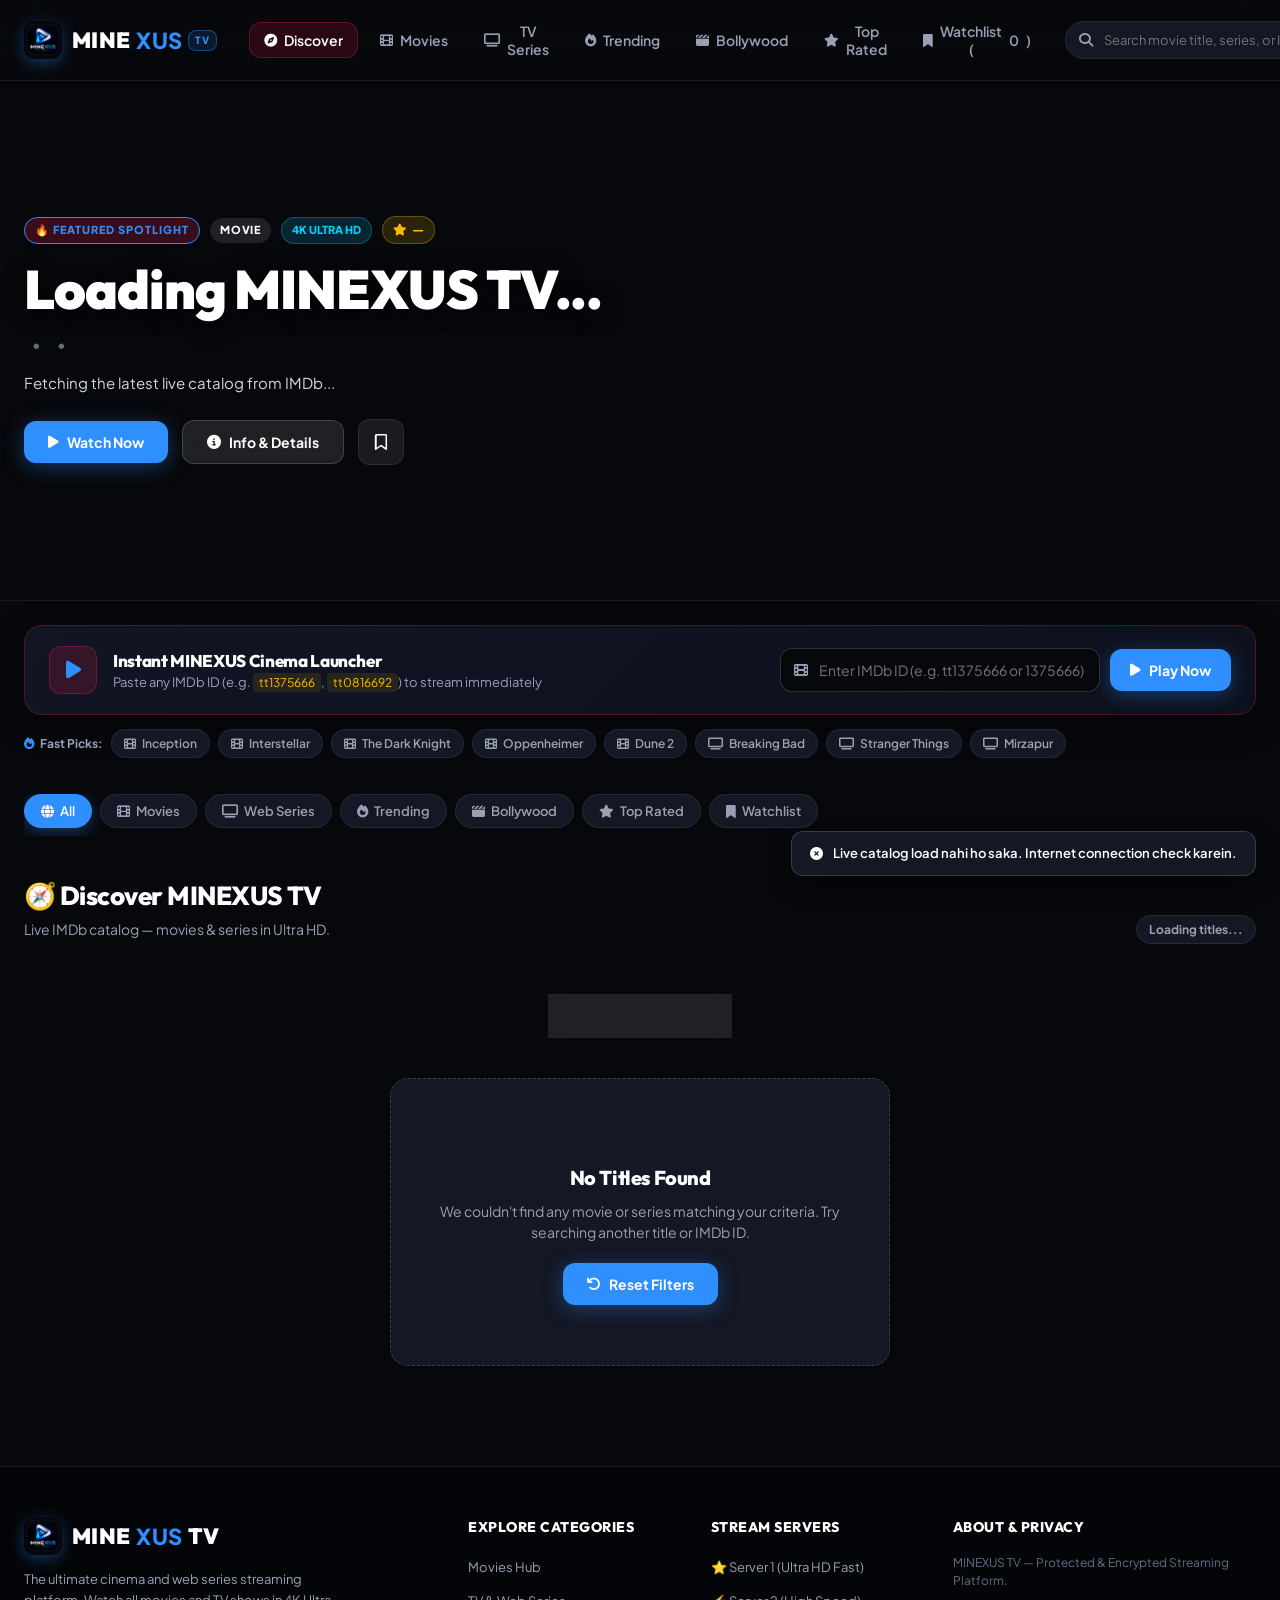
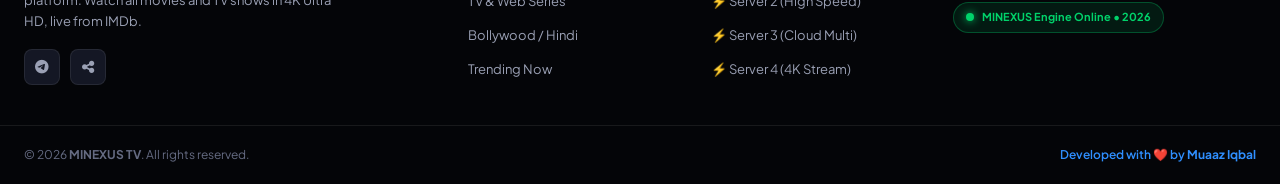
==== index.html @ 30e6aa85 "Auto unzip" ====
<!DOCTYPE html>
<html lang="en">
<head>
  <meta charset="UTF-8">
  <meta name="viewport" content="width=device-width, initial-scale=1.0">
  <title>MINEXUS TV — Watch Movies & TV Series Online in 4K Ultra HD</title>
  <meta name="description" content="MINEXUS TV — Stream thousands of movies and TV series live in 4K Ultra HD. Free account, watchlist, history, and instant IMDb-powered search.">
  <meta name="keywords" content="MINEXUS TV, MINEXUS, watch movies online, watch series online, free streaming, IMDb streaming, 4K movies">
  <meta name="author" content="Muaaz Iqbal">
  <meta name="robots" content="index, follow">
  <link rel="canonical" href="https://minexustv.vercel.app/">

  <!-- Open Graph / Social Preview -->
  <meta property="og:type" content="website">
  <meta property="og:site_name" content="MINEXUS TV">
  <meta property="og:title" content="MINEXUS TV — Watch Movies & TV Series Online in 4K">
  <meta property="og:description" content="Stream thousands of movies and TV series live in 4K Ultra HD on MINEXUS TV.">
  <meta property="og:image" content="/icons/banner.png">
  <meta property="og:url" content="https://minexustv.vercel.app/">
  <meta name="twitter:card" content="summary_large_image">

  <!-- PWA -->
  <link rel="manifest" href="/manifest.json">
  <meta name="theme-color" content="#05070d">
  <link rel="apple-touch-icon" href="/icons/icon-512.png">
  <link rel="icon" type="image/png" href="/icons/icon-512.png">

  <!-- Google Fonts -->
  <link rel="preconnect" href="https://fonts.googleapis.com">
  <link rel="preconnect" href="https://fonts.gstatic.com" crossorigin>
  <link href="https://fonts.googleapis.com/css2?family=Outfit:wght@400;500;600;700;800;900&family=Plus+Jakarta+Sans:wght@400;500;600;700;800&display=swap" rel="stylesheet">

  <!-- FontAwesome 6 Icons -->
  <link rel="stylesheet" href="https://cdnjs.cloudflare.com/ajax/libs/font-awesome/6.5.1/css/all.min.css">

  <!-- Main Stylesheet -->
  <link rel="stylesheet" href="/css/style.css">

  <!-- Firebase SDKs (compat, no bundler needed) -->
  <script src="https://www.gstatic.com/firebasejs/10.12.2/firebase-app-compat.js"></script>
  <script src="https://www.gstatic.com/firebasejs/10.12.2/firebase-auth-compat.js"></script>
  <script src="https://www.gstatic.com/firebasejs/10.12.2/firebase-database-compat.js"></script>
  <script src="https://www.gstatic.com/firebasejs/10.12.2/firebase-analytics-compat.js"></script>
</head>
<body oncontextmenu="return false;">

  <!-- ================= NAVBAR ================= -->
  <header class="navbar" id="navbar">
    <div class="nav-container">
      <div class="nav-left">
        <a href="/" class="logo" id="logoBtn">
          <div class="logo-badge">
            <img src="/icons/icon-512.png" alt="MINEXUS TV" class="logo-icon-img">
          </div>
          <div class="logo-text">
            MINE<span>XUS</span>
            <span class="logo-tag">TV</span>
          </div>
        </a>

        <nav class="nav-links">
          <button class="nav-link active" data-category="all" id="navAll">
            <i class="fas fa-compass"></i> Discover
          </button>
          <button class="nav-link" data-category="movies" id="navMovies">
            <i class="fas fa-film"></i> Movies
          </button>
          <button class="nav-link" data-category="series" id="navSeries">
            <i class="fas fa-tv"></i> TV Series
          </button>
          <button class="nav-link" data-category="trending" id="navTrending">
            <i class="fas fa-fire"></i> Trending
          </button>
          <button class="nav-link" data-category="bollywood" id="navBollywood">
            <i class="fas fa-clapperboard"></i> Bollywood
          </button>
          <button class="nav-link" data-category="top" id="navTop">
            <i class="fas fa-star"></i> Top Rated
          </button>
          <button class="nav-link" data-category="watchlist" id="navWatchlist">
            <i class="fas fa-bookmark"></i> Watchlist (<span id="watchlistCount">0</span>)
          </button>
        </nav>
      </div>

      <div class="nav-right">
        <div class="search-box-wrap">
          <i class="fas fa-search search-icon"></i>
          <input
            type="text"
            id="searchInput"
            placeholder="Search movie title, series, or IMDb ID..."
            autocomplete="off"
            spellcheck="false"
          >
          <button id="searchClearBtn" class="search-clear-btn" style="display:none;">
            <i class="fas fa-times"></i>
          </button>
          <div class="search-dropdown" id="searchDropdown"></div>
        </div>

        <button class="direct-id-btn" id="directPlayNavBtn" title="Direct IMDb Stream">
          <i class="fas fa-bolt"></i>
          <span>Direct Play</span>
        </button>

        <!-- Install App Button (shown only when installable) -->
        <button class="install-btn" id="installBannerBtn" title="Install MINEXUS TV App" style="display:none;">
          <i class="fas fa-download"></i>
          <span>Install</span>
        </button>

        <!-- Logged-out: Login button -->
        <button class="btn btn-primary btn-nav-login" id="navLoginBtn">
          <i class="fas fa-user"></i> Login
        </button>

        <!-- Logged-in: Avatar + Menu -->
        <div class="nav-user-area" id="navUserArea" style="display:none;">
          <button class="user-avatar-btn" id="userAvatarBtn"></button>
          <div class="user-menu" id="userMenu">
            <div class="user-menu-header">
              <strong id="userMenuName">User</strong>
              <span id="userMenuEmail">email@example.com</span>
            </div>
            <div class="user-menu-stat">
              <i class="fas fa-clapperboard"></i> Titles Watched: <strong id="userMenuWatchCount">0</strong>
            </div>
            <button class="user-menu-item" id="navHistoryBtn"><i class="fas fa-history"></i> Watch History</button>
            <button class="user-menu-item logout" id="logoutBtn"><i class="fas fa-sign-out-alt"></i> Logout</button>
          </div>
        </div>

        <button class="mobile-menu-btn" id="mobileMenuBtn" aria-label="Toggle Navigation">
          <i class="fas fa-bars"></i>
        </button>
      </div>
    </div>

    <div class="mobile-nav" id="mobileNav">
      <button class="mobile-nav-link active" data-category="all"><i class="fas fa-compass"></i> Discover All</button>
      <button class="mobile-nav-link" data-category="movies"><i class="fas fa-film"></i> Movies</button>
      <button class="mobile-nav-link" data-category="series"><i class="fas fa-tv"></i> TV Series & Shows</button>
      <button class="mobile-nav-link" data-category="trending"><i class="fas fa-fire"></i> Trending Now</button>
      <button class="mobile-nav-link" data-category="bollywood"><i class="fas fa-clapperboard"></i> Bollywood / Hindi</button>
      <button class="mobile-nav-link" data-category="top"><i class="fas fa-star"></i> Top Rated IMDb</button>
      <button class="mobile-nav-link" data-category="watchlist"><i class="fas fa-bookmark"></i> My Watchlist</button>
    </div>
  </header>

  <!-- ================= HERO SPOTLIGHT BANNER ================= -->
  <section class="hero-section" id="heroSection">
    <div class="hero-backdrop-container">
      <div class="hero-backdrop" id="heroBackdrop"></div>
      <div class="hero-gradient-overlay"></div>
    </div>

    <div class="hero-content">
      <div class="hero-badge-row">
        <span class="hero-pill-badge" id="heroPill">🔥 FEATURED SPOTLIGHT</span>
        <span class="hero-type-badge" id="heroTypeBadge">MOVIE</span>
        <span class="hero-quality-badge">4K ULTRA HD</span>
        <span class="hero-imdb-badge" id="heroImdbRating">
          <i class="fas fa-star"></i> <span id="heroRatingVal">—</span>
        </span>
      </div>

      <h1 class="hero-title" id="heroTitle">Loading MINEXUS TV...</h1>

      <div class="hero-meta-row" id="heroMeta">
        <span id="heroYear"></span>
        <span class="meta-dot">•</span>
        <span id="heroRuntime"></span>
        <span class="meta-dot">•</span>
        <span id="heroGenres"></span>
      </div>

      <p class="hero-synopsis" id="heroSynopsis">
        Fetching the latest live catalog from IMDb...
      </p>

      <div class="hero-actions">
        <button class="btn btn-primary" id="heroPlayBtn">
          <i class="fas fa-play"></i> Watch Now
        </button>
        <button class="btn btn-secondary" id="heroInfoBtn">
          <i class="fas fa-info-circle"></i> Info & Details
        </button>
        <button class="btn btn-icon" id="heroWatchlistBtn" title="Add to Watchlist">
          <i class="far fa-bookmark"></i>
        </button>
      </div>
    </div>

    <div class="hero-indicators" id="heroIndicators"></div>
  </section>

  <!-- ================= DIRECT PLAY & QUICK LAUNCH BAR ================= -->
  <section class="direct-launcher-section">
    <div class="section-container">
      <div class="direct-launcher-card">
        <div class="launcher-left">
          <div class="launcher-icon">
            <i class="fas fa-play"></i>
          </div>
          <div class="launcher-text">
            <h3>Instant MINEXUS Cinema Launcher</h3>
            <p>Paste any IMDb ID (e.g. <code>tt1375666</code>, <code>tt0816692</code>) to stream immediately</p>
          </div>
        </div>

        <form class="launcher-form" id="directPlayForm">
          <div class="launcher-input-box">
            <i class="fas fa-film"></i>
            <input
              type="text"
              id="directImdbInput"
              placeholder="Enter IMDb ID (e.g. tt1375666 or 1375666)..."
              required
            >
          </div>
          <button type="submit" class="btn btn-primary btn-launcher">
            <i class="fas fa-play"></i> Play Now
          </button>
        </form>
      </div>

      <div class="preset-chips-row">
        <span class="preset-label"><i class="fas fa-fire"></i> Fast Picks:</span>
        <button class="chip-btn" data-imdb="tt1375666"><i class="fas fa-film"></i> Inception</button>
        <button class="chip-btn" data-imdb="tt0816692"><i class="fas fa-film"></i> Interstellar</button>
        <button class="chip-btn" data-imdb="tt0468569"><i class="fas fa-film"></i> The Dark Knight</button>
        <button class="chip-btn" data-imdb="tt15398776"><i class="fas fa-film"></i> Oppenheimer</button>
        <button class="chip-btn" data-imdb="tt15239678"><i class="fas fa-film"></i> Dune 2</button>
        <button class="chip-btn" data-imdb="tt0903747"><i class="fas fa-tv"></i> Breaking Bad</button>
        <button class="chip-btn" data-imdb="tt4574334"><i class="fas fa-tv"></i> Stranger Things</button>
        <button class="chip-btn" data-imdb="tt6473300"><i class="fas fa-tv"></i> Mirzapur</button>
      </div>
    </div>
  </section>

  <!-- ================= CATEGORY FILTER TABS ================= -->
  <section class="filters-section">
    <div class="section-container">
      <div class="filter-pills-wrap" id="filterPillsWrap">
        <button class="filter-pill active" data-filter="all"><i class="fas fa-globe"></i> All</button>
        <button class="filter-pill" data-filter="movies"><i class="fas fa-film"></i> Movies</button>
        <button class="filter-pill" data-filter="series"><i class="fas fa-tv"></i> Web Series</button>
        <button class="filter-pill" data-filter="trending"><i class="fas fa-fire"></i> Trending</button>
        <button class="filter-pill" data-filter="bollywood"><i class="fas fa-clapperboard"></i> Bollywood</button>
        <button class="filter-pill" data-filter="top"><i class="fas fa-star"></i> Top Rated</button>
        <button class="filter-pill" data-filter="watchlist"><i class="fas fa-bookmark"></i> Watchlist</button>
      </div>
    </div>
  </section>

  <!-- ================= PERSONALIZED "RECOMMENDED FOR YOU" ================= -->
  <section class="personalized-section" id="personalizedSection" style="display:none;">
    <div class="section-container">
      <div class="section-header">
        <div>
          <h2 class="section-heading"><i class="fas fa-wand-magic-sparkles"></i> Recommended For You</h2>
          <p class="section-subheading" id="personalizedSubtext">Based on what you've been watching</p>
        </div>
      </div>
      <div class="movie-grid personalized-grid" id="personalizedRow"></div>
    </div>
  </section>

  <!-- ================= MAIN CONTENT & CATALOG ================= -->
  <main class="main-content">
    <div class="section-container">

      <div class="section-header">
        <div>
          <h2 class="section-heading" id="sectionHeading">🧭 Discover MINEXUS TV</h2>
          <p class="section-subheading" id="sectionSubtext">Live IMDb catalog — movies & series in Ultra HD.</p>
        </div>
        <div class="catalog-controls">
          <span class="movie-count-badge" id="movieCountBadge">Loading titles...</span>
        </div>
      </div>

      <div class="movie-grid" id="movieGrid"></div>

      <div class="catalog-loader" id="catalogLoader" style="display:none;">
        <div class="spinner"></div><span>Loading live titles from IMDb...</span>
      </div>

      <div class="load-more-wrap">
        <button class="btn btn-secondary" id="loadMoreBtn"><i class="fas fa-plus"></i> Load More Titles</button>
      </div>

      <div class="empty-state" id="emptyState" style="display:none;">
        <i class="fas fa-film-slash empty-icon"></i>
        <h3>No Titles Found</h3>
        <p>We couldn't find any movie or series matching your criteria. Try searching another title or IMDb ID.</p>
        <button class="btn btn-primary" id="resetFiltersBtn"><i class="fas fa-undo"></i> Reset Filters</button>
      </div>

    </div>
  </main>

  <!-- ================= CINEMA VIDEO PLAYER MODAL ================= -->
  <div class="player-modal" id="playerModal" role="dialog" aria-modal="true">
    <div class="player-modal-backdrop" id="playerModalBackdrop"></div>

    <div class="player-modal-container">
      <div class="player-modal-header">
        <div class="player-title-info">
          <span class="player-live-badge"><i class="fas fa-circle"></i> MINEXUS PRO STREAM</span>
          <h2 class="player-movie-title" id="playerMovieTitle">Movie Title</h2>
        </div>

        <div class="player-modal-actions">
          <button class="player-action-btn" id="theaterModeBtn" title="Toggle Theater Mode">
            <i class="fas fa-expand-arrows-alt"></i>
          </button>
          <button class="player-action-btn" id="shareMovieBtn" title="Share Stream Link">
            <i class="fas fa-share-alt"></i>
          </button>
          <button class="player-action-btn" id="playerWatchlistToggle" title="Save to Watchlist">
            <i class="far fa-bookmark"></i>
          </button>
          <button class="player-close-btn" id="closePlayerBtn" title="Close Player (Esc)">
            <i class="fas fa-times"></i>
          </button>
        </div>
      </div>

      <div class="player-server-selector">
        <div class="server-label"><i class="fas fa-server"></i> MINEXUS Cinema Server:</div>
        <div class="server-buttons-wrap" id="serverButtonsWrap">
          <button class="server-btn active" data-server="server1"><i class="fas fa-star"></i> Server 1 (Ultra HD Fast)</button>
          <button class="server-btn" data-server="server2"><i class="fas fa-bolt"></i> Server 2 (High Speed)</button>
          <button class="server-btn" data-server="server3"><i class="fas fa-play"></i> Server 3 (Cloud Multi)</button>
          <button class="server-btn" data-server="server4"><i class="fas fa-shield-halved"></i> Server 4 (4K Stream)</button>
          <button class="server-btn" data-server="server5"><i class="fas fa-globe"></i> Server 5 (Backup Engine)</button>
        </div>
      </div>

      <div class="video-frame-container" id="videoFrameContainer">
        <div class="video-loader" id="videoLoader">
          <div class="spinner"></div>
          <span>Connecting to MINEXUS Ultra Stream...</span>
        </div>
        <iframe
          id="cinemaIframe"
          src=""
          title="MINEXUS TV Cinema Player"
          allowfullscreen
          allow="autoplay; fullscreen; picture-in-picture; encrypted-media; clipboard-write; display-capture"
          sandbox="allow-same-origin allow-scripts allow-forms allow-presentation allow-orientation-lock allow-popups allow-popups-to-escape-sandbox"
        ></iframe>
      </div>

      <div class="series-controls-section" id="seriesControlsSection" style="display:none;">
        <div class="series-controls-header">
          <div class="season-select-wrap">
            <label for="seasonSelect"><i class="fas fa-list-ol"></i> Season:</label>
            <select id="seasonSelect" class="season-dropdown"></select>
          </div>
          <div class="episode-nav-btns">
            <button class="btn btn-sm btn-secondary" id="prevEpisodeBtn"><i class="fas fa-backward-step"></i> Prev Ep</button>
            <span class="current-ep-pill" id="currentEpPill">S1: E1</span>
            <button class="btn btn-sm btn-primary" id="nextEpisodeBtn">Next Ep <i class="fas fa-forward-step"></i></button>
          </div>
        </div>

        <div class="episodes-grid-wrap">
          <div class="episodes-title"><i class="fas fa-tv"></i> Select Episode:</div>
          <div class="episodes-grid" id="episodesGrid"></div>
        </div>
      </div>

      <div class="player-server-bar">
        <div class="server-status">
          <i class="fas fa-check-circle"></i>
          <span id="activeServerStatus">Active: MINEXUS Server 1</span>
        </div>
        <div class="player-tips">
          <i class="fas fa-circle-play"></i> Click play inside the video player to start streaming.
        </div>
      </div>

      <div class="player-meta-section" id="playerMetaSection">
        <div class="player-details-grid">
          <div class="player-poster-wrap">
            <img src="" alt="" id="playerPosterImg" class="player-poster-img">
          </div>
          <div class="player-info-details">
            <div class="player-tags-row" id="playerTagsRow"></div>
            <p class="player-description" id="playerDescription"></p>
            <div class="player-specs-grid" id="playerSpecsGrid"></div>
          </div>
        </div>

        <div class="player-recommendations">
          <h3><i class="fas fa-sparkles"></i> More Like This</h3>
          <div class="recommendations-row" id="recommendationsRow"></div>
        </div>
      </div>

    </div>
  </div>

  <!-- ================= PREVIEW / INFO MODAL ================= -->
  <div class="info-modal" id="infoModal">
    <div class="info-modal-backdrop" id="infoModalBackdrop"></div>
    <div class="info-modal-card">
      <button class="info-modal-close" id="infoModalClose"><i class="fas fa-times"></i></button>

      <div class="info-modal-banner">
        <img src="" id="infoBannerImg" alt="Backdrop">
        <div class="info-banner-overlay"></div>
        <div class="info-banner-content">
          <span class="info-imdb-pill" id="infoRatingPill"><i class="fas fa-star"></i> —</span>
          <span class="hero-type-badge" id="infoTypeBadge">MOVIE</span>
          <h2 id="infoTitle">Title</h2>
          <div class="info-meta" id="infoMetaRow"></div>
        </div>
      </div>

      <div class="info-modal-body">
        <p class="info-plot" id="infoPlot">Plot summary...</p>
        <div class="info-details-table" id="infoDetailsTable"></div>

        <div class="info-actions">
          <button class="btn btn-primary btn-lg" id="infoPlayNowBtn"><i class="fas fa-play"></i> Watch Now</button>
          <button class="btn btn-secondary" id="infoWatchlistBtn"><i class="far fa-bookmark"></i> Watchlist</button>
        </div>
      </div>
    </div>
  </div>

  <!-- ================= AUTH MODAL (Netflix-style Login/Signup) ================= -->
  <div class="auth-modal" id="authModal">
    <div class="auth-modal-backdrop" id="authModalBackdrop"></div>
    <div class="auth-modal-card">
      <button class="auth-modal-close" id="authModalClose"><i class="fas fa-times"></i></button>

      <div class="auth-modal-brand">
        <img src="/icons/icon-512.png" alt="MINEXUS TV">
        <h2>MINEXUS <span>TV</span></h2>
      </div>

      <p class="auth-gate-note" id="authGateNote" style="display:none;"></p>

      <div class="auth-tabs">
        <button class="auth-tab active" id="authTabLogin">Login</button>
        <button class="auth-tab" id="authTabSignup">Sign Up</button>
      </div>

      <div class="auth-error" id="authError" style="display:none;"></div>

      <!-- Login Form -->
      <form class="auth-form" id="loginForm" style="display:flex;">
        <label>Email
          <input type="email" id="loginEmail" placeholder="you@example.com" required autocomplete="email">
        </label>
        <label>Password
          <input type="password" id="loginPassword" placeholder="••••••••" required autocomplete="current-password">
        </label>
        <a href="#" class="forgot-link" id="forgotPasswordLink">Forgot Password?</a>
        <button type="submit" class="btn btn-primary btn-auth-submit" id="loginSubmitBtn">
          <i class="fas fa-right-to-bracket"></i> Login
        </button>
        <div class="auth-divider"><span>or</span></div>
        <button type="button" class="btn btn-google" id="googleSignInBtn">
          <i class="fab fa-google"></i> Continue with Google
        </button>
      </form>

      <!-- Signup Form -->
      <form class="auth-form" id="signupForm" style="display:none;">
        <label>Full Name
          <input type="text" id="signupName" placeholder="Your Name" required autocomplete="name">
        </label>
        <label>Email
          <input type="email" id="signupEmail" placeholder="you@example.com" required autocomplete="email">
        </label>
        <label>Password
          <input type="password" id="signupPassword" placeholder="At least 6 characters" required autocomplete="new-password">
        </label>
        <button type="submit" class="btn btn-primary btn-auth-submit" id="signupSubmitBtn">
          <i class="fas fa-user-plus"></i> Create Account
        </button>
        <div class="auth-divider"><span>or</span></div>
        <button type="button" class="btn btn-google" id="googleSignUpBtn">
          <i class="fab fa-google"></i> Sign Up with Google
        </button>
      </form>
    </div>
  </div>

  <!-- ================= TOAST NOTIFICATION CONTAINER ================= -->
  <div class="toast-container" id="toastContainer"></div>

  <!-- ================= FOOTER ================= -->
  <footer class="site-footer">
    <div class="section-container footer-grid">
      <div class="footer-col brand-col">
        <div class="logo">
          <div class="logo-badge"><img src="/icons/icon-512.png" alt="MINEXUS TV" class="logo-icon-img"></div>
          <div class="logo-text">MINE<span>XUS</span> TV</div>
        </div>
        <p class="footer-desc">
          The ultimate cinema and web series streaming platform. Watch all movies and TV shows in 4K Ultra HD, live from IMDb.
        </p>
        <div class="footer-socials">
          <a href="https://t.me/minexustv" target="_blank" rel="noopener" class="social-link" title="Telegram">
            <i class="fab fa-telegram"></i>
          </a>
          <a href="#" class="social-link" title="Share MINEXUS TV" id="footerShareBtn">
            <i class="fas fa-share-nodes"></i>
          </a>
        </div>
      </div>

      <div class="footer-col">
        <h4>Explore Categories</h4>
        <ul>
          <li><a href="#" data-filter="movies">Movies Hub</a></li>
          <li><a href="#" data-filter="series">TV & Web Series</a></li>
          <li><a href="#" data-filter="bollywood">Bollywood / Hindi</a></li>
          <li><a href="#" data-filter="trending">Trending Now</a></li>
        </ul>
      </div>

      <div class="footer-col">
        <h4>Stream Servers</h4>
        <ul>
          <li><span>⭐ Server 1 (Ultra HD Fast)</span></li>
          <li><span>⚡ Server 2 (High Speed)</span></li>
          <li><span>⚡ Server 3 (Cloud Multi)</span></li>
          <li><span>⚡ Server 4 (4K Stream)</span></li>
        </ul>
      </div>

      <div class="footer-col">
        <h4>About & Privacy</h4>
        <p class="footer-disclaimer">MINEXUS TV — Protected & Encrypted Streaming Platform.</p>
        <div class="footer-status-pill"><span class="status-dot"></span> MINEXUS Engine Online • 2026</div>
      </div>
    </div>

    <div class="footer-bottom">
      <div class="section-container footer-bottom-flex">
        <span>© 2026 <strong>MINEXUS TV</strong>. All rights reserved.</span>
        <span class="developer-credit">Developed with ❤️ by <strong>Muaaz Iqbal</strong></span>
      </div>
    </div>
  </footer>

  <!-- Firebase + App Modules -->
  <script src="/js/firebase-init.js"></script>
  <script src="/js/db.js"></script>
  <script src="/js/cinemeta-api.js"></script>
  <script src="/js/app.js"></script>
  <script>
    // Login button opens the auth modal directly
    document.getElementById('navLoginBtn').addEventListener('click', function () {
      document.getElementById('authModal').classList.add('active');
      document.body.style.overflow = 'hidden';
      document.getElementById('authGateNote').style.display = 'none';
    });
    // Toggle login/signup button visibility based on auth state
    firebase.auth().onAuthStateChanged(function (user) {
      document.getElementById('navLoginBtn').style.display = user ? 'none' : 'flex';
    });
  </script>
</body>
</html>
---- css/style.css ----
/* ==========================================================================
   MINEXUS TV — CINEMATIC DARK DESIGN SYSTEM (OFFICIAL)
   ========================================================================== */

:root {
  /* Core Colors */
  --bg-primary: #07080c;
  --bg-secondary: #0e111a;
  --bg-card: #141724;
  --bg-card-hover: #1b2032;
  --bg-glass: rgba(14, 17, 26, 0.78);
  --bg-glass-heavy: rgba(7, 8, 12, 0.88);

  /* Brand Accents */
  --accent-primary: #2f8fff;
  --accent-primary-glow: rgba(47, 143, 255, 0.35);
  --accent-gold: #ffb800;
  --accent-cyan: #00d2ff;
  --accent-blue: #3a86ff;

  /* Typography */
  --text-main: #ffffff;
  --text-muted: #9aa0b4;
  --text-dim: #656b82;

  /* Borders & Shadows */
  --border-subtle: rgba(255, 255, 255, 0.08);
  --border-bright: rgba(255, 255, 255, 0.16);
  --border-accent: rgba(255, 32, 78, 0.5);

  --shadow-card: 0 10px 25px -5px rgba(0, 0, 0, 0.6);
  --shadow-hover: 0 20px 35px -5px rgba(255, 32, 78, 0.25);
  --shadow-modal: 0 25px 50px -12px rgba(0, 0, 0, 0.85);

  /* Radii */
  --radius-sm: 8px;
  --radius-md: 12px;
  --radius-lg: 18px;
  --radius-full: 9999px;

  /* Transitions */
  --transition-fast: 0.2s cubic-bezier(0.4, 0, 0.2, 1);
  --transition-smooth: 0.35s cubic-bezier(0.16, 1, 0.3, 1);
}

/* Reset & Base Settings */
* {
  margin: 0;
  padding: 0;
  box-sizing: border-box;
  font-family: 'Plus Jakarta Sans', -apple-system, BlinkMacSystemFont, 'Segoe UI', Roboto, sans-serif;
  -webkit-font-smoothing: antialiased;
}

body {
  background-color: var(--bg-primary);
  color: var(--text-main);
  min-height: 100vh;
  overflow-x: hidden;
  line-height: 1.5;
  user-select: none;
  -webkit-user-select: none;
}

h1, h2, h3, h4, .logo-text, .section-heading {
  font-family: 'Outfit', sans-serif;
  letter-spacing: -0.02em;
}

a {
  color: inherit;
  text-decoration: none;
}

button, input, select {
  font-family: inherit;
  border: none;
  outline: none;
  background: none;
}

button {
  cursor: pointer;
  user-select: none;
}

.section-container {
  max-width: 1400px;
  margin: 0 auto;
  padding: 0 24px;
}

/* Custom Scrollbar */
::-webkit-scrollbar {
  width: 8px;
  height: 8px;
}
::-webkit-scrollbar-track {
  background: var(--bg-primary);
}
::-webkit-scrollbar-thumb {
  background: #23283b;
  border-radius: var(--radius-full);
}
::-webkit-scrollbar-thumb:hover {
  background: var(--accent-primary);
}

/* ==========================================================================
   NAVBAR
   ========================================================================== */
.navbar {
  position: sticky;
  top: 0;
  z-index: 1000;
  background: var(--bg-glass-heavy);
  backdrop-filter: blur(20px);
  -webkit-backdrop-filter: blur(20px);
  border-bottom: 1px solid var(--border-subtle);
  transition: var(--transition-fast);
}

.nav-container {
  max-width: 1440px;
  margin: 0 auto;
  padding: 14px 24px;
  display: flex;
  align-items: center;
  justify-content: space-between;
  gap: 20px;
}

.nav-left {
  display: flex;
  align-items: center;
  gap: 32px;
}

.logo {
  display: flex;
  align-items: center;
  gap: 10px;
  text-decoration: none;
}

.logo-badge {
  width: 38px;
  height: 38px;
  border-radius: 10px;
  background: #05070d;
  display: flex;
  align-items: center;
  justify-content: center;
  overflow: hidden;
  box-shadow: 0 4px 15px var(--accent-primary-glow);
}

.logo-icon-img {
  width: 100%;
  height: 100%;
  object-fit: cover;
}

.logo-text {
  font-size: 22px;
  font-weight: 900;
  color: #fff;
  letter-spacing: 0.3px;
  display: flex;
  align-items: center;
  gap: 6px;
}

.logo-text span {
  color: var(--accent-primary);
}

.logo-tag {
  font-size: 10px;
  font-weight: 800;
  letter-spacing: 1px;
  padding: 2px 6px;
  background: rgba(47, 143, 255, 0.15);
  border: 1px solid rgba(47, 143, 255, 0.4);
  color: var(--accent-primary);
  border-radius: var(--radius-sm);
}

.nav-links {
  display: flex;
  align-items: center;
  gap: 8px;
}

.nav-link {
  display: flex;
  align-items: center;
  gap: 7px;
  padding: 8px 14px;
  color: var(--text-muted);
  font-size: 14px;
  font-weight: 600;
  border-radius: var(--radius-md);
  transition: var(--transition-fast);
}

.nav-link i {
  font-size: 13px;
}

.nav-link:hover {
  color: #fff;
  background: rgba(255, 255, 255, 0.05);
}

.nav-link.active {
  color: #fff;
  background: rgba(255, 32, 78, 0.15);
  border: 1px solid rgba(255, 32, 78, 0.3);
}

.nav-right {
  display: flex;
  align-items: center;
  gap: 12px;
}

/* Search Box */
.search-box-wrap {
  position: relative;
  width: 280px;
}

.search-box-wrap input {
  width: 100%;
  padding: 10px 38px 10px 38px;
  background: var(--bg-card);
  border: 1px solid var(--border-subtle);
  border-radius: var(--radius-full);
  color: #fff;
  font-size: 13px;
  transition: var(--transition-fast);
}

.search-box-wrap input:focus {
  border-color: var(--accent-primary);
  background: #181c2c;
  box-shadow: 0 0 0 3px rgba(255, 32, 78, 0.2);
}

.search-icon {
  position: absolute;
  left: 14px;
  top: 50%;
  transform: translateY(-50%);
  color: var(--text-muted);
  font-size: 14px;
  pointer-events: none;
}

.search-clear-btn {
  position: absolute;
  right: 12px;
  top: 50%;
  transform: translateY(-50%);
  color: var(--text-muted);
  font-size: 12px;
  padding: 4px;
  border-radius: 50%;
  display: flex;
  align-items: center;
  justify-content: center;
}

.search-clear-btn:hover {
  color: #fff;
}

/* Search Dropdown */
.search-dropdown {
  position: absolute;
  top: calc(100% + 8px);
  left: 0;
  width: 360px;
  background: var(--bg-card);
  border: 1px solid var(--border-bright);
  border-radius: var(--radius-md);
  box-shadow: var(--shadow-modal);
  overflow: hidden;
  display: none;
  z-index: 1100;
}

.search-dropdown-item {
  display: flex;
  align-items: center;
  gap: 12px;
  padding: 10px 14px;
  cursor: pointer;
  border-bottom: 1px solid var(--border-subtle);
  transition: var(--transition-fast);
}

.search-dropdown-item:hover {
  background: rgba(255, 32, 78, 0.12);
}

.search-dropdown-item img {
  width: 36px;
  height: 50px;
  object-fit: cover;
  border-radius: 4px;
}

.search-item-info {
  display: flex;
  flex-direction: column;
}

.search-item-title {
  font-size: 13px;
  font-weight: 700;
  color: #fff;
}

.search-item-meta {
  font-size: 11px;
  color: var(--text-muted);
}

.search-item-meta i {
  color: var(--accent-gold);
}

.direct-imdb-hint {
  color: var(--accent-cyan);
  font-size: 12px;
}

.direct-imdb-hint i {
  font-size: 20px;
}

/* Quick Direct Button */
.direct-id-btn {
  display: flex;
  align-items: center;
  gap: 7px;
  padding: 9px 15px;
  background: linear-gradient(135deg, rgba(255, 32, 78, 0.2), rgba(255, 32, 78, 0.05));
  border: 1px solid rgba(255, 32, 78, 0.4);
  color: #fff;
  font-size: 13px;
  font-weight: 700;
  border-radius: var(--radius-full);
  transition: var(--transition-fast);
}

.direct-id-btn i {
  color: var(--accent-primary);
}

.direct-id-btn:hover {
  background: var(--accent-primary);
  box-shadow: 0 4px 15px var(--accent-primary-glow);
}

.direct-id-btn:hover i {
  color: #fff;
}

.mobile-menu-btn {
  display: none;
  font-size: 20px;
  color: #fff;
  padding: 8px;
}

.mobile-nav {
  display: none;
  flex-direction: column;
  padding: 12px 24px;
  background: var(--bg-card);
  border-top: 1px solid var(--border-subtle);
  gap: 6px;
}

.mobile-nav.active {
  display: flex;
}

.mobile-nav-link {
  display: flex;
  align-items: center;
  gap: 10px;
  padding: 10px 14px;
  color: var(--text-muted);
  font-size: 14px;
  font-weight: 600;
  border-radius: var(--radius-sm);
}

.mobile-nav-link.active, .mobile-nav-link:hover {
  color: #fff;
  background: rgba(255, 32, 78, 0.15);
}

/* ==========================================================================
   HERO SPOTLIGHT SECTION
   ========================================================================== */
.hero-section {
  position: relative;
  min-height: 520px;
  display: flex;
  align-items: center;
  padding: 60px 0;
  overflow: hidden;
  border-bottom: 1px solid var(--border-subtle);
}

.hero-section.fade-transition .hero-content,
.hero-section.fade-transition .hero-backdrop {
  animation: heroFade 0.4s ease;
}

@keyframes heroFade {
  from { opacity: 0.35; }
  to { opacity: 1; }
}

.hero-backdrop-container {
  position: absolute;
  top: 0;
  left: 0;
  width: 100%;
  height: 100%;
  z-index: 1;
}

.hero-backdrop {
  width: 100%;
  height: 100%;
  background-size: cover;
  background-position: center top;
  filter: brightness(0.4) saturate(1.2);
  transform: scale(1.03);
  transition: background-image 0.5s ease-in-out;
}

.hero-gradient-overlay {
  position: absolute;
  inset: 0;
  background: linear-gradient(
    90deg,
    var(--bg-primary) 0%,
    rgba(7, 8, 12, 0.88) 45%,
    rgba(7, 8, 12, 0.3) 100%
  ),
  linear-gradient(
    0deg,
    var(--bg-primary) 0%,
    transparent 60%
  );
}

.hero-content {
  position: relative;
  z-index: 2;
  max-width: 780px;
  margin-left: max(24px, calc((100vw - 1400px) / 2 + 24px));
  padding-right: 24px;
}

.hero-badge-row {
  display: flex;
  align-items: center;
  flex-wrap: wrap;
  gap: 10px;
  margin-bottom: 16px;
}

.hero-pill-badge {
  font-size: 11px;
  font-weight: 800;
  letter-spacing: 1px;
  padding: 4px 10px;
  background: rgba(255, 32, 78, 0.2);
  border: 1px solid var(--accent-primary);
  color: var(--accent-primary);
  border-radius: var(--radius-full);
}

.hero-type-badge {
  font-size: 11px;
  font-weight: 800;
  letter-spacing: 0.8px;
  padding: 4px 10px;
  background: rgba(255, 255, 255, 0.1);
  color: #fff;
  border-radius: var(--radius-full);
}

.hero-quality-badge {
  font-size: 11px;
  font-weight: 800;
  padding: 4px 10px;
  background: rgba(0, 210, 255, 0.15);
  color: var(--accent-cyan);
  border: 1px solid rgba(0, 210, 255, 0.3);
  border-radius: var(--radius-full);
}

.hero-imdb-badge {
  display: flex;
  align-items: center;
  gap: 5px;
  font-size: 12px;
  font-weight: 800;
  padding: 4px 10px;
  background: rgba(255, 184, 0, 0.15);
  color: var(--accent-gold);
  border: 1px solid rgba(255, 184, 0, 0.3);
  border-radius: var(--radius-full);
}

.hero-title {
  font-size: clamp(32px, 5vw, 54px);
  font-weight: 900;
  line-height: 1.1;
  margin-bottom: 14px;
  text-shadow: 0 4px 20px rgba(0, 0, 0, 0.8);
}

.hero-meta-row {
  display: flex;
  align-items: center;
  gap: 8px;
  font-size: 14px;
  color: var(--text-muted);
  font-weight: 600;
  margin-bottom: 16px;
}

.meta-dot {
  color: var(--text-dim);
}

.hero-synopsis {
  font-size: 15px;
  line-height: 1.6;
  color: #d1d5e5;
  margin-bottom: 24px;
  display: -webkit-box;
  -webkit-line-clamp: 3;
  -webkit-box-orient: vertical;
  overflow: hidden;
  max-width: 650px;
}

.hero-actions {
  display: flex;
  align-items: center;
  gap: 14px;
}

.btn {
  display: inline-flex;
  align-items: center;
  justify-content: center;
  gap: 8px;
  padding: 12px 24px;
  font-size: 14px;
  font-weight: 700;
  border-radius: var(--radius-md);
  transition: var(--transition-fast);
  cursor: pointer;
}

.btn-primary {
  background: var(--accent-primary);
  color: #fff;
  box-shadow: 0 4px 20px var(--accent-primary-glow);
}

.btn-primary:hover {
  background: #ff3b63;
  transform: translateY(-2px);
  box-shadow: 0 8px 25px var(--accent-primary-glow);
}

.btn-secondary {
  background: rgba(255, 255, 255, 0.1);
  color: #fff;
  border: 1px solid var(--border-bright);
  backdrop-filter: blur(10px);
}

.btn-secondary:hover {
  background: rgba(255, 255, 255, 0.18);
  transform: translateY(-2px);
}

.btn-icon {
  width: 46px;
  height: 46px;
  padding: 0;
  border-radius: var(--radius-md);
  background: rgba(255, 255, 255, 0.08);
  border: 1px solid var(--border-subtle);
  color: #fff;
  font-size: 16px;
}

.btn-icon:hover {
  background: rgba(255, 32, 78, 0.2);
  color: var(--accent-primary);
  border-color: var(--accent-primary);
}

.hero-indicators {
  position: absolute;
  right: 32px;
  bottom: 24px;
  z-index: 2;
  display: flex;
  gap: 8px;
}

.indicator-dot {
  width: 10px;
  height: 10px;
  border-radius: 50%;
  background: rgba(255, 255, 255, 0.3);
  transition: var(--transition-fast);
}

.indicator-dot.active {
  width: 28px;
  border-radius: var(--radius-full);
  background: var(--accent-primary);
}

/* ==========================================================================
   DIRECT PLAY & QUICK LAUNCHER SECTION
   ========================================================================== */
.direct-launcher-section {
  padding: 24px 0;
}

.direct-launcher-card {
  background: linear-gradient(135deg, #111524 0%, #0d101c 100%);
  border: 1px solid rgba(255, 32, 78, 0.25);
  border-radius: var(--radius-lg);
  padding: 20px 24px;
  display: flex;
  align-items: center;
  justify-content: space-between;
  gap: 20px;
  box-shadow: 0 10px 30px rgba(0, 0, 0, 0.4);
}

.launcher-left {
  display: flex;
  align-items: center;
  gap: 16px;
}

.launcher-icon {
  width: 48px;
  height: 48px;
  border-radius: var(--radius-md);
  background: rgba(255, 32, 78, 0.15);
  border: 1px solid rgba(255, 32, 78, 0.3);
  display: flex;
  align-items: center;
  justify-content: center;
  color: var(--accent-primary);
  font-size: 20px;
  flex-shrink: 0;
}

.launcher-text h3 {
  font-size: 17px;
  font-weight: 800;
  color: #fff;
}

.launcher-text p {
  font-size: 13px;
  color: var(--text-muted);
}

.launcher-text code {
  color: var(--accent-gold);
  background: rgba(255, 184, 0, 0.1);
  padding: 2px 6px;
  border-radius: 4px;
  font-size: 12px;
}

.launcher-form {
  display: flex;
  align-items: center;
  gap: 10px;
  flex-shrink: 0;
}

.launcher-input-box {
  position: relative;
  width: 320px;
}

.launcher-input-box i {
  position: absolute;
  left: 14px;
  top: 50%;
  transform: translateY(-50%);
  color: var(--text-muted);
  font-size: 14px;
}

.launcher-input-box input {
  width: 100%;
  padding: 12px 14px 12px 38px;
  background: var(--bg-primary);
  border: 1px solid var(--border-bright);
  border-radius: var(--radius-md);
  color: #fff;
  font-size: 14px;
  transition: var(--transition-fast);
}

.launcher-input-box input:focus {
  border-color: var(--accent-primary);
  box-shadow: 0 0 0 3px rgba(255, 32, 78, 0.25);
}

.btn-launcher {
  padding: 12px 20px;
  border-radius: var(--radius-md);
  white-space: nowrap;
}

/* Preset Chips Row */
.preset-chips-row {
  display: flex;
  align-items: center;
  flex-wrap: wrap;
  gap: 8px;
  margin-top: 14px;
}

.preset-label {
  font-size: 12px;
  font-weight: 700;
  color: var(--text-muted);
  display: flex;
  align-items: center;
  gap: 5px;
}

.preset-label i {
  color: var(--accent-primary);
}

.chip-btn {
  display: inline-flex;
  align-items: center;
  gap: 6px;
  padding: 6px 12px;
  background: var(--bg-card);
  border: 1px solid var(--border-subtle);
  border-radius: var(--radius-full);
  color: var(--text-muted);
  font-size: 12px;
  font-weight: 600;
  transition: var(--transition-fast);
}

.chip-btn:hover {
  color: #fff;
  border-color: var(--accent-primary);
  background: rgba(255, 32, 78, 0.12);
  transform: translateY(-1px);
}

/* ==========================================================================
   FILTER TABS
   ========================================================================== */
.filters-section {
  padding: 12px 0 20px 0;
}

.filter-pills-wrap {
  display: flex;
  align-items: center;
  gap: 8px;
  overflow-x: auto;
  padding-bottom: 8px;
  scrollbar-width: thin;
}

.filter-pill {
  display: flex;
  align-items: center;
  gap: 6px;
  padding: 8px 16px;
  background: var(--bg-card);
  border: 1px solid var(--border-subtle);
  border-radius: var(--radius-full);
  color: var(--text-muted);
  font-size: 13px;
  font-weight: 600;
  white-space: nowrap;
  transition: var(--transition-fast);
}

.filter-pill:hover {
  color: #fff;
  background: rgba(255, 255, 255, 0.06);
}

.filter-pill.active {
  background: var(--accent-primary);
  color: #fff;
  border-color: var(--accent-primary);
  box-shadow: 0 4px 15px var(--accent-primary-glow);
}

/* ==========================================================================
   MAIN CONTENT & MOVIE GRID
   ========================================================================== */
.main-content {
  padding: 20px 0 60px 0;
}

.section-header {
  display: flex;
  align-items: flex-end;
  justify-content: space-between;
  margin-bottom: 24px;
  gap: 20px;
}

.section-heading {
  font-size: 26px;
  font-weight: 800;
  color: #fff;
}

.heading-accent {
  color: var(--accent-primary);
}

.section-subheading {
  font-size: 14px;
  color: var(--text-muted);
  margin-top: 4px;
}

.movie-count-badge {
  font-size: 12px;
  font-weight: 700;
  padding: 6px 12px;
  background: var(--bg-card);
  border: 1px solid var(--border-subtle);
  border-radius: var(--radius-full);
  color: var(--text-muted);
}

/* Movie Grid */
.movie-grid {
  display: grid;
  grid-template-columns: repeat(auto-fill, minmax(180px, 1fr));
  gap: 20px;
}

.movie-card {
  position: relative;
  background: var(--bg-card);
  border: 1px solid var(--border-subtle);
  border-radius: var(--radius-md);
  overflow: hidden;
  cursor: pointer;
  transition: var(--transition-smooth);
  display: flex;
  flex-direction: column;
}

.movie-card:hover {
  transform: translateY(-6px);
  border-color: rgba(255, 32, 78, 0.4);
  box-shadow: var(--shadow-hover);
}

.card-poster-wrap {
  position: relative;
  width: 100%;
  padding-top: 145%;
  background: #111420;
  overflow: hidden;
}

.card-poster-img {
  position: absolute;
  top: 0;
  left: 0;
  width: 100%;
  height: 100%;
  object-fit: cover;
  transition: transform 0.4s ease;
}

.movie-card:hover .card-poster-img {
  transform: scale(1.06);
}

.card-rating-badge {
  position: absolute;
  top: 10px;
  left: 10px;
  display: flex;
  align-items: center;
  gap: 4px;
  padding: 3px 8px;
  background: rgba(7, 8, 12, 0.85);
  border: 1px solid rgba(255, 184, 0, 0.3);
  border-radius: var(--radius-sm);
  color: var(--accent-gold);
  font-size: 11px;
  font-weight: 800;
  backdrop-filter: blur(8px);
  z-index: 2;
}

.card-type-tag {
  position: absolute;
  top: 10px;
  right: 10px;
  font-size: 9px;
  font-weight: 800;
  letter-spacing: 0.5px;
  padding: 2px 6px;
  background: rgba(0, 0, 0, 0.75);
  border-radius: 4px;
  color: #fff;
  z-index: 2;
}

.card-type-tag.series {
  background: rgba(0, 210, 255, 0.8);
  color: #000;
}

.bookmark-card-btn {
  position: absolute;
  bottom: 10px;
  right: 10px;
  width: 32px;
  height: 32px;
  border-radius: 50%;
  background: rgba(7, 8, 12, 0.85);
  color: var(--text-muted);
  font-size: 12px;
  display: flex;
  align-items: center;
  justify-content: center;
  z-index: 3;
  transition: var(--transition-fast);
}

.bookmark-card-btn:hover, .bookmark-card-btn.active {
  background: var(--accent-primary);
  color: #fff;
}

/* Hover Overlay */
.card-hover-overlay {
  position: absolute;
  inset: 0;
  background: rgba(7, 8, 12, 0.6);
  backdrop-filter: blur(2px);
  opacity: 0;
  display: flex;
  align-items: center;
  justify-content: center;
  gap: 12px;
  transition: var(--transition-fast);
  z-index: 2;
}

.movie-card:hover .card-hover-overlay {
  opacity: 1;
}

.play-card-btn {
  width: 46px;
  height: 46px;
  border-radius: 50%;
  background: var(--accent-primary);
  color: #fff;
  font-size: 16px;
  display: flex;
  align-items: center;
  justify-content: center;
  box-shadow: 0 4px 15px var(--accent-primary-glow);
  transform: scale(0.8);
  transition: var(--transition-fast);
}

.play-card-btn:hover {
  transform: scale(1.05);
}

.info-card-btn {
  width: 36px;
  height: 36px;
  border-radius: 50%;
  background: rgba(255, 255, 255, 0.2);
  color: #fff;
  font-size: 13px;
  display: flex;
  align-items: center;
  justify-content: center;
  transition: var(--transition-fast);
}

.info-card-btn:hover {
  background: rgba(255, 255, 255, 0.4);
}

.card-info {
  padding: 12px;
  flex: 1;
  display: flex;
  flex-direction: column;
  justify-content: space-between;
}

.card-title {
  font-size: 14px;
  font-weight: 700;
  color: #fff;
  white-space: nowrap;
  overflow: hidden;
  text-overflow: ellipsis;
}

.card-meta {
  display: flex;
  align-items: center;
  gap: 6px;
  font-size: 12px;
  color: var(--text-muted);
  margin-top: 4px;
}

/* Empty State */
.empty-state {
  text-align: center;
  padding: 60px 20px;
  background: var(--bg-card);
  border: 1px dashed var(--border-bright);
  border-radius: var(--radius-lg);
  max-width: 500px;
  margin: 40px auto;
}

.empty-icon {
  font-size: 48px;
  color: var(--text-dim);
  margin-bottom: 16px;
}

.empty-state h3 {
  font-size: 20px;
  font-weight: 800;
  margin-bottom: 8px;
}

.empty-state p {
  color: var(--text-muted);
  font-size: 14px;
  margin-bottom: 20px;
}

/* ==========================================================================
   CINEMA PLAYER MODAL
   ========================================================================== */
.player-modal {
  position: fixed;
  inset: 0;
  z-index: 2000;
  display: none;
  align-items: center;
  justify-content: center;
  padding: 20px;
}

.player-modal.active {
  display: flex;
}

.player-modal-backdrop {
  position: absolute;
  inset: 0;
  background: rgba(3, 4, 7, 0.94);
  backdrop-filter: blur(16px);
}

.player-modal-container {
  position: relative;
  z-index: 2;
  width: 100%;
  max-width: 1100px;
  max-height: 94vh;
  background: var(--bg-secondary);
  border: 1px solid var(--border-bright);
  border-radius: var(--radius-lg);
  box-shadow: var(--shadow-modal);
  overflow-y: auto;
  display: flex;
  flex-direction: column;
}

.player-modal-header {
  display: flex;
  align-items: center;
  justify-content: space-between;
  padding: 16px 20px;
  background: var(--bg-primary);
  border-bottom: 1px solid var(--border-subtle);
}

.player-title-info {
  display: flex;
  align-items: center;
  flex-wrap: wrap;
  gap: 10px;
}

.player-live-badge {
  font-size: 10px;
  font-weight: 800;
  padding: 3px 8px;
  background: rgba(255, 32, 78, 0.2);
  border: 1px solid var(--accent-primary);
  color: var(--accent-primary);
  border-radius: var(--radius-sm);
  display: flex;
  align-items: center;
  gap: 4px;
}

.player-live-badge i {
  font-size: 6px;
  animation: pulse 1.5s infinite;
}

@keyframes pulse {
  0% { opacity: 1; }
  50% { opacity: 0.3; }
  100% { opacity: 1; }
}

.player-media-type {
  font-size: 10px;
  font-weight: 800;
  padding: 3px 8px;
  background: rgba(255, 255, 255, 0.1);
  color: #fff;
  border-radius: var(--radius-sm);
}

.player-movie-title {
  font-size: 18px;
  font-weight: 800;
  color: #fff;
}

.player-imdb-tag {
  font-size: 11px;
  color: var(--text-dim);
  font-family: monospace;
}

.player-modal-actions {
  display: flex;
  align-items: center;
  gap: 8px;
}

.player-action-btn, .player-close-btn {
  width: 36px;
  height: 36px;
  border-radius: var(--radius-sm);
  background: rgba(255, 255, 255, 0.06);
  border: 1px solid var(--border-subtle);
  color: var(--text-muted);
  font-size: 14px;
  display: flex;
  align-items: center;
  justify-content: center;
  transition: var(--transition-fast);
}

.player-action-btn:hover, .player-close-btn:hover {
  color: #fff;
  background: rgba(255, 255, 255, 0.15);
}

.player-close-btn:hover {
  background: var(--accent-primary);
  border-color: var(--accent-primary);
}

/* Server Selector */
.player-server-selector {
  display: flex;
  align-items: center;
  padding: 10px 20px;
  background: #0b0e17;
  border-bottom: 1px solid var(--border-subtle);
  gap: 12px;
  overflow-x: auto;
}

.server-label {
  font-size: 12px;
  font-weight: 700;
  color: var(--text-muted);
  white-space: nowrap;
  display: flex;
  align-items: center;
  gap: 6px;
}

.server-buttons-wrap {
  display: flex;
  align-items: center;
  gap: 6px;
  overflow-x: auto;
}

.server-btn {
  padding: 6px 12px;
  background: var(--bg-card);
  border: 1px solid var(--border-subtle);
  border-radius: var(--radius-sm);
  color: var(--text-muted);
  font-size: 12px;
  font-weight: 700;
  white-space: nowrap;
  transition: var(--transition-fast);
  display: flex;
  align-items: center;
  gap: 6px;
}

.server-btn:hover {
  color: #fff;
  background: rgba(255, 255, 255, 0.08);
}

.server-btn.active {
  background: var(--accent-primary);
  color: #fff;
  border-color: var(--accent-primary);
  box-shadow: 0 2px 10px var(--accent-primary-glow);
}

/* Video Frame Container (16:9 Aspect Ratio) */
.video-frame-container {
  position: relative;
  width: 100%;
  padding-top: 56.25%; /* 16:9 */
  background: #000;
}

.video-frame-container.theater-mode {
  padding-top: 65%;
}

.video-frame-container iframe {
  position: absolute;
  top: 0;
  left: 0;
  width: 100%;
  height: 100%;
  border: none;
}

.video-loader {
  position: absolute;
  inset: 0;
  background: #000;
  display: flex;
  flex-direction: column;
  align-items: center;
  justify-content: center;
  gap: 12px;
  color: var(--text-muted);
  font-size: 13px;
  z-index: 5;
}

.spinner {
  width: 40px;
  height: 40px;
  border: 3px solid rgba(255, 32, 78, 0.2);
  border-top-color: var(--accent-primary);
  border-radius: 50%;
  animation: spin 0.8s linear infinite;
}

@keyframes spin {
  to { transform: rotate(360deg); }
}

/* Series Controls */
.series-controls-section {
  padding: 16px 20px;
  background: #0d101a;
  border-bottom: 1px solid var(--border-subtle);
}

.series-controls-header {
  display: flex;
  align-items: center;
  justify-content: space-between;
  margin-bottom: 12px;
}

.season-select-wrap {
  display: flex;
  align-items: center;
  gap: 8px;
  font-size: 13px;
  font-weight: 700;
  color: var(--text-muted);
}

.season-dropdown {
  padding: 6px 12px;
  background: var(--bg-card);
  border: 1px solid var(--border-bright);
  border-radius: var(--radius-sm);
  color: #fff;
  font-size: 13px;
  font-weight: 700;
}

.episode-nav-btns {
  display: flex;
  align-items: center;
  gap: 8px;
}

.current-ep-pill {
  font-size: 12px;
  font-weight: 800;
  padding: 4px 10px;
  background: rgba(255, 32, 78, 0.15);
  border: 1px solid var(--accent-primary);
  color: var(--accent-primary);
  border-radius: var(--radius-sm);
}

.episodes-grid-wrap {
  margin-top: 8px;
}

.episodes-title {
  font-size: 12px;
  font-weight: 700;
  color: var(--text-muted);
  margin-bottom: 8px;
}

.episodes-grid {
  display: flex;
  flex-wrap: wrap;
  gap: 6px;
  max-height: 120px;
  overflow-y: auto;
}

.ep-btn {
  padding: 6px 12px;
  background: var(--bg-card);
  border: 1px solid var(--border-subtle);
  border-radius: var(--radius-sm);
  color: var(--text-muted);
  font-size: 12px;
  font-weight: 600;
  transition: var(--transition-fast);
}

.ep-btn:hover {
  color: #fff;
  border-color: var(--border-bright);
}

.ep-btn.active {
  background: var(--accent-primary);
  color: #fff;
  border-color: var(--accent-primary);
}

.episode-chip {
  display: flex;
  flex-direction: column;
  align-items: flex-start;
  gap: 2px;
  min-width: 110px;
  max-width: 160px;
  padding: 8px 12px;
  background: var(--bg-card);
  border: 1px solid var(--border-subtle);
  border-radius: var(--radius-sm);
  cursor: pointer;
  transition: var(--transition-fast);
  text-align: left;
}

.episode-chip:hover {
  border-color: var(--border-bright);
}

.episode-chip.active {
  background: var(--accent-primary);
  border-color: var(--accent-primary);
}

.episode-chip .ep-num {
  font-size: 11px;
  font-weight: 800;
  color: var(--accent-primary);
}

.episode-chip.active .ep-num {
  color: #fff;
}

.episode-chip .ep-title {
  font-size: 12px;
  color: var(--text-muted);
  white-space: nowrap;
  overflow: hidden;
  text-overflow: ellipsis;
  max-width: 140px;
}

.episode-chip.active .ep-title {
  color: rgba(255, 255, 255, 0.9);
}

/* Status Bar */
.player-server-bar {
  display: flex;
  align-items: center;
  justify-content: space-between;
  padding: 10px 20px;
  background: var(--bg-primary);
  border-bottom: 1px solid var(--border-subtle);
  font-size: 12px;
  color: var(--text-muted);
}

.server-status {
  display: flex;
  align-items: center;
  gap: 6px;
  color: #00d2ff;
  font-weight: 700;
}

.player-tips {
  color: var(--text-dim);
}

/* Player Meta Details */
.player-meta-section {
  padding: 20px;
}

.player-details-grid {
  display: flex;
  gap: 20px;
  margin-bottom: 24px;
}

.player-poster-wrap {
  width: 120px;
  flex-shrink: 0;
  border-radius: var(--radius-sm);
  overflow: hidden;
  border: 1px solid var(--border-subtle);
}

.player-poster-img {
  width: 100%;
  height: 100%;
  object-fit: cover;
}

.player-info-details {
  flex: 1;
}

.player-tags-row {
  display: flex;
  flex-wrap: wrap;
  gap: 6px;
  margin-bottom: 10px;
}

.spec-tag,
.player-tag {
  font-size: 11px;
  font-weight: 700;
  padding: 3px 8px;
  background: var(--bg-card);
  border: 1px solid var(--border-subtle);
  border-radius: 4px;
  color: var(--text-muted);
}

.player-description {
  font-size: 13px;
  color: #c7cbdc;
  line-height: 1.6;
  margin-bottom: 14px;
}

.player-specs-grid {
  display: grid;
  grid-template-columns: repeat(auto-fit, minmax(200px, 1fr));
  gap: 8px;
  font-size: 12px;
  border-top: 1px solid var(--border-subtle);
  padding-top: 12px;
}

.spec-k {
  color: var(--text-dim);
  font-weight: 600;
}

.spec-v {
  color: var(--text-main);
  font-weight: 600;
}

.spec-item {
  display: flex;
  flex-direction: column;
  gap: 2px;
}

.spec-item strong {
  color: var(--text-dim);
  font-weight: 600;
  font-size: 11px;
  text-transform: uppercase;
  letter-spacing: 0.4px;
}

.spec-item span {
  color: var(--text-main, #fff);
  font-weight: 600;
  font-size: 13px;
}

/* Recommendations */
.player-recommendations h3 {
  font-size: 15px;
  font-weight: 800;
  margin-bottom: 12px;
  display: flex;
  align-items: center;
  gap: 6px;
}

.recommendations-row {
  display: flex;
  gap: 12px;
  overflow-x: auto;
  padding-bottom: 6px;
}

.rec-card {
  width: 100px;
  flex-shrink: 0;
  cursor: pointer;
  display: flex;
  flex-direction: column;
  gap: 6px;
}

.rec-card img {
  width: 100%;
  height: 140px;
  object-fit: cover;
  border-radius: var(--radius-sm);
  border: 1px solid var(--border-subtle);
  transition: var(--transition-fast);
}

.rec-card:hover img {
  border-color: var(--accent-primary);
  transform: scale(1.04);
}

.rec-card span {
  font-size: 11px;
  font-weight: 700;
  color: var(--text-muted);
  white-space: nowrap;
  overflow: hidden;
  text-overflow: ellipsis;
}

/* ==========================================================================
   INFO MODAL
   ========================================================================== */
.info-modal {
  position: fixed;
  inset: 0;
  z-index: 2100;
  display: none;
  align-items: center;
  justify-content: center;
  padding: 20px;
}

.info-modal.active {
  display: flex;
}

.info-modal-backdrop {
  position: absolute;
  inset: 0;
  background: rgba(3, 4, 7, 0.9);
  backdrop-filter: blur(12px);
}

.info-modal-card {
  position: relative;
  z-index: 2;
  width: 100%;
  max-width: 650px;
  background: var(--bg-secondary);
  border: 1px solid var(--border-bright);
  border-radius: var(--radius-lg);
  overflow: hidden;
  box-shadow: var(--shadow-modal);
}

.info-modal-close {
  position: absolute;
  top: 14px;
  right: 14px;
  z-index: 10;
  width: 34px;
  height: 34px;
  border-radius: 50%;
  background: rgba(0, 0, 0, 0.6);
  border: 1px solid var(--border-subtle);
  color: #fff;
  display: flex;
  align-items: center;
  justify-content: center;
  transition: var(--transition-fast);
}

.info-modal-close:hover {
  background: var(--accent-primary);
}

.info-modal-banner {
  position: relative;
  height: 220px;
}

.info-modal-banner img {
  width: 100%;
  height: 100%;
  object-fit: cover;
}

.info-banner-overlay {
  position: absolute;
  inset: 0;
  background: linear-gradient(0deg, var(--bg-secondary) 0%, rgba(14, 17, 26, 0.4) 100%);
}

.info-banner-content {
  position: absolute;
  bottom: 16px;
  left: 20px;
  right: 20px;
}

.info-imdb-pill {
  font-size: 12px;
  font-weight: 800;
  padding: 3px 8px;
  background: rgba(255, 184, 0, 0.2);
  border: 1px solid var(--accent-gold);
  color: var(--accent-gold);
  border-radius: 4px;
}

.info-modal-body {
  padding: 20px;
}

.info-plot {
  font-size: 14px;
  color: #d1d5e5;
  line-height: 1.6;
  margin-bottom: 16px;
}

.info-details-table {
  border-top: 1px solid var(--border-subtle);
  border-bottom: 1px solid var(--border-subtle);
  padding: 12px 0;
  margin-bottom: 20px;
  display: flex;
  flex-direction: column;
  gap: 8px;
  font-size: 13px;
}

.info-row {
  display: flex;
  gap: 12px;
}

.info-label {
  width: 110px;
  color: var(--text-dim);
  font-weight: 600;
}

.info-actions {
  display: flex;
  gap: 12px;
}

/* ==========================================================================
   TOAST NOTIFICATIONS
   ========================================================================== */
.toast-container {
  position: fixed;
  bottom: 24px;
  right: 24px;
  z-index: 3000;
  display: flex;
  flex-direction: column;
  gap: 10px;
  pointer-events: none;
}

.toast {
  display: flex;
  align-items: center;
  gap: 10px;
  padding: 12px 18px;
  background: var(--bg-card);
  border: 1px solid var(--border-bright);
  border-radius: var(--radius-md);
  color: #fff;
  font-size: 13px;
  font-weight: 600;
  box-shadow: var(--shadow-card);
  opacity: 0;
  transform: translateY(15px);
  transition: all 0.3s cubic-bezier(0.16, 1, 0.3, 1);
  pointer-events: auto;
}

.toast.show {
  opacity: 1;
  transform: translateY(0);
}

.toast-success i { color: #00d26a; }
.toast-warning i { color: #ffb800; }
.toast-info i { color: var(--accent-cyan); }

/* ==========================================================================
   FOOTER
   ========================================================================== */
.site-footer {
  background: #040508;
  border-top: 1px solid var(--border-subtle);
  padding: 50px 0 20px 0;
}

.footer-grid {
  display: grid;
  grid-template-columns: 2fr 1fr 1fr 1.5fr;
  gap: 40px;
  margin-bottom: 40px;
}

.brand-col .footer-desc {
  font-size: 13px;
  color: var(--text-muted);
  margin: 14px 0 18px 0;
  max-width: 320px;
  line-height: 1.6;
}

.footer-socials {
  display: flex;
  gap: 10px;
}

.social-link {
  width: 36px;
  height: 36px;
  border-radius: var(--radius-sm);
  background: var(--bg-card);
  border: 1px solid var(--border-subtle);
  color: var(--text-muted);
  display: flex;
  align-items: center;
  justify-content: center;
  font-size: 14px;
  transition: var(--transition-fast);
}

.social-link:hover {
  background: var(--accent-primary);
  color: #fff;
}

.footer-col h4 {
  font-size: 14px;
  font-weight: 800;
  color: #fff;
  margin-bottom: 16px;
  text-transform: uppercase;
  letter-spacing: 0.5px;
}

.footer-col ul {
  list-style: none;
  display: flex;
  flex-direction: column;
  gap: 10px;
}

.footer-col ul li a, .footer-col ul li span {
  font-size: 13px;
  color: var(--text-muted);
  transition: var(--transition-fast);
}

.footer-col ul li a:hover {
  color: var(--accent-primary);
}

.footer-disclaimer {
  font-size: 12px;
  color: var(--text-dim);
  line-height: 1.5;
  margin-bottom: 12px;
}

.footer-status-pill {
  display: inline-flex;
  align-items: center;
  gap: 8px;
  padding: 6px 12px;
  background: rgba(0, 210, 106, 0.1);
  border: 1px solid rgba(0, 210, 106, 0.3);
  color: #00d26a;
  border-radius: var(--radius-full);
  font-size: 11px;
  font-weight: 700;
}

.status-dot {
  width: 8px;
  height: 8px;
  border-radius: 50%;
  background: #00d26a;
  box-shadow: 0 0 8px #00d26a;
}

.footer-bottom {
  border-top: 1px solid var(--border-subtle);
  padding-top: 20px;
  font-size: 12px;
  color: var(--text-dim);
}

.footer-bottom-flex {
  display: flex;
  align-items: center;
  justify-content: space-between;
}

/* ==========================================================================
   RESPONSIVE DESIGN (BREAKPOINTS)
   ========================================================================== */
@media (max-width: 1024px) {
  .nav-links { display: none; }
  .mobile-menu-btn { display: block; }
  .footer-grid { grid-template-columns: 1fr 1fr; }
}

@media (max-width: 768px) {
  .direct-launcher-card {
    flex-direction: column;
    align-items: stretch;
  }
  .launcher-form {
    flex-direction: column;
  }
  .launcher-input-box {
    width: 100%;
  }
  .btn-launcher {
    width: 100%;
  }
  .search-box-wrap {
    width: 200px;
  }
  .hero-section {
    min-height: 440px;
    padding: 40px 0;
  }
  .movie-grid {
    grid-template-columns: repeat(auto-fill, minmax(140px, 1fr));
    gap: 12px;
  }
  .player-details-grid {
    flex-direction: column;
  }
  .player-poster-wrap {
    width: 100%;
    height: 180px;
  }
  .footer-grid {
    grid-template-columns: 1fr;
  }
}

/* ==========================================================================
   MINEXUS TV — AUTH MODAL, USER MENU, INSTALL BUTTON, LOADER (Added)
   ========================================================================== */

/* ---- Nav Login / Install buttons ---- */
.btn-nav-login {
  padding: 9px 18px;
  font-size: 13px;
  white-space: nowrap;
}

.install-btn {
  display: flex;
  align-items: center;
  gap: 6px;
  padding: 9px 14px;
  background: var(--bg-card);
  border: 1px solid rgba(47, 143, 255, 0.4);
  color: var(--accent-primary);
  border-radius: var(--radius-sm);
  font-size: 13px;
  font-weight: 700;
  cursor: pointer;
  transition: all 0.2s ease;
  white-space: nowrap;
}

.install-btn:hover {
  background: rgba(47, 143, 255, 0.15);
}

/* ---- User Avatar & Dropdown Menu ---- */
.nav-user-area {
  position: relative;
}

.user-avatar-btn {
  width: 40px;
  height: 40px;
  border-radius: 50%;
  overflow: hidden;
  border: 2px solid var(--accent-primary);
  background: var(--bg-card);
  cursor: pointer;
  display: flex;
  align-items: center;
  justify-content: center;
  padding: 0;
}

.user-avatar-btn img {
  width: 100%;
  height: 100%;
  object-fit: cover;
}

.avatar-initial {
  color: #fff;
  font-weight: 800;
  font-size: 16px;
}

.user-menu {
  position: absolute;
  top: calc(100% + 12px);
  right: 0;
  width: 260px;
  background: var(--bg-card);
  border: 1px solid rgba(255, 255, 255, 0.08);
  border-radius: var(--radius-md);
  box-shadow: 0 20px 50px rgba(0, 0, 0, 0.5);
  padding: 16px;
  opacity: 0;
  visibility: hidden;
  transform: translateY(-8px);
  transition: all 0.2s ease;
  z-index: 500;
}

.user-menu.open {
  opacity: 1;
  visibility: visible;
  transform: translateY(0);
}

.user-menu-header {
  display: flex;
  flex-direction: column;
  gap: 2px;
  padding-bottom: 12px;
  border-bottom: 1px solid rgba(255, 255, 255, 0.08);
  margin-bottom: 12px;
}

.user-menu-header strong {
  color: #fff;
  font-size: 15px;
}

.user-menu-header span {
  color: var(--text-muted, #8a8fa3);
  font-size: 12px;
}

.user-menu-stat {
  font-size: 13px;
  color: var(--text-muted, #8a8fa3);
  margin-bottom: 12px;
  display: flex;
  align-items: center;
  gap: 8px;
}

.user-menu-stat strong {
  color: var(--accent-primary);
}

.user-menu-item {
  width: 100%;
  display: flex;
  align-items: center;
  gap: 10px;
  padding: 10px 12px;
  background: transparent;
  border: none;
  border-radius: var(--radius-sm);
  color: #fff;
  font-size: 14px;
  font-weight: 600;
  cursor: pointer;
  text-align: left;
  transition: background 0.2s ease;
}

.user-menu-item:hover {
  background: rgba(255, 255, 255, 0.06);
}

.user-menu-item.logout {
  color: #ff5c5c;
}

/* ---- Auth Modal (Netflix-style) ---- */
.auth-modal {
  position: fixed;
  inset: 0;
  z-index: 2000;
  display: none;
  align-items: center;
  justify-content: center;
}

.auth-modal.active {
  display: flex;
}

.auth-modal-backdrop {
  position: absolute;
  inset: 0;
  background: rgba(2, 3, 6, 0.88);
  backdrop-filter: blur(6px);
}

.auth-modal-card {
  position: relative;
  width: 100%;
  max-width: 420px;
  max-height: 92vh;
  overflow-y: auto;
  background: var(--bg-card);
  border-radius: var(--radius-lg, 16px);
  border: 1px solid rgba(255, 255, 255, 0.08);
  padding: 32px 28px;
  box-shadow: 0 30px 80px rgba(0, 0, 0, 0.6);
  animation: authPop 0.25s ease;
}

@keyframes authPop {
  from { opacity: 0; transform: scale(0.94) translateY(10px); }
  to { opacity: 1; transform: scale(1) translateY(0); }
}

.auth-modal-close {
  position: absolute;
  top: 16px;
  right: 16px;
  width: 32px;
  height: 32px;
  border-radius: 50%;
  background: rgba(255, 255, 255, 0.06);
  border: none;
  color: #fff;
  cursor: pointer;
  display: flex;
  align-items: center;
  justify-content: center;
}

.auth-modal-brand {
  display: flex;
  flex-direction: column;
  align-items: center;
  gap: 10px;
  margin-bottom: 8px;
}

.auth-modal-brand img {
  width: 56px;
  height: 56px;
  border-radius: 14px;
}

.auth-modal-brand h2 {
  font-size: 22px;
  font-weight: 900;
  color: #fff;
}

.auth-modal-brand h2 span {
  color: var(--accent-primary);
}

.auth-gate-note {
  text-align: center;
  font-size: 13px;
  color: var(--text-muted, #8a8fa3);
  background: rgba(47, 143, 255, 0.08);
  border: 1px solid rgba(47, 143, 255, 0.25);
  padding: 10px 14px;
  border-radius: var(--radius-sm);
  margin: 12px 0;
}

.auth-tabs {
  display: flex;
  gap: 8px;
  margin: 18px 0 10px;
  background: var(--bg-secondary);
  border-radius: var(--radius-sm);
  padding: 4px;
}

.auth-tab {
  flex: 1;
  padding: 10px;
  background: transparent;
  border: none;
  border-radius: 8px;
  color: var(--text-muted, #8a8fa3);
  font-weight: 700;
  font-size: 14px;
  cursor: pointer;
  transition: all 0.2s ease;
}

.auth-tab.active {
  background: var(--accent-primary);
  color: #fff;
}

.auth-error {
  display: flex;
  align-items: center;
  gap: 8px;
  background: rgba(255, 60, 60, 0.1);
  border: 1px solid rgba(255, 60, 60, 0.3);
  color: #ff8080;
  font-size: 13px;
  padding: 10px 12px;
  border-radius: var(--radius-sm);
  margin-bottom: 12px;
}

.auth-form {
  flex-direction: column;
  gap: 14px;
}

.auth-form label {
  display: flex;
  flex-direction: column;
  gap: 6px;
  font-size: 13px;
  color: var(--text-muted, #8a8fa3);
  font-weight: 600;
}

.auth-form input {
  background: var(--bg-secondary);
  border: 1px solid rgba(255, 255, 255, 0.1);
  border-radius: var(--radius-sm);
  padding: 12px 14px;
  color: #fff;
  font-size: 14px;
  outline: none;
  transition: border-color 0.2s ease;
}

.auth-form input:focus {
  border-color: var(--accent-primary);
}

.forgot-link {
  align-self: flex-end;
  font-size: 12px;
  color: var(--accent-primary);
  text-decoration: none;
  margin-top: -6px;
}

.forgot-link:hover {
  text-decoration: underline;
}

.btn-auth-submit {
  width: 100%;
  justify-content: center;
  padding: 13px;
}

.auth-divider {
  display: flex;
  align-items: center;
  gap: 12px;
  color: var(--text-muted, #8a8fa3);
  font-size: 12px;
}

.auth-divider::before,
.auth-divider::after {
  content: '';
  flex: 1;
  height: 1px;
  background: rgba(255, 255, 255, 0.1);
}

.btn-google {
  width: 100%;
  justify-content: center;
  padding: 12px;
  background: #fff;
  color: #1a1a1a;
  border: none;
  border-radius: var(--radius-sm);
  font-weight: 700;
  font-size: 14px;
  cursor: pointer;
  display: flex;
  align-items: center;
  gap: 10px;
  transition: opacity 0.2s ease;
}

.btn-google:hover {
  opacity: 0.9;
}

/* ---- Catalog Loader & Load More ---- */
.catalog-loader {
  display: flex;
  align-items: center;
  justify-content: center;
  gap: 12px;
  padding: 30px;
  color: var(--text-muted, #8a8fa3);
  font-size: 14px;
}

.load-more-wrap {
  display: flex;
  justify-content: center;
  margin: 30px 0 10px;
}

/* ---- Search dropdown loading / hint states ---- */
.search-loading {
  padding: 14px;
  text-align: center;
  color: var(--text-muted, #8a8fa3);
  font-size: 13px;
}

.no-episodes-msg {
  padding: 16px;
  text-align: center;
  color: var(--text-muted, #8a8fa3);
  font-size: 13px;
}

.info-detail-loading {
  padding: 10px 0;
  color: var(--text-muted, #8a8fa3);
  font-size: 13px;
}

.info-detail-row {
  display: flex;
  gap: 8px;
  font-size: 13px;
  padding: 6px 0;
  border-bottom: 1px solid rgba(255, 255, 255, 0.06);
}

.info-detail-row strong {
  min-width: 80px;
  color: var(--text-muted, #8a8fa3);
}

.info-detail-row span {
  color: #fff;
}

.developer-credit {
  color: var(--accent-primary);
  font-weight: 600;
}

/* ---- Mobile responsive additions ---- */
@media (max-width: 768px) {
  .btn-nav-login span,
  .install-btn span {
    display: none;
  }
  .user-menu {
    width: 220px;
    right: -10px;
  }
  .auth-modal-card {
    margin: 16px;
    padding: 24px 20px;
  }
}

/* ---- Personalized "Recommended For You" section ---- */
.personalized-section {
  padding: 30px 0 10px;
}

.personalized-grid {
  grid-template-columns: repeat(auto-fill, minmax(150px, 1fr));
}
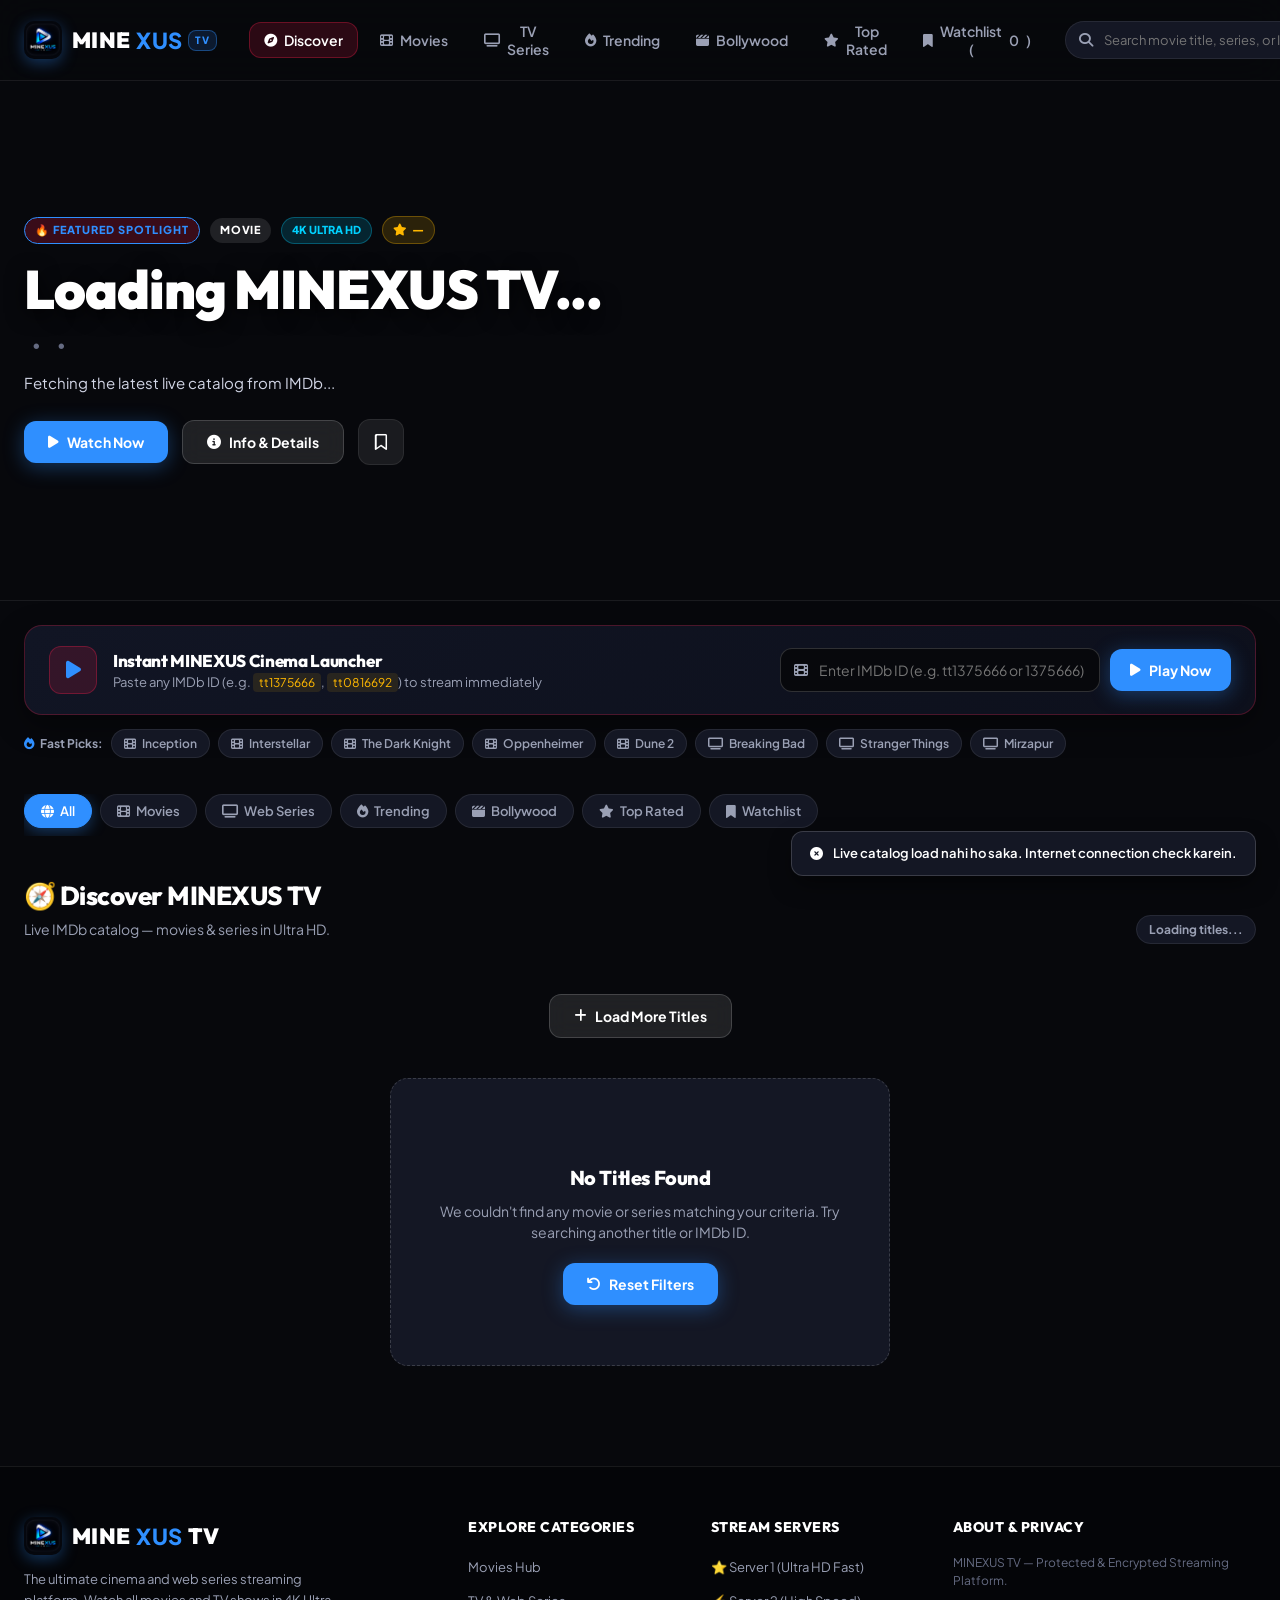
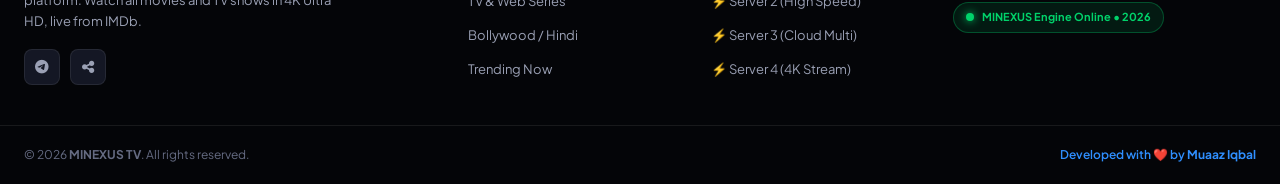
==== commit 8c72df5d: "Auto unzip" ====
--- a/index.html
+++ b/index.html
@@ -349,8 +349,8 @@
           src=""
           title="MINEXUS TV Cinema Player"
           allowfullscreen
-          allow="autoplay; fullscreen; picture-in-picture; encrypted-media; clipboard-write; display-capture"
-          sandbox="allow-same-origin allow-scripts allow-forms allow-presentation allow-orientation-lock allow-popups allow-popups-to-escape-sandbox"
+          allow="autoplay; fullscreen; picture-in-picture; encrypted-media; clipboard-write; display-capture; screen-wake-lock"
+          referrerpolicy="no-referrer"
         ></iframe>
       </div>
 
@@ -492,6 +492,30 @@
       </form>
     </div>
   </div>
+
+  <!-- ================= MOBILE BOTTOM TAB BAR ================= -->
+  <nav class="bottom-tab-bar" id="bottomTabBar">
+    <button class="tab-btn active" data-tab="home" id="tabHome">
+      <i class="fas fa-house"></i>
+      <span>Home</span>
+    </button>
+    <button class="tab-btn" data-tab="movies" id="tabMovies">
+      <i class="fas fa-film"></i>
+      <span>Movies</span>
+    </button>
+    <button class="tab-btn" data-tab="series" id="tabSeries">
+      <i class="fas fa-tv"></i>
+      <span>Series</span>
+    </button>
+    <button class="tab-btn" data-tab="search" id="tabSearch">
+      <i class="fas fa-search"></i>
+      <span>Search</span>
+    </button>
+    <button class="tab-btn" data-tab="account" id="tabAccount">
+      <i class="fas fa-circle-user"></i>
+      <span>Account</span>
+    </button>
+  </nav>
 
   <!-- ================= TOAST NOTIFICATION CONTAINER ================= -->
   <div class="toast-container" id="toastContainer"></div>
--- a/css/style.css
+++ b/css/style.css
@@ -1279,6 +1279,26 @@
 
 .video-frame-container.theater-mode {
   padding-top: 65%;
+}
+
+/* When the browser's native Fullscreen API is active on this element,
+   fill the entire screen instead of keeping the 16:9 padding-box hack. */
+.video-frame-container:fullscreen,
+.video-frame-container:-webkit-full-screen {
+  width: 100vw;
+  height: 100vh;
+  padding-top: 0;
+  display: flex;
+  align-items: center;
+  justify-content: center;
+  background: #000;
+}
+
+.video-frame-container:fullscreen iframe,
+.video-frame-container:-webkit-full-screen iframe {
+  position: static;
+  width: 100%;
+  height: 100%;
 }
 
 .video-frame-container iframe {
@@ -2393,3 +2413,75 @@
 .personalized-grid {
   grid-template-columns: repeat(auto-fill, minmax(150px, 1fr));
 }
+
+/* ==========================================================================
+   MOBILE BOTTOM TAB BAR (native app style)
+   ========================================================================== */
+.bottom-tab-bar {
+  display: none;
+  position: fixed;
+  bottom: 0;
+  left: 0;
+  right: 0;
+  z-index: 900;
+  background: rgba(10, 12, 20, 0.97);
+  backdrop-filter: blur(14px);
+  border-top: 1px solid rgba(255, 255, 255, 0.08);
+  padding: 6px 4px calc(6px + env(safe-area-inset-bottom, 0px));
+  justify-content: space-around;
+  align-items: center;
+}
+
+.tab-btn {
+  flex: 1;
+  display: flex;
+  flex-direction: column;
+  align-items: center;
+  gap: 3px;
+  background: transparent;
+  border: none;
+  color: var(--text-muted, #8a8fa3);
+  font-size: 10px;
+  font-weight: 700;
+  padding: 6px 2px;
+  cursor: pointer;
+  transition: color 0.2s ease;
+}
+
+.tab-btn i {
+  font-size: 19px;
+}
+
+.tab-btn.active {
+  color: var(--accent-primary);
+}
+
+.tab-btn .tab-badge {
+  position: absolute;
+  top: 2px;
+  right: 22%;
+  background: var(--accent-primary);
+  color: #fff;
+  font-size: 9px;
+  font-weight: 800;
+  border-radius: 8px;
+  padding: 1px 5px;
+  min-width: 15px;
+}
+
+@media (max-width: 768px) {
+  .bottom-tab-bar {
+    display: flex;
+  }
+  .site-footer,
+  .direct-launcher-section,
+  .filters-section {
+    margin-bottom: 0;
+  }
+  body {
+    padding-bottom: 62px; /* keep content clear of the fixed bottom bar */
+  }
+  .nav-links {
+    display: none; /* replaced by bottom tab bar on mobile */
+  }
+}
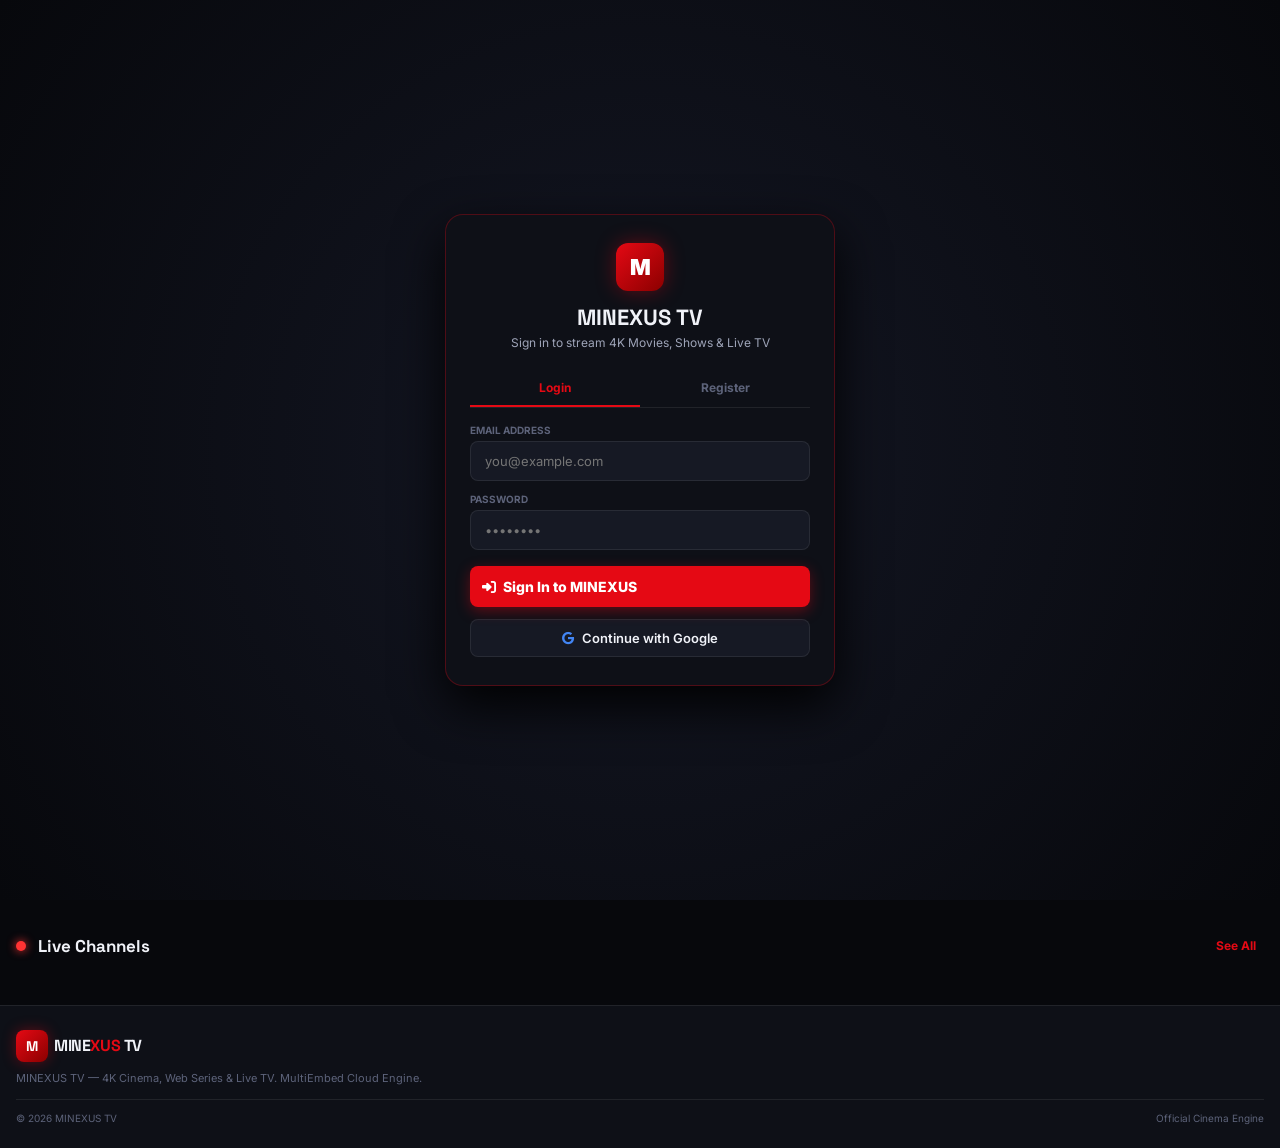
==== commit ecee5621: "Add files via upload" ====
--- a/index.html
+++ b/index.html
@@ -1,597 +1,2014 @@
 <!DOCTYPE html>
 <html lang="en">
 <head>
-  <meta charset="UTF-8">
-  <meta name="viewport" content="width=device-width, initial-scale=1.0">
-  <title>MINEXUS TV — Watch Movies & TV Series Online in 4K Ultra HD</title>
-  <meta name="description" content="MINEXUS TV — Stream thousands of movies and TV series live in 4K Ultra HD. Free account, watchlist, history, and instant IMDb-powered search.">
-  <meta name="keywords" content="MINEXUS TV, MINEXUS, watch movies online, watch series online, free streaming, IMDb streaming, 4K movies">
-  <meta name="author" content="Muaaz Iqbal">
-  <meta name="robots" content="index, follow">
-  <link rel="canonical" href="https://minexustv.vercel.app/">
-
-  <!-- Open Graph / Social Preview -->
-  <meta property="og:type" content="website">
-  <meta property="og:site_name" content="MINEXUS TV">
-  <meta property="og:title" content="MINEXUS TV — Watch Movies & TV Series Online in 4K">
-  <meta property="og:description" content="Stream thousands of movies and TV series live in 4K Ultra HD on MINEXUS TV.">
-  <meta property="og:image" content="/icons/banner.png">
-  <meta property="og:url" content="https://minexustv.vercel.app/">
-  <meta name="twitter:card" content="summary_large_image">
-
-  <!-- PWA -->
-  <link rel="manifest" href="/manifest.json">
-  <meta name="theme-color" content="#05070d">
-  <link rel="apple-touch-icon" href="/icons/icon-512.png">
-  <link rel="icon" type="image/png" href="/icons/icon-512.png">
-
-  <!-- Google Fonts -->
-  <link rel="preconnect" href="https://fonts.googleapis.com">
-  <link rel="preconnect" href="https://fonts.gstatic.com" crossorigin>
-  <link href="https://fonts.googleapis.com/css2?family=Outfit:wght@400;500;600;700;800;900&family=Plus+Jakarta+Sans:wght@400;500;600;700;800&display=swap" rel="stylesheet">
-
-  <!-- FontAwesome 6 Icons -->
-  <link rel="stylesheet" href="https://cdnjs.cloudflare.com/ajax/libs/font-awesome/6.5.1/css/all.min.css">
-
-  <!-- Main Stylesheet -->
-  <link rel="stylesheet" href="/css/style.css">
-
-  <!-- Firebase SDKs (compat, no bundler needed) -->
-  <script src="https://www.gstatic.com/firebasejs/10.12.2/firebase-app-compat.js"></script>
-  <script src="https://www.gstatic.com/firebasejs/10.12.2/firebase-auth-compat.js"></script>
-  <script src="https://www.gstatic.com/firebasejs/10.12.2/firebase-database-compat.js"></script>
-  <script src="https://www.gstatic.com/firebasejs/10.12.2/firebase-analytics-compat.js"></script>
+<meta charset="UTF-8">
+<meta name="viewport" content="width=device-width, initial-scale=1.0, maximum-scale=1.0, user-scalable=no, viewport-fit=cover">
+<title>MINEXUS TV — 4K Cinema, Series & Live TV</title>
+<meta name="description" content="MINEXUS TV — Stream all Pakistani, Indian, Hollywood movies, series, and Live TV in 4K Ultra HD.">
+<meta name="author" content="Muaaz Iqbal">
+<meta name="theme-color" content="#08090d">
+
+<!-- Fonts & Icons -->
+<link rel="preconnect" href="https://fonts.googleapis.com">
+<link rel="preconnect" href="https://fonts.gstatic.com" crossorigin>
+<link href="https://fonts.googleapis.com/css2?family=Inter:wght@300;400;500;600;700;800;900&family=Space+Grotesk:wght@500;600;700;800&display=swap" rel="stylesheet">
+<link rel="stylesheet" href="https://cdnjs.cloudflare.com/ajax/libs/font-awesome/6.5.1/css/all.min.css">
+
+<!-- Hls.js for Live TV Streams -->
+<script src="https://cdn.jsdelivr.net/npm/hls.js@latest"></script>
+
+<!-- Firebase SDK -->
+<script src="https://www.gstatic.com/firebasejs/10.12.2/firebase-app-compat.js"></script>
+<script src="https://www.gstatic.com/firebasejs/10.12.2/firebase-auth-compat.js"></script>
+<script src="https://www.gstatic.com/firebasejs/10.12.2/firebase-database-compat.js"></script>
+
+<style>
+/* ===== DESIGN SYSTEM ===== */
+*,*::before,*::after{box-sizing:border-box;margin:0;padding:0}
+:root{
+  --bg:#07080c;
+  --bg2:#0e1017;
+  --bg3:#141724;
+  --bg4:#1b2030;
+  --border:rgba(255,255,255,0.08);
+  --border-active:rgba(229,9,20,0.4);
+  --accent:#e50914;
+  --accent-hover:#ff2633;
+  --accent-glow:rgba(229,9,20,0.38);
+  --gold:#f5c518;
+  --gold-glow:rgba(245,197,24,0.3);
+  --cyan:#00d2ff;
+  --green:#00e676;
+  --purple:#9d4edd;
+  --text:#f0f2f8;
+  --text2:#9ea4b8;
+  --text3:#5d637a;
+  --card-radius:12px;
+  --nav-h:56px;
+  --bottom-h:64px;
+  --font:'Inter',sans-serif;
+  --font2:'Space Grotesk',sans-serif;
+}
+html{scroll-behavior:smooth;-webkit-text-size-adjust:100%}
+body{
+  font-family:var(--font);
+  background:var(--bg);
+  color:var(--text);
+  min-height:100vh;
+  overflow-x:hidden;
+  padding-bottom:var(--bottom-h);
+  user-select:none;-webkit-user-select:none;
+}
+body.no-scroll{overflow:hidden!important}
+body.in-player .bottom-bar{display:none!important}
+body.in-player{padding-bottom:0!important}
+
+img{display:block;max-width:100%}
+button{cursor:pointer;border:none;background:none;font-family:inherit;color:inherit;touch-action:manipulation}
+a{color:inherit;text-decoration:none}
+input,select{font-family:inherit}
+
+::-webkit-scrollbar{width:4px;height:4px}
+::-webkit-scrollbar-track{background:var(--bg2)}
+::-webkit-scrollbar-thumb{background:var(--bg4);border-radius:4px}
+
+/* ===== NAVBAR ===== */
+.navbar{
+  position:fixed;top:0;left:0;right:0;z-index:200;
+  height:var(--nav-h);
+  background:rgba(7,8,12,0.96);
+  backdrop-filter:blur(20px);
+  -webkit-backdrop-filter:blur(20px);
+  border-bottom:1px solid var(--border);
+  display:flex;align-items:center;
+}
+.nav-inner{
+  width:100%;max-width:1400px;margin:0 auto;
+  padding:0 16px;
+  display:flex;align-items:center;justify-content:space-between;
+}
+.nav-left{display:flex;align-items:center;gap:16px}
+.logo{
+  display:flex;align-items:center;gap:8px;
+  cursor:pointer;font-family:var(--font2);text-decoration:none;
+}
+.logo-icon{
+  width:32px;height:32px;border-radius:8px;
+  background:linear-gradient(135deg,var(--accent),#8b0000);
+  display:flex;align-items:center;justify-content:center;
+  font-size:14px;font-weight:900;color:#fff;
+  box-shadow:0 0 14px var(--accent-glow);
+}
+.logo-name{font-size:16px;font-weight:900;letter-spacing:-.4px;line-height:1}
+.logo-name span{color:var(--accent)}
+
+.nav-tabs{display:flex;align-items:center;gap:4px}
+.nav-tab{
+  padding:6px 12px;border-radius:8px;
+  font-size:13px;font-weight:600;color:var(--text2);
+  transition:.2s;display:flex;align-items:center;gap:6px;
+}
+.nav-tab:hover,.nav-tab.active{color:#fff;background:var(--bg3)}
+.nav-tab.active{color:var(--accent);background:rgba(229,9,20,0.12)}
+.nav-tab i{font-size:12px}
+
+.nav-right{display:flex;align-items:center;gap:10px}
+.nav-badge-btn{
+  display:flex;align-items:center;gap:6px;
+  padding:5px 10px;border-radius:20px;
+  background:rgba(245,197,24,0.12);border:1px solid rgba(245,197,24,0.3);
+  color:var(--gold);font-size:11px;font-weight:800;
+}
+.nav-badge-btn i{font-size:12px}
+
+/* ===== SEARCH BAR ===== */
+.mobile-search-row{
+  padding:12px 16px 0;
+  max-width:1400px;margin:0 auto;
+}
+.search-box-container{position:relative;width:100%}
+.search-box-input{
+  width:100%;background:var(--bg3);
+  border:1px solid var(--border);border-radius:10px;
+  padding:11px 36px 11px 38px;
+  color:var(--text);font-size:13px;outline:none;
+  transition:.2s;
+}
+.search-box-input:focus{
+  border-color:rgba(229,9,20,.5);
+  background:var(--bg4);box-shadow:0 0 0 3px rgba(229,9,20,.15);
+}
+.search-box-icon{
+  position:absolute;left:14px;top:50%;transform:translateY(-50%);
+  color:var(--text3);font-size:13px;pointer-events:none;
+}
+.search-box-clear{
+  position:absolute;right:12px;top:50%;transform:translateY(-50%);
+  color:var(--text3);font-size:12px;display:none;padding:4px;
+}
+.search-dropdown{
+  position:absolute;top:calc(100% + 6px);left:0;right:0;
+  background:var(--bg3);border:1px solid var(--border);
+  border-radius:10px;overflow:hidden;
+  box-shadow:0 16px 36px rgba(0,0,0,.85);
+  z-index:400;display:none;max-height:360px;overflow-y:auto;
+}
+.search-dropdown.show{display:block}
+.sdrop-item{
+  display:flex;align-items:center;gap:10px;
+  padding:9px 12px;cursor:pointer;border-bottom:1px solid var(--border);
+}
+.sdrop-item:hover{background:var(--bg4)}
+.sdrop-poster{width:32px;height:46px;border-radius:4px;object-fit:cover;background:var(--bg4);flex-shrink:0}
+.sdrop-info{flex:1;min-width:0}
+.sdrop-title{font-size:12px;font-weight:700;white-space:nowrap;overflow:hidden;text-overflow:ellipsis}
+.sdrop-meta{font-size:10px;color:var(--text3);margin-top:2px}
+
+/* ===== BOTTOM NAVIGATION BAR (WITH ACCOUNT TAB) ===== */
+.bottom-bar{
+  position:fixed;bottom:0;left:0;right:0;z-index:250;
+  height:var(--bottom-h);
+  background:rgba(7,8,12,0.98);
+  backdrop-filter:blur(20px);
+  -webkit-backdrop-filter:blur(20px);
+  border-top:1px solid var(--border);
+  display:flex;align-items:stretch;
+  padding-bottom:env(safe-area-inset-bottom);
+}
+.tab-btn{
+  flex:1;display:flex;flex-direction:column;
+  align-items:center;justify-content:center;gap:3px;
+  color:var(--text3);font-size:10px;font-weight:600;
+  transition:.2s;padding:6px 0;position:relative;
+}
+.tab-btn i{font-size:16px;transition:.2s}
+.tab-btn.active{color:var(--accent)}
+.tab-btn.active i{transform:scale(1.1)}
+.tab-btn.active::after{
+  content:'';position:absolute;top:0;left:26%;right:26%;
+  height:2.5px;border-radius:0 0 4px 4px;background:var(--accent);
+}
+
+/* ===== MAIN VIEWS ===== */
+.view{display:none;min-height:calc(100vh - var(--nav-h) - var(--bottom-h));padding-top:var(--nav-h)}
+.view.active{display:block}
+
+/* ===== HERO SPOTLIGHT BANNER ===== */
+.hero{
+  position:relative;min-height:460px;
+  overflow:hidden;display:flex;align-items:flex-end;
+}
+.hero-bg{
+  position:absolute;inset:0;
+  background-size:cover;background-position:center top;
+  transition:background-image .5s ease-in-out;
+}
+.hero-overlay{
+  position:absolute;inset:0;
+  background:linear-gradient(0deg,var(--bg) 0%,rgba(7,8,12,.7) 50%,rgba(7,8,12,.2) 100%);
+}
+.hero-side-fade{
+  position:absolute;inset:0;
+  background:linear-gradient(90deg,var(--bg) 0%,transparent 65%);
+}
+.hero-content{
+  position:relative;z-index:2;
+  padding:0 20px 32px;max-width:620px;
+}
+.hero-badges{display:flex;gap:6px;flex-wrap:wrap;margin-bottom:10px}
+.badge{
+  font-size:9px;font-weight:800;letter-spacing:.6px;
+  padding:3px 7px;border-radius:4px;text-transform:uppercase;
+}
+.badge-accent{background:var(--accent);color:#fff}
+.badge-gold{background:rgba(245,197,24,.15);color:var(--gold);border:1px solid rgba(245,197,24,.3)}
+.badge-outline{background:rgba(255,255,255,.1);color:#fff;border:1px solid rgba(255,255,255,.15)}
+.hero-title{
+  font-family:var(--font2);
+  font-size:clamp(24px,4.5vw,44px);
+  font-weight:900;line-height:1.15;margin-bottom:8px;
+  text-shadow:0 2px 16px rgba(0,0,0,.7);
+}
+.hero-meta{
+  display:flex;align-items:center;gap:8px;
+  font-size:12px;color:var(--text2);margin-bottom:10px;
+  flex-wrap:wrap;font-weight:600;
+}
+.hero-meta .dot{color:var(--text3)}
+.hero-synopsis{
+  font-size:13px;color:var(--text2);
+  line-height:1.5;margin-bottom:16px;
+  display:-webkit-box;-webkit-line-clamp:2;-webkit-box-orient:vertical;overflow:hidden;
+}
+.hero-btns{display:flex;gap:8px;flex-wrap:wrap}
+.btn{
+  display:inline-flex;align-items:center;gap:7px;
+  padding:10px 18px;border-radius:8px;
+  font-size:13px;font-weight:700;transition:.2s;cursor:pointer;border:none;
+}
+.btn-primary{background:var(--accent);color:#fff;box-shadow:0 4px 14px var(--accent-glow)}
+.btn-primary:hover{background:var(--accent-hover);transform:translateY(-1px)}
+.btn-secondary{
+  background:rgba(255,255,255,.12);color:#fff;
+  border:1px solid rgba(255,255,255,.15);backdrop-filter:blur(8px);
+}
+.btn-icon{
+  width:38px;height:38px;border-radius:8px;
+  background:rgba(255,255,255,.1);color:#fff;
+  border:1px solid rgba(255,255,255,.15);
+  display:flex;align-items:center;justify-content:center;font-size:14px;
+}
+
+.hero-dots{
+  position:absolute;bottom:14px;right:20px;z-index:3;display:flex;gap:5px;
+}
+.hero-dot{
+  width:6px;height:6px;border-radius:50%;
+  background:rgba(255,255,255,.3);cursor:pointer;transition:.2s;
+}
+.hero-dot.active{background:var(--accent);width:16px;border-radius:3px}
+
+/* ===== SECTIONS & CARDS ===== */
+.section{padding:20px 0 6px}
+.section-inner{padding:0 16px;max-width:1400px;margin:0 auto}
+.section-header{
+  display:flex;align-items:center;justify-content:space-between;margin-bottom:12px;
+}
+.section-title{
+  font-family:var(--font2);font-size:17px;font-weight:800;
+  display:flex;align-items:center;gap:6px;
+}
+.section-title span.accent{color:var(--accent)}
+.see-all{font-size:12px;color:var(--accent);font-weight:700;padding:4px 8px;border-radius:6px}
+
+.h-scroll{
+  display:flex;gap:12px;overflow-x:auto;padding-bottom:6px;
+  scroll-snap-type:x mandatory;-webkit-overflow-scrolling:touch;
+  scrollbar-width:none;
+}
+.h-scroll::-webkit-scrollbar{display:none}
+
+.card{
+  flex-shrink:0;cursor:pointer;scroll-snap-align:start;
+  position:relative;border-radius:var(--card-radius);overflow:hidden;
+  transition:.25s;background:var(--bg3);border:1px solid var(--border);
+}
+.card:hover{transform:scale(1.03);z-index:2;border-color:var(--border-active)}
+.card-poster{width:100%;aspect-ratio:2/3;object-fit:cover;background:var(--bg4)}
+.card.wide .card-poster{aspect-ratio:16/9}
+.card.featured{width:200px}
+.card.standard{width:140px}
+.card.wide{width:230px}
+.card.big{width:165px}
+.card-overlay{
+  position:absolute;inset:0;
+  background:linear-gradient(0deg,rgba(0,0,0,.85) 0%,rgba(0,0,0,.2) 50%,transparent 100%);
+  opacity:0;transition:.25s;display:flex;flex-direction:column;justify-content:flex-end;padding:10px;
+}
+.card:hover .card-overlay{opacity:1}
+.card-play-icon{
+  width:38px;height:38px;border-radius:50%;
+  background:rgba(229,9,20,.95);display:flex;align-items:center;justify-content:center;
+  color:#fff;font-size:14px;margin:0 auto 6px;
+  box-shadow:0 2px 10px rgba(229,9,20,0.5);
+}
+.card-info{padding:8px 10px 10px;background:transparent}
+.card-title{font-size:12px;font-weight:700;white-space:nowrap;overflow:hidden;text-overflow:ellipsis}
+.card-sub{font-size:10px;color:var(--text3);margin-top:2px}
+.card-rating{
+  position:absolute;top:6px;right:6px;
+  background:rgba(0,0,0,.8);backdrop-filter:blur(4px);
+  border-radius:4px;padding:2px 5px;font-size:10px;font-weight:800;color:var(--gold);
+  display:flex;align-items:center;gap:3px;
+}
+.card-type{
+  position:absolute;top:6px;left:6px;
+  background:rgba(229,9,20,.9);border-radius:3px;padding:2px 5px;
+  font-size:8px;font-weight:800;color:#fff;letter-spacing:.4px;
+}
+
+.grid{
+  display:grid;grid-template-columns:repeat(auto-fill,minmax(140px,1fr));gap:12px;
+}
+
+.filter-row{
+  display:flex;gap:6px;overflow-x:auto;padding:12px 16px 0;scrollbar-width:none;
+}
+.filter-row::-webkit-scrollbar{display:none}
+.filter-pill{
+  padding:6px 14px;border-radius:18px;font-size:11px;font-weight:700;
+  white-space:nowrap;background:var(--bg3);color:var(--text2);
+  border:1px solid var(--border);transition:.2s;flex-shrink:0;
+}
+.filter-pill.active{
+  background:var(--accent);color:#fff;border-color:transparent;box-shadow:0 3px 10px var(--accent-glow);
+}
+
+/* ===== DIRECT PLAY BAR ===== */
+.direct-bar{
+  background:var(--bg3);border:1px solid var(--border);
+  border-radius:12px;padding:14px;margin:12px 16px 4px;
+}
+.direct-bar-title{
+  font-size:11px;font-weight:800;letter-spacing:.6px;
+  color:var(--text3);text-transform:uppercase;margin-bottom:8px;
+  display:flex;align-items:center;gap:5px;
+}
+.direct-bar-title i{color:var(--accent)}
+.direct-form{display:flex;gap:6px}
+.direct-input{
+  flex:1;background:var(--bg4);border:1px solid var(--border);
+  border-radius:8px;padding:9px 12px;color:var(--text);font-size:12px;outline:none;
+}
+.btn-direct{
+  padding:9px 14px;border-radius:8px;
+  background:var(--accent);color:#fff;font-size:12px;font-weight:800;white-space:nowrap;
+}
+.chips-row{display:flex;gap:5px;margin-top:8px;overflow-x:auto;scrollbar-width:none}
+.chips-row::-webkit-scrollbar{display:none}
+.chip{
+  padding:5px 10px;border-radius:5px;background:var(--bg4);
+  border:1px solid var(--border);font-size:10px;font-weight:700;color:var(--text2);
+  white-space:nowrap;flex-shrink:0;cursor:pointer;
+}
+
+/* ===== COMMUNITY LEADERBOARD DASHBOARD ===== */
+.leaderboard-wrap{padding:16px}
+.leaderboard-hero{
+  background:linear-gradient(135deg, #1c152b 0%, #10121d 100%);
+  border:1px solid rgba(157,78,221,0.3);
+  border-radius:16px;padding:20px;margin-bottom:16px;text-align:center;
+}
+.leaderboard-title{
+  font-family:var(--font2);font-size:20px;font-weight:900;color:#fff;
+  display:flex;align-items:center;justify-content:center;gap:8px;margin-bottom:4px;
+}
+.leader-podium{
+  display:flex;align-items:flex-end;justify-content:center;gap:12px;margin:20px 0 10px;
+}
+.podium-item{
+  display:flex;flex-direction:column;align-items:center;gap:6px;
+}
+.podium-avatar{
+  width:44px;height:44px;border-radius:50%;
+  display:flex;align-items:center;justify-content:center;
+  font-size:16px;font-weight:900;color:#fff;position:relative;
+}
+.podium-item.first .podium-avatar{
+  width:56px;height:56px;font-size:20px;
+  background:linear-gradient(135deg,#ffd700,#ff9100);
+  box-shadow:0 0 18px var(--gold-glow);border:2px solid #fff;
+}
+.podium-item.second .podium-avatar{
+  background:linear-gradient(135deg,#e0e0e0,#9e9e9e);
+}
+.podium-item.third .podium-avatar{
+  background:linear-gradient(135deg,#cd7f32,#8d5524);
+}
+.crown-icon{position:absolute;top:-14px;color:#ffd700;font-size:14px}
+.podium-name{font-size:11px;font-weight:800;max-width:80px;white-space:nowrap;overflow:hidden;text-overflow:ellipsis}
+.podium-hours{font-size:10px;color:var(--text2);font-weight:700}
+
+.leader-list{display:flex;flex-direction:column;gap:6px}
+.leader-row{
+  display:flex;align-items:center;gap:12px;
+  background:var(--bg3);border:1px solid var(--border);
+  border-radius:10px;padding:10px 14px;
+}
+.leader-rank{
+  font-size:14px;font-weight:900;width:24px;color:var(--text3);text-align:center;
+}
+.leader-row:nth-child(1) .leader-rank{color:var(--gold)}
+.leader-row:nth-child(2) .leader-rank{color:#e0e0e0}
+.leader-row:nth-child(3) .leader-rank{color:#cd7f32}
+.leader-user-info{flex:1;min-width:0}
+.leader-uname{font-size:13px;font-weight:700;white-space:nowrap;overflow:hidden;text-overflow:ellipsis}
+.leader-umeta{font-size:10px;color:var(--text3)}
+.leader-score{
+  padding:4px 8px;border-radius:6px;
+  background:rgba(255,255,255,0.06);font-size:11px;font-weight:800;color:var(--cyan);
+}
+
+/* ===== USER ACCOUNT VIEW ===== */
+.account-view{padding:16px}
+.account-card{
+  background:var(--bg3);border:1px solid var(--border);
+  border-radius:14px;padding:20px;margin-bottom:14px;
+}
+.acc-header-flex{display:flex;align-items:center;gap:14px;margin-bottom:16px}
+.acc-avatar{
+  width:54px;height:54px;border-radius:50%;
+  background:linear-gradient(135deg,var(--accent),#8b0000);
+  display:flex;align-items:center;justify-content:center;
+  font-size:20px;font-weight:900;color:#fff;
+}
+.acc-name{font-size:16px;font-weight:800;margin-bottom:2px}
+.acc-badge{
+  display:inline-block;padding:2px 8px;border-radius:4px;
+  background:rgba(245,197,24,0.15);color:var(--gold);
+  border:1px solid rgba(245,197,24,0.3);font-size:9px;font-weight:800;
+}
+.acc-stats-row{
+  display:grid;grid-template-columns:repeat(3,1fr);gap:6px;
+  background:var(--bg4);border-radius:10px;padding:12px 6px;text-align:center;
+}
+.acc-stat-box strong{display:block;font-size:16px;font-weight:900;color:#fff}
+.acc-stat-box span{font-size:9px;color:var(--text3);font-weight:700;text-transform:uppercase}
+
+.acc-sub-tabs{
+  display:flex;gap:6px;margin-bottom:12px;overflow-x:auto;scrollbar-width:none;
+}
+.acc-sub-tabs::-webkit-scrollbar{display:none}
+.acc-stab{
+  padding:7px 14px;border-radius:8px;font-size:11px;font-weight:700;
+  background:var(--bg3);color:var(--text2);border:1px solid var(--border);white-space:nowrap;
+}
+.acc-stab.active{background:var(--accent);color:#fff;border-color:transparent}
+
+.acc-list-grid{display:grid;grid-template-columns:repeat(auto-fill,minmax(130px,1fr));gap:10px}
+
+/* ===== LIVE TV VIEW STYLING ===== */
+.live-header{
+  padding:16px 16px 10px;max-width:1400px;margin:0 auto;
+}
+.live-title{
+  font-family:var(--font2);font-size:20px;font-weight:900;
+  display:flex;align-items:center;gap:8px;margin-bottom:2px;
+}
+.live-dot{
+  width:10px;height:10px;border-radius:50%;background:#ff3333;
+  box-shadow:0 0 10px #ff3333;display:inline-block;animation:pulseLive 1.5s infinite;
+}
+@keyframes pulseLive{0%,100%{opacity:1;transform:scale(1)}50%{opacity:.4;transform:scale(.85)}}
+.live-sub{font-size:11px;color:var(--text3);font-weight:600}
+
+.country-tabs{
+  display:flex;gap:8px;overflow-x:auto;padding:8px 16px 14px;
+  max-width:1400px;margin:0 auto;scrollbar-width:none;
+}
+.country-tabs::-webkit-scrollbar{display:none}
+.country-tab{
+  padding:8px 16px;border-radius:20px;font-size:12px;font-weight:700;
+  white-space:nowrap;background:var(--bg3);color:var(--text2);
+  border:1px solid var(--border);transition:.2s;flex-shrink:0;cursor:pointer;
+}
+.country-tab:hover{background:var(--bg4);color:#fff}
+.country-tab.active{
+  background:var(--accent);color:#fff;border-color:transparent;
+  box-shadow:0 3px 12px var(--accent-glow);
+}
+
+.channels-grid{
+  display:grid;grid-template-columns:repeat(auto-fill,minmax(170px,1fr));gap:12px;
+  padding:0 16px 24px;max-width:1400px;margin:0 auto;
+}
+.channel-card{
+  background:var(--bg3);border:1px solid var(--border);
+  border-radius:12px;overflow:hidden;cursor:pointer;
+  transition:.25s;display:flex;flex-direction:column;
+}
+.channel-card:hover{
+  transform:translateY(-3px);border-color:var(--border-active);
+  background:var(--bg4);box-shadow:0 8px 20px rgba(0,0,0,0.5);
+}
+.channel-logo-wrap{
+  width:100%;height:100px;background:#090b12;
+  position:relative;display:flex;align-items:center;justify-content:center;
+  border-bottom:1px solid var(--border);padding:12px;
+}
+.channel-logo{
+  max-width:100%;max-height:100%;object-fit:contain;
+}
+.channel-logo-fallback{
+  font-family:var(--font2);font-size:22px;font-weight:900;
+  color:rgba(255,255,255,0.18);letter-spacing:1px;
+}
+.channel-live-badge{
+  position:absolute;top:8px;right:8px;
+  background:rgba(229,9,20,0.92);color:#fff;
+  font-size:8px;font-weight:900;letter-spacing:.6px;
+  padding:2px 6px;border-radius:4px;
+}
+.channel-info{padding:10px 12px}
+.channel-name{font-size:13px;font-weight:800;white-space:nowrap;overflow:hidden;text-overflow:ellipsis;margin-bottom:2px}
+.channel-country{font-size:10px;color:var(--text3);font-weight:600}
+
+/* ===== CINEMA VIDEO PLAYER VIEW ===== */
+#viewPlayer, #viewLivePlayer{
+  position:fixed;inset:0;z-index:350;
+  background:var(--bg);padding:0;overflow-y:auto;-webkit-overflow-scrolling:touch;
+}
+#viewPlayer.active, #viewLivePlayer.active{display:flex;flex-direction:column}
+.player-topbar{
+  display:flex;align-items:center;gap:10px;padding:10px 14px;
+  background:rgba(7,8,12,.96);backdrop-filter:blur(14px);
+  border-bottom:1px solid var(--border);position:sticky;top:0;z-index:20;flex-shrink:0;
+}
+.player-back{
+  width:36px;height:36px;border-radius:8px;
+  background:var(--bg3);display:flex;align-items:center;justify-content:center;
+  color:var(--text);font-size:15px;border:1px solid var(--border);flex-shrink:0;
+}
+.player-topbar-info{flex:1;min-width:0}
+.player-topbar-title{font-size:14px;font-weight:800;white-space:nowrap;overflow:hidden;text-overflow:ellipsis}
+.player-topbar-meta{font-size:10px;color:var(--text3);margin-top:1px}
+
+.player-frame-wrap{width:100%;background:#000;position:relative;flex-shrink:0}
+.player-frame-wrap::before{content:'';display:block;padding-top:56.25%}
+.player-frame-wrap iframe, .player-frame-wrap video{position:absolute;inset:0;width:100%;height:100%;border:none}
+.player-loader{
+  position:absolute;inset:0;display:flex;flex-direction:column;align-items:center;justify-content:center;
+  background:#000;color:var(--text2);gap:10px;z-index:2;
+}
+.spinner{
+  width:34px;height:34px;border:3px solid rgba(255,255,255,.1);
+  border-top-color:var(--accent);border-radius:50%;animation:spin 1s linear infinite;
+}
+@keyframes spin{to{transform:rotate(360deg)}}
+
+/* All Servers Bar */
+.server-section{padding:12px 14px 6px;flex-shrink:0}
+.server-label{
+  font-size:10px;font-weight:800;letter-spacing:1px;
+  color:var(--text3);text-transform:uppercase;margin-bottom:8px;
+  display:flex;align-items:center;gap:5px;
+}
+.server-label i{color:var(--accent)}
+.servers-row{display:flex;gap:6px;overflow-x:auto;scrollbar-width:none;padding-bottom:2px}
+.servers-row::-webkit-scrollbar{display:none}
+.srv-btn{
+  padding:7px 12px;border-radius:8px;font-size:11px;font-weight:700;
+  white-space:nowrap;background:var(--bg3);color:var(--text2);border:1px solid var(--border);
+  flex-shrink:0;transition:.2s;display:flex;align-items:center;gap:5px;
+}
+.srv-btn.active{
+  background:rgba(229,9,20,.15);color:var(--accent);border-color:rgba(229,9,20,.5);
+}
+
+.episodes-section{padding:0 14px 10px;flex-shrink:0}
+.season-row{display:flex;align-items:center;gap:8px;margin-bottom:10px}
+.season-select{
+  background:var(--bg3);border:1px solid var(--border);
+  border-radius:6px;padding:6px 10px;color:var(--text);font-size:12px;font-weight:700;outline:none;
+}
+.ep-nav{display:flex;gap:6px;margin-left:auto}
+.ep-nav-btn{padding:6px 12px;border-radius:6px;background:var(--bg3);border:1px solid var(--border);color:var(--text2);font-size:11px;font-weight:700}
+.cur-ep-badge{padding:5px 10px;border-radius:6px;background:rgba(229,9,20,.15);color:var(--accent);font-size:11px;font-weight:800;border:1px solid rgba(229,9,20,.3)}
+.episodes-scroll{display:flex;gap:6px;overflow-x:auto;scrollbar-width:none;padding-bottom:4px}
+.episodes-scroll::-webkit-scrollbar{display:none}
+.ep-chip{padding:6px 12px;border-radius:6px;background:var(--bg3);border:1px solid var(--border);font-size:11px;font-weight:700;white-space:nowrap;color:var(--text2);flex-shrink:0;cursor:pointer}
+.ep-chip.active{background:var(--accent);color:#fff;border-color:transparent}
+
+/* Player Meta */
+.player-meta{padding:14px;flex:1;min-height:0}
+.player-meta-grid{display:flex;gap:14px;margin-bottom:16px}
+.player-poster{width:85px;height:125px;border-radius:8px;object-fit:cover;background:var(--bg4);flex-shrink:0}
+.player-details{flex:1;min-width:0}
+.player-title-big{font-family:var(--font2);font-size:16px;font-weight:800;margin-bottom:4px}
+.player-actions-row{display:flex;gap:8px;margin:10px 0}
+.player-act-btn{
+  padding:6px 12px;border-radius:6px;background:var(--bg3);border:1px solid var(--border);
+  font-size:11px;font-weight:700;display:flex;align-items:center;gap:6px;color:var(--text2);
+}
+.player-act-btn.active{color:var(--accent);border-color:var(--accent)}
+
+/* ===== AUTH LOCK SCREEN OVERLAY ===== */
+.auth-lock-overlay{
+  position:fixed;inset:0;z-index:9999;
+  background:radial-gradient(circle at center, #141724 0%, #07080c 100%);
+  display:flex;align-items:center;justify-content:center;padding:20px;
+}
+.auth-lock-card{
+  width:100%;max-width:390px;background:#0e1017;
+  border:1px solid rgba(229,9,20,0.3);border-radius:18px;
+  padding:28px 24px;box-shadow:0 20px 50px rgba(0,0,0,.95);text-align:center;
+}
+.auth-lock-logo{
+  width:48px;height:48px;border-radius:12px;
+  background:linear-gradient(135deg,var(--accent),#8b0000);
+  display:flex;align-items:center;justify-content:center;
+  font-size:22px;font-weight:900;color:#fff;margin:0 auto 12px;
+  box-shadow:0 0 20px var(--accent-glow);
+}
+.auth-lock-title{font-family:var(--font2);font-size:22px;font-weight:900;margin-bottom:4px}
+.auth-lock-sub{font-size:12px;color:var(--text2);margin-bottom:20px}
+.auth-toggle-row{display:flex;border-bottom:1px solid var(--border);margin-bottom:16px}
+.auth-tbtn{flex:1;padding:10px;font-size:12px;font-weight:700;color:var(--text3);border-bottom:2px solid transparent}
+.auth-tbtn.active{color:var(--accent);border-bottom-color:var(--accent)}
+.auth-field-row{display:flex;flex-direction:column;gap:5px;text-align:left;margin-bottom:12px}
+.auth-field-row label{font-size:10px;font-weight:700;color:var(--text3);text-transform:uppercase}
+.auth-input{
+  background:#161924;border:1px solid var(--border);
+  border-radius:8px;padding:11px 14px;color:var(--text);font-size:13px;outline:none;
+}
+.btn-lock-submit{
+  width:100%;padding:12px;border-radius:8px;background:var(--accent);
+  color:#fff;font-size:14px;font-weight:800;box-shadow:0 4px 14px var(--accent-glow);
+  margin-top:4px;margin-bottom:12px;
+}
+.btn-google-lock{
+  width:100%;padding:10px;border-radius:8px;background:#161924;
+  border:1px solid var(--border);color:var(--text);font-size:13px;font-weight:600;
+  display:flex;align-items:center;justify-content:center;gap:8px;
+}
+
+/* NOTIFICATIONS & UPDATE OVERLAYS */
+.notif-banner-popup{
+  position:fixed;top:16px;left:50%;transform:translateX(-50%);z-index:9000;
+  width:90%;max-width:420px;background:#121522;border:1px solid var(--accent);
+  border-radius:12px;padding:14px 16px;box-shadow:0 12px 30px rgba(0,0,0,.85);
+  display:none;align-items:flex-start;gap:12px;animation:slideDown .3s ease;
+}
+@keyframes slideDown{from{opacity:0;transform:translate(-50%,-20px)}to{opacity:1;transform:translate(-50%,0)}}
+
+.force-update-overlay{
+  position:fixed;inset:0;z-index:99999;background:rgba(0,0,0,.95);
+  display:none;align-items:center;justify-content:center;padding:20px;
+}
+.force-update-card{
+  width:100%;max-width:380px;background:#121522;
+  border:1px solid var(--gold);border-radius:16px;padding:28px 24px;text-align:center;
+}
+
+/* TOASTS */
+.toast-wrap{
+  position:fixed;bottom:calc(var(--bottom-h) + 12px);left:50%;transform:translateX(-50%);
+  z-index:900;display:flex;flex-direction:column;gap:6px;align-items:center;pointer-events:none;
+}
+.toast{
+  background:var(--bg3);border:1px solid var(--border);border-radius:8px;
+  padding:9px 15px;font-size:12px;font-weight:600;display:flex;align-items:center;gap:6px;
+  box-shadow:0 6px 20px rgba(0,0,0,.5);animation:toastIn .2s ease;pointer-events:auto;
+}
+@keyframes toastIn{from{opacity:0;transform:translateY(8px)}to{opacity:1;transform:translateY(0)}}
+.toast.removing{opacity:0;transform:translateY(6px);transition:.2s}
+.toast.success i{color:#4ade80}
+.toast.error i{color:var(--accent)}
+
+/* FOOTER */
+.footer{background:var(--bg2);border-top:1px solid var(--border);padding:24px 16px;margin-top:24px}
+.footer-logo{display:flex;align-items:center;gap:6px;margin-bottom:8px}
+.footer-desc{font-size:11px;color:var(--text3);line-height:1.5;margin-bottom:12px}
+.footer-bottom{border-top:1px solid var(--border);padding-top:12px;font-size:10px;color:var(--text3);display:flex;justify-content:space-between;gap:6px}
+
+@media(max-width:768px){
+  .nav-tabs{display:none!important}
+  .card.featured{width:150px}
+  .card.standard{width:125px}
+  .card.wide{width:200px}
+  .section-inner{padding:0 12px}
+  .player-meta-grid{flex-direction:column}
+  .player-poster{width:100%;height:auto;aspect-ratio:16/9}
+}
+@media(min-width:769px){
+  .bottom-bar{display:none!important}
+  body{padding-bottom:0}
+  .toast-wrap{bottom:20px}
+}
+</style>
 </head>
 <body oncontextmenu="return false;">
 
-  <!-- ================= NAVBAR ================= -->
-  <header class="navbar" id="navbar">
-    <div class="nav-container">
-      <div class="nav-left">
-        <a href="/" class="logo" id="logoBtn">
-          <div class="logo-badge">
-            <img src="/icons/icon-512.png" alt="MINEXUS TV" class="logo-icon-img">
-          </div>
-          <div class="logo-text">
-            MINE<span>XUS</span>
-            <span class="logo-tag">TV</span>
-          </div>
-        </a>
-
-        <nav class="nav-links">
-          <button class="nav-link active" data-category="all" id="navAll">
-            <i class="fas fa-compass"></i> Discover
-          </button>
-          <button class="nav-link" data-category="movies" id="navMovies">
-            <i class="fas fa-film"></i> Movies
-          </button>
-          <button class="nav-link" data-category="series" id="navSeries">
-            <i class="fas fa-tv"></i> TV Series
-          </button>
-          <button class="nav-link" data-category="trending" id="navTrending">
-            <i class="fas fa-fire"></i> Trending
-          </button>
-          <button class="nav-link" data-category="bollywood" id="navBollywood">
-            <i class="fas fa-clapperboard"></i> Bollywood
-          </button>
-          <button class="nav-link" data-category="top" id="navTop">
-            <i class="fas fa-star"></i> Top Rated
-          </button>
-          <button class="nav-link" data-category="watchlist" id="navWatchlist">
-            <i class="fas fa-bookmark"></i> Watchlist (<span id="watchlistCount">0</span>)
-          </button>
-        </nav>
-      </div>
-
-      <div class="nav-right">
-        <div class="search-box-wrap">
-          <i class="fas fa-search search-icon"></i>
-          <input
-            type="text"
-            id="searchInput"
-            placeholder="Search movie title, series, or IMDb ID..."
-            autocomplete="off"
-            spellcheck="false"
-          >
-          <button id="searchClearBtn" class="search-clear-btn" style="display:none;">
-            <i class="fas fa-times"></i>
-          </button>
-          <div class="search-dropdown" id="searchDropdown"></div>
+<!-- ===== MANDATORY AUTH LOCK SCREEN ===== -->
+<div class="auth-lock-overlay" id="authLockOverlay" style="display:flex;">
+  <div class="auth-lock-card">
+    <div class="auth-lock-logo">M</div>
+    <h2 class="auth-lock-title">MINE<span>XUS</span> TV</h2>
+    <p class="auth-lock-sub">Sign in to stream 4K Movies, Shows & Live TV</p>
+
+    <div class="auth-toggle-row">
+      <button class="auth-tbtn active" id="lockTabLogin">Login</button>
+      <button class="auth-tbtn" id="lockTabSignup">Register</button>
+    </div>
+
+    <div id="lockLoginForm">
+      <div class="auth-field-row">
+        <label>Email Address</label>
+        <input type="email" id="lockEmail" class="auth-input" placeholder="you@example.com" required>
+      </div>
+      <div class="auth-field-row">
+        <label>Password</label>
+        <input type="password" id="lockPassword" class="auth-input" placeholder="••••••••" required>
+      </div>
+      <button class="btn btn-lock-submit" id="lockLoginBtn"><i class="fas fa-right-to-bracket"></i> Sign In to MINEXUS</button>
+      <button class="btn-google-lock" id="lockGoogleBtn"><i class="fab fa-google" style="color:#4285f4"></i> Continue with Google</button>
+    </div>
+
+    <div id="lockSignupForm" style="display:none;">
+      <div class="auth-field-row">
+        <label>Full Name</label>
+        <input type="text" id="lockSignName" class="auth-input" placeholder="Your Name">
+      </div>
+      <div class="auth-field-row">
+        <label>Email Address</label>
+        <input type="email" id="lockSignEmail" class="auth-input" placeholder="you@example.com" required>
+      </div>
+      <div class="auth-field-row">
+        <label>Password</label>
+        <input type="password" id="lockSignPass" class="auth-input" placeholder="Min 6 characters" required>
+      </div>
+      <button class="btn btn-lock-submit" id="lockSignupBtn"><i class="fas fa-user-plus"></i> Create Account</button>
+      <button class="btn-google-lock" id="lockGoogleSignBtn"><i class="fab fa-google" style="color:#4285f4"></i> Sign Up with Google</button>
+    </div>
+  </div>
+</div>
+
+<!-- ===== BROADCAST NOTIFICATION POPUP ===== -->
+<div class="notif-banner-popup" id="notifBannerPopup">
+  <div style="font-size:20px;color:var(--accent)"><i class="fas fa-bell"></i></div>
+  <div style="flex:1">
+    <strong id="notifBannerTitle" style="font-size:13px;display:block;margin-bottom:2px">Alert</strong>
+    <p id="notifBannerMsg" style="font-size:11px;color:var(--text2);margin-bottom:6px">Message text</p>
+    <button class="btn btn-primary" id="notifBannerActionBtn" style="padding:4px 10px;font-size:11px">Open Stream</button>
+  </div>
+  <button onclick="document.getElementById('notifBannerPopup').style.display='none'" style="color:var(--text3);font-size:12px"><i class="fas fa-times"></i></button>
+</div>
+
+<!-- ===== FORCE UPDATE MODAL ===== -->
+<div class="force-update-overlay" id="forceUpdateOverlay">
+  <div class="force-update-card">
+    <div style="font-size:36px;color:var(--gold);margin-bottom:12px"><i class="fas fa-arrows-rotate fa-spin"></i></div>
+    <h2 style="font-size:18px;font-weight:900;margin-bottom:6px">App Update Available</h2>
+    <p id="forceUpdateMsg" style="font-size:12px;color:var(--text2);margin-bottom:18px">Please update MINEXUS TV to the latest version.</p>
+    <a href="#" id="forceUpdateDownloadBtn" class="btn btn-primary" style="display:inline-flex;width:100%;justify-content:center"><i class="fas fa-download"></i> Download Update</a>
+  </div>
+</div>
+
+<!-- ===== NAVBAR ===== -->
+<header class="navbar">
+  <div class="nav-inner">
+    <div class="nav-left">
+      <div class="logo" id="logoBtn">
+        <div class="logo-icon">M</div>
+        <div><div class="logo-name">MINE<span>XUS</span></div></div>
+      </div>
+
+      <nav class="nav-tabs">
+        <button class="nav-tab active" data-view="home"><i class="fas fa-house"></i>Home</button>
+        <button class="nav-tab" data-view="movies"><i class="fas fa-film"></i>Movies</button>
+        <button class="nav-tab" data-view="series"><i class="fas fa-tv"></i>Series</button>
+        <button class="nav-tab" data-view="live"><i class="fas fa-circle" style="color:#ff3d3d;font-size:8px"></i>Live TV</button>
+        <button class="nav-tab" data-view="leaderboard"><i class="fas fa-trophy" style="color:var(--gold)"></i>Leaderboard</button>
+      </nav>
+    </div>
+
+    <div class="nav-right">
+      <button class="nav-badge-btn" onclick="switchView('leaderboard')">
+        <i class="fas fa-crown"></i> <span id="navRankPill">#1 Rank</span>
+      </button>
+    </div>
+  </div>
+</header>
+
+<!-- ===== HOME VIEW ===== -->
+<div class="view active" id="viewHome">
+  <!-- SEARCH BAR (BELOW HEADER) -->
+  <div class="mobile-search-row">
+    <div class="search-box-container">
+      <i class="fas fa-search search-box-icon"></i>
+      <input type="text" class="search-box-input" id="homeSearchInput" placeholder="Search Pakistani, Indian, 4K Movies & Shows..." autocomplete="off">
+      <button class="search-box-clear" id="homeSearchClear"><i class="fas fa-times"></i></button>
+      <div class="search-dropdown" id="homeSearchDropdown"></div>
+    </div>
+  </div>
+
+  <!-- HERO SPOTLIGHT -->
+  <section class="hero" id="heroSection" style="margin-top:10px">
+    <div class="hero-bg" id="heroBg"></div>
+    <div class="hero-overlay"></div>
+    <div class="hero-side-fade"></div>
+    <div class="hero-content">
+      <div class="hero-badges" id="heroBadges">
+        <span class="badge badge-accent">🔥 SPOTLIGHT</span>
+        <span class="badge badge-gold"><i class="fas fa-star"></i> <span id="heroRating">—</span></span>
+        <span class="badge badge-outline" id="heroTypeBadge">MOVIE</span>
+      </div>
+      <h1 class="hero-title" id="heroTitle">MINEXUS Cinema 4K</h1>
+      <div class="hero-meta" id="heroMeta">
+        <span id="heroYear">2024</span>
+        <span class="dot">•</span>
+        <span id="heroRuntime">Multi-Server</span>
+        <span class="dot">•</span>
+        <span id="heroGenre">Cinema</span>
+      </div>
+      <p class="hero-synopsis" id="heroSynopsis">Instant 4K Streaming on MINEXUS TV.</p>
+      <div class="hero-btns">
+        <button class="btn btn-primary" id="heroPlayBtn"><i class="fas fa-play"></i> Watch Now</button>
+        <button class="btn btn-secondary" id="heroWlBtn"><i class="far fa-bookmark"></i> Save</button>
+        <button class="btn-icon" id="heroLikeBtn" title="Like"><i class="far fa-heart"></i></button>
+      </div>
+    </div>
+    <div class="hero-dots" id="heroDots"></div>
+  </section>
+
+  <!-- DIRECT PLAY BAR -->
+  <section>
+    <div class="direct-bar">
+      <div class="direct-bar-title"><i class="fas fa-bolt"></i> Instant IMDb Streamer (MultiEmbed Default)</div>
+      <div class="direct-form">
+        <input type="text" class="direct-input" id="directInput" placeholder="Enter IMDb ID (e.g. tt1375666)...">
+        <button class="btn-direct" id="directPlayBtn"><i class="fas fa-play"></i> Stream</button>
+      </div>
+      <div class="chips-row">
+        <button class="chip" data-imdb="tt1375666">Inception</button>
+        <button class="chip" data-imdb="tt0816692">Interstellar</button>
+        <button class="chip" data-imdb="tt0468569">Dark Knight</button>
+        <button class="chip" data-imdb="tt15398776">Oppenheimer</button>
+        <button class="chip" data-imdb="tt15354916">Jawan</button>
+        <button class="chip" data-imdb="tt0903747">Breaking Bad</button>
+        <button class="chip" data-imdb="tt6473300">Mirzapur</button>
+        <button class="chip" data-imdb="tt10333202">Maula Jatt</button>
+      </div>
+    </div>
+  </section>
+
+  <!-- TRENDING ROW -->
+  <section class="section">
+    <div class="section-inner">
+      <div class="section-header">
+        <h2 class="section-title"><span class="accent">🔥</span> Trending Blockbusters</h2>
+        <button class="see-all" data-view="movies">See All</button>
+      </div>
+      <div class="h-scroll" id="trendingRow"></div>
+    </div>
+  </section>
+
+  <!-- BOLLYWOOD & DESI CINEMA -->
+  <section class="section">
+    <div class="section-inner">
+      <div class="section-header">
+        <h2 class="section-title"><span class="accent">🎬</span> Pakistani & Indian Cinema</h2>
+        <button class="see-all" data-filter="bollywood" data-view="movies">See All</button>
+      </div>
+      <div class="h-scroll" id="bollywoodRow"></div>
+    </div>
+  </section>
+
+  <!-- TOP WEB SERIES -->
+  <section class="section">
+    <div class="section-inner">
+      <div class="section-header">
+        <h2 class="section-title"><span class="accent">📺</span> Top Web Series</h2>
+        <button class="see-all" data-view="series">See All</button>
+      </div>
+      <div class="h-scroll" id="seriesRow"></div>
+    </div>
+  </section>
+
+  <!-- LIVE TV PREVIEW -->
+  <section class="section">
+    <div class="section-inner">
+      <div class="section-header">
+        <h2 class="section-title"><span class="live-dot" style="margin-right:6px"></span> Live Channels</h2>
+        <button class="see-all" data-view="live">See All</button>
+      </div>
+      <div class="h-scroll" id="livePrevRow"></div>
+    </div>
+  </section>
+
+  <footer class="footer">
+    <div class="footer-logo logo">
+      <div class="logo-icon">M</div>
+      <div class="logo-name">MINE<span>XUS</span> TV</div>
+    </div>
+    <p class="footer-desc">MINEXUS TV — 4K Cinema, Web Series & Live TV. MultiEmbed Cloud Engine.</p>
+    <div class="footer-bottom">
+      <span>© 2026 MINEXUS TV</span>
+      <span>Official Cinema Engine</span>
+    </div>
+  </footer>
+</div>
+
+<!-- ===== MOVIES VIEW ===== -->
+<div class="view" id="viewMovies">
+  <div style="padding:14px 0 0">
+    <div class="section-inner">
+      <h2 class="section-title" style="margin-bottom:2px"><span class="accent">🎬</span> Movies Catalog</h2>
+      <p style="font-size:11px;color:var(--text3);margin-bottom:10px">Stream in 4K Multi-Server</p>
+    </div>
+    <div class="filter-row" id="moviesFilterRow">
+      <button class="filter-pill active" data-filter="all">All</button>
+      <button class="filter-pill" data-filter="trending">Trending</button>
+      <button class="filter-pill" data-filter="top">Top Rated</button>
+      <button class="filter-pill" data-filter="bollywood">Pakistani / Indian</button>
+      <button class="filter-pill" data-filter="action">Action</button>
+      <button class="filter-pill" data-filter="drama">Drama</button>
+      <button class="filter-pill" data-filter="comedy">Comedy</button>
+      <button class="filter-pill" data-filter="sci-fi">Sci-Fi</button>
+    </div>
+    <div class="section-inner" style="margin-top:16px">
+      <div class="grid" id="moviesGrid"></div>
+      <div class="load-more-wrap" id="moviesLoadMoreWrap" style="text-align:center;padding:16px">
+        <button class="btn btn-secondary" id="moviesLoadMoreBtn"><i class="fas fa-plus"></i> Load More</button>
+      </div>
+    </div>
+  </div>
+</div>
+
+<!-- ===== SERIES VIEW ===== -->
+<div class="view" id="viewSeries">
+  <div style="padding:14px 0 0">
+    <div class="section-inner">
+      <h2 class="section-title" style="margin-bottom:2px"><span class="accent">📺</span> Web Series & Shows</h2>
+      <p style="font-size:11px;color:var(--text3);margin-bottom:10px">All seasons & episodes</p>
+    </div>
+    <div class="filter-row" id="seriesFilterRow">
+      <button class="filter-pill active" data-filter="all">All</button>
+      <button class="filter-pill" data-filter="trending">Trending</button>
+      <button class="filter-pill" data-filter="top">Top Rated</button>
+      <button class="filter-pill" data-filter="action">Action</button>
+      <button class="filter-pill" data-filter="crime">Crime</button>
+      <button class="filter-pill" data-filter="sci-fi">Sci-Fi</button>
+    </div>
+    <div class="section-inner" style="margin-top:16px">
+      <div class="grid" id="seriesGrid"></div>
+      <div class="load-more-wrap" id="seriesLoadMoreWrap" style="text-align:center;padding:16px">
+        <button class="btn btn-secondary" id="seriesLoadMoreBtn"><i class="fas fa-plus"></i> Load More</button>
+      </div>
+    </div>
+  </div>
+</div>
+
+<!-- ===== LIVE TV VIEW ===== -->
+<div class="view" id="viewLive">
+  <div class="live-header">
+    <div class="live-title"><div class="live-dot"></div> Live TV Streams</div>
+    <p class="live-sub">Live Sports, News & World Broadcasts</p>
+  </div>
+  <div class="country-tabs" id="countryTabs">
+    <button class="country-tab active" data-country="PK">🇵🇰 Pakistan</button>
+    <button class="country-tab" data-country="IN">🇮🇳 India</button>
+    <button class="country-tab" data-country="AE">🇦🇪 UAE</button>
+    <button class="country-tab" data-country="GB">🇬🇧 UK</button>
+    <button class="country-tab" data-country="US">🇺🇸 USA</button>
+    <button class="country-tab" data-country="WORLD">🌐 Custom / Sports</button>
+  </div>
+  <div id="channelsGrid" class="channels-grid"></div>
+</div>
+
+<!-- ===== LEADERBOARD VIEW (TOP STREAMERS DASHBOARD) ===== -->
+<div class="view" id="viewLeaderboard">
+  <div class="leaderboard-wrap">
+    <div class="leaderboard-hero">
+      <div class="leaderboard-title"><i class="fas fa-trophy" style="color:var(--gold)"></i> Community Leaderboard</div>
+      <p style="font-size:12px;color:var(--text2)">Top users who watched the most content & streams</p>
+
+      <div class="leader-podium" id="leaderPodium">
+        <!-- Rendered via JS -->
+      </div>
+    </div>
+
+    <h3 style="font-size:14px;font-weight:800;margin-bottom:10px"><i class="fas fa-ranking-star" style="color:var(--cyan)"></i> Global Rankings</h3>
+    <div class="leader-list" id="leaderboardList">
+      <div style="text-align:center;padding:20px;color:var(--text3)">Loading leaderboard...</div>
+    </div>
+  </div>
+</div>
+
+<!-- ===== USER ACCOUNT VIEW ===== -->
+<div class="view" id="viewAccount">
+  <div class="account-view">
+    <div class="account-card">
+      <div class="acc-header-flex">
+        <div class="acc-avatar" id="accAvatar">M</div>
+        <div>
+          <div class="acc-name" id="accName">Member</div>
+          <span class="acc-badge"><i class="fas fa-crown"></i> VIP PRO STREAMER</span>
         </div>
-
-        <button class="direct-id-btn" id="directPlayNavBtn" title="Direct IMDb Stream">
-          <i class="fas fa-bolt"></i>
-          <span>Direct Play</span>
-        </button>
-
-        <!-- Install App Button (shown only when installable) -->
-        <button class="install-btn" id="installBannerBtn" title="Install MINEXUS TV App" style="display:none;">
-          <i class="fas fa-download"></i>
-          <span>Install</span>
-        </button>
-
-        <!-- Logged-out: Login button -->
-        <button class="btn btn-primary btn-nav-login" id="navLoginBtn">
-          <i class="fas fa-user"></i> Login
-        </button>
-
-        <!-- Logged-in: Avatar + Menu -->
-        <div class="nav-user-area" id="navUserArea" style="display:none;">
-          <button class="user-avatar-btn" id="userAvatarBtn"></button>
-          <div class="user-menu" id="userMenu">
-            <div class="user-menu-header">
-              <strong id="userMenuName">User</strong>
-              <span id="userMenuEmail">email@example.com</span>
-            </div>
-            <div class="user-menu-stat">
-              <i class="fas fa-clapperboard"></i> Titles Watched: <strong id="userMenuWatchCount">0</strong>
-            </div>
-            <button class="user-menu-item" id="navHistoryBtn"><i class="fas fa-history"></i> Watch History</button>
-            <button class="user-menu-item logout" id="logoutBtn"><i class="fas fa-sign-out-alt"></i> Logout</button>
+      </div>
+      <div class="acc-stats-row">
+        <div class="acc-stat-box"><strong id="accWatchCount">0</strong><span>Watched</span></div>
+        <div class="acc-stat-box"><strong id="accWlCount">0</strong><span>Watchlist</span></div>
+        <div class="acc-stat-box"><strong id="accLikeCount">0</strong><span>Liked</span></div>
+      </div>
+    </div>
+
+    <!-- Account Sub-tabs -->
+    <div class="acc-sub-tabs" id="accSubTabs">
+      <button class="acc-stab active" data-sub="history"><i class="fas fa-history"></i> Watch History</button>
+      <button class="acc-stab" data-sub="watchlist"><i class="fas fa-bookmark"></i> My Watchlist</button>
+      <button class="acc-stab" data-sub="likes"><i class="fas fa-heart"></i> Liked Movies</button>
+      <button class="acc-stab" data-sub="searches"><i class="fas fa-search"></i> Searches</button>
+    </div>
+
+    <div id="accTabContent" class="acc-list-grid"></div>
+
+    <div style="margin-top:20px">
+      <button class="btn btn-secondary" id="accountLogoutBtn" style="width:100%;justify-content:center;color:#ff6b6b">
+        <i class="fas fa-sign-out-alt"></i> Sign Out of Account
+      </button>
+    </div>
+  </div>
+</div>
+
+<!-- ===== SEARCH VIEW ===== -->
+<div class="view" id="viewSearch">
+  <div style="padding:14px 16px">
+    <input type="text" class="search-box-input" id="searchViewInput" placeholder="Search by title, actor, or IMDb ID..." autocomplete="off">
+  </div>
+  <div id="searchResultsContainer" style="padding:0 16px 20px"></div>
+</div>
+
+<!-- ===== CINEMA VIDEO PLAYER VIEW ===== -->
+<div class="view" id="viewPlayer">
+  <div class="player-topbar">
+    <button class="player-back" id="playerBackBtn"><i class="fas fa-arrow-left"></i></button>
+    <div class="player-topbar-info">
+      <div class="player-topbar-title" id="playerTopTitle">—</div>
+      <div class="player-topbar-meta">MINEXUS MULTI-SERVER 4K</div>
+    </div>
+  </div>
+
+  <div class="player-frame-wrap">
+    <div class="player-loader" id="playerLoader">
+      <div class="spinner"></div>
+      <span>Connecting to Multi-Server Stream...</span>
+    </div>
+    <iframe id="cinemaFrame" src="" title="MINEXUS Cinema Player" allowfullscreen
+      allow="autoplay; fullscreen; picture-in-picture; encrypted-media; clipboard-write; screen-wake-lock; display-capture"></iframe>
+  </div>
+
+  <!-- All Servers Bar (MultiEmbed Default #1) -->
+  <div class="server-section">
+    <div class="server-label"><i class="fas fa-server"></i> Active Stream Server:</div>
+    <div class="servers-row" id="serversRow">
+      <button class="srv-btn active" data-server="server1"><i class="fas fa-star"></i> Server 1 MultiEmbed (Default)</button>
+      <button class="srv-btn" data-server="server2"><i class="fas fa-bolt"></i> Server 2 AutoEmbed</button>
+      <button class="srv-btn" data-server="server3"><i class="fas fa-cloud"></i> Server 3 VidLink</button>
+      <button class="srv-btn" data-server="server4"><i class="fas fa-shield-halved"></i> Server 4 Kriss424</button>
+      <button class="srv-btn" data-server="server5"><i class="fas fa-play"></i> Server 5 VidSrc</button>
+      <button class="srv-btn" data-server="server6"><i class="fas fa-film"></i> Server 6 Smashy</button>
+      <button class="srv-btn" data-server="server7"><i class="fas fa-globe"></i> Server 7 2Embed</button>
+    </div>
+  </div>
+
+  <!-- Series Episode Bar -->
+  <div class="episodes-section" id="episodesSection" style="display:none">
+    <div class="season-row">
+      <label style="font-size:11px;color:var(--text3);font-weight:700">Season:</label>
+      <select class="season-select" id="seasonSelect"></select>
+      <div class="ep-nav" style="margin-left:auto">
+        <button class="ep-nav-btn" id="prevEpBtn"><i class="fas fa-backward-step"></i></button>
+        <span class="cur-ep-badge" id="curEpBadge">S1:E1</span>
+        <button class="ep-nav-btn" id="nextEpBtn"><i class="fas fa-forward-step"></i></button>
+      </div>
+    </div>
+    <div class="episodes-scroll" id="episodesScroll"></div>
+  </div>
+
+  <!-- Movie Details & Interactive Buttons -->
+  <div class="player-meta">
+    <div class="player-meta-grid">
+      <img class="player-poster" id="playerPoster" src="" alt="">
+      <div class="player-details">
+        <h2 class="player-title-big" id="playerTitleBig">—</h2>
+        <div class="player-actions-row">
+          <button class="player-act-btn" id="playerWlBtn"><i class="far fa-bookmark"></i> Watchlist</button>
+          <button class="player-act-btn" id="playerLikeBtn"><i class="far fa-heart"></i> Like</button>
+        </div>
+        <p class="player-desc" id="playerDesc"></p>
+      </div>
+    </div>
+  </div>
+</div>
+
+<!-- ===== LIVE CHANNEL PLAYER VIEW ===== -->
+<div class="view" id="viewLivePlayer">
+  <div class="player-topbar">
+    <button class="player-back" id="livePlayerBack"><i class="fas fa-arrow-left"></i></button>
+    <div class="player-topbar-info">
+      <div class="player-topbar-title" id="livePlayerTitle">—</div>
+      <div class="player-topbar-meta">MINEXUS LIVE TV STREAM</div>
+    </div>
+    <div class="badge badge-accent" style="display:flex;align-items:center;gap:4px">
+      <span class="live-dot" style="width:6px;height:6px;background:#fff"></span> LIVE
+    </div>
+  </div>
+
+  <div class="player-frame-wrap">
+    <div class="player-loader" id="livePlayerLoader">
+      <div class="spinner"></div>
+      <span>Connecting to Live Stream...</span>
+    </div>
+    <video id="liveVideoPlayer" controls autoplay playsinline style="width:100%;height:100%;background:#000"></video>
+  </div>
+
+  <div style="padding:14px">
+    <div class="live-channel-meta" id="liveChMeta" style="display:flex;align-items:center;gap:10px;margin-bottom:8px"></div>
+    <p style="font-size:11px;color:var(--text3)">If this channel is buffering, choose another channel from the list.</p>
+  </div>
+</div>
+
+<!-- ===== BOTTOM TAB BAR (WITH ACCOUNT TAB) ===== -->
+<nav class="bottom-bar" id="bottomBar">
+  <button class="tab-btn active" data-view="home">
+    <i class="fas fa-house"></i><span>Home</span>
+  </button>
+  <button class="tab-btn" data-view="movies">
+    <i class="fas fa-film"></i><span>Movies</span>
+  </button>
+  <button class="tab-btn" data-view="series">
+    <i class="fas fa-tv"></i><span>Series</span>
+  </button>
+  <button class="tab-btn" data-view="live">
+    <i class="fas fa-broadcast-tower"></i><span>Live TV</span>
+  </button>
+  <button class="tab-btn" data-view="leaderboard">
+    <i class="fas fa-trophy"></i><span>Ranks</span>
+  </button>
+  <button class="tab-btn" data-view="account">
+    <i class="fas fa-circle-user"></i><span>Account</span>
+  </button>
+</nav>
+
+<div class="toast-wrap" id="toastWrap"></div>
+
+<!-- ===== FIREBASE SDK ===== -->
+<script>
+const firebaseConfig = {
+  apiKey: "AIzaSyCe9EAy36fx3RHy_cHOKP9BG8F_zkkTd4c",
+  authDomain: "minexustv-a23ba.firebaseapp.com",
+  databaseURL: "https://minexustv-a23ba-default-rtdb.asia-southeast1.firebasedatabase.app",
+  projectId: "minexustv-a23ba",
+  storageBucket: "minexustv-a23ba.firebasestorage.app",
+  messagingSenderId: "33081080111",
+  appId: "1:33081080111:web:cd23b4fe22c0b7c18e09da",
+  measurementId: "G-CRYG4T0FDT"
+};
+firebase.initializeApp(firebaseConfig);
+const auth = firebase.auth();
+const db = firebase.database();
+const googleProvider = new firebase.auth.GoogleAuthProvider();
+</script>
+
+<script>
+'use strict';
+
+/* ---- SECURITY & ANTI-INSPECT PROTECTION ---- */
+document.addEventListener('contextmenu', e => e.preventDefault());
+document.addEventListener('keydown', e => {
+  if (e.key === 'F12' || (e.ctrlKey && e.shiftKey && ['I','J','C'].includes(e.key.toUpperCase())) || (e.ctrlKey && ['U','S'].includes(e.key.toUpperCase()))) {
+    e.preventDefault();
+  }
+});
+
+/* ---- MULTI-SERVER STREAMING ENGINES (BASE64 OBFUSCATED FOR PRIVACY) ---- */
+// MultiEmbed is Default #1 (Best for Pakistani, Indian, Asian, & Hollywood movies)
+const _s1 = atob('aHR0cHM6Ly9tdWx0aWVtYmVkLm1vdi8/dmlkZW9faWQ9'); // https://multiembed.mov/?video_id=
+const _s2 = atob('aHR0cHM6Ly9wbGF5ZXIuYXV0b2VtYmVkLmNjL2VtYmVkLw=='); // https://player.autoembed.cc/embed/
+const _s3 = atob('aHR0cHM6Ly92aWRsaW5rLnByby8='); // https://vidlink.pro/
+const _s4 = atob('aHR0cHM6Ly9rcmlzczQyNGRpZC5jb20vcGxheS8='); // https://kriss424did.com/play/
+const _s5 = atob('aHR0cHM6Ly92aWRzcmMuaWN1L2VtYmVkLw=='); // https://vidsrc.icu/embed/
+const _s6 = atob('aHR0cHM6Ly9wbGF5ZXIuc21hc2h5c3RyZWFtLmNvbS8='); // https://player.smashystream.com/
+const _s7 = atob('aHR0cHM6Ly93d3cuMmVtYmVkLmNjL2VtYmVkdHYv'); // https://www.2embed.cc/embedtv/
+
+const SERVERS = {
+  server1: {
+    name: 'Server 1 MultiEmbed (All Movies)',
+    buildUrl: (id, t, s, e) => t === 'series' ? `${_s1}${id}&s=${s}&e=${e}` : `${_s1}${id}`
+  },
+  server2: {
+    name: 'Server 2 AutoEmbed',
+    buildUrl: (id, t, s, e) => t === 'series' ? `${_s2}tv/${id}/${s}/${e}` : `${_s2}movie/${id}`
+  },
+  server3: {
+    name: 'Server 3 VidLink',
+    buildUrl: (id, t, s, e) => t === 'series' ? `${_s3}tv/${id}/${s}/${e}` : `${_s3}movie/${id}`
+  },
+  server4: {
+    name: 'Server 4 Kriss424',
+    buildUrl: (id) => `${_s4}${id}`
+  },
+  server5: {
+    name: 'Server 5 VidSrc',
+    buildUrl: (id, t, s, e) => t === 'series' ? `${_s5}tv/${id}/${s}/${e}` : `${_s5}movie/${id}`
+  },
+  server6: {
+    name: 'Server 6 Smashy',
+    buildUrl: (id, t, s, e) => t === 'series' ? `${_s6}tv/${id}/${s}/${e}` : `${_s6}movie/${id}`
+  },
+  server7: {
+    name: 'Server 7 2Embed',
+    buildUrl: (id, t, s, e) => t === 'series' ? `${_s7}${id}&s=${s}&e=${e}` : `https://www.2embed.cc/embed/${id}`
+  }
+};
+
+/* ---- CINEMETA API CLIENT ---- */
+const CBASE = 'https://v3-cinemeta.strem.io';
+const IMGB = 'https://images.metahub.space';
+const _cache = new Map();
+
+async function _fetch(url) {
+  const h = _cache.get(url);
+  if (h && Date.now() - h.t < 300000) return h.d;
+  const r = await fetch(url);
+  if (!r.ok) throw new Error(r.status);
+  const d = await r.json();
+  _cache.set(url, { d, t: Date.now() });
+  return d;
+}
+
+function mapMeta(m, type) {
+  return {
+    id: m.id,
+    title: m.name,
+    type,
+    year: (m.releaseInfo || m.year || '').toString().split('–')[0] || '2024',
+    rating: m.imdbRating ? parseFloat(m.imdbRating).toFixed(1) : '8.2',
+    genres: m.genres || [m.genre || 'Cinema'],
+    runtime: m.runtime || (type === 'series' ? 'TV Series' : 'HD Movie'),
+    poster: m.poster || `${IMGB}/poster/medium/${m.id}/img`,
+    backdrop: m.background || m.poster || `${IMGB}/background/medium/${m.id}/img`,
+    synopsis: m.description || 'Watch now in full HD on MINEXUS TV.',
+    videos: m.videos || []
+  };
+}
+
+const API = {
+  async catalog(type, catalogId, genre, skip) {
+    catalogId = catalogId || 'top';
+    const p = [];
+    if (genre) p.push(`genre=${encodeURIComponent(genre)}`);
+    if (skip) p.push(`skip=${skip}`);
+    const url = p.length ? `${CBASE}/catalog/${type}/${catalogId}/${p.join('&')}.json` : `${CBASE}/catalog/${type}/${catalogId}.json`;
+    const d = await _fetch(url);
+    return (d.metas || []).map(m => mapMeta(m, type));
+  },
+  async getMeta(type, id) {
+    const d = await _fetch(`${CBASE}/meta/${type}/${id}.json`);
+    if (!d || !d.meta) throw new Error('Not found');
+    return mapMeta(d.meta, type);
+  },
+  async detect(id) {
+    try { return await this.getMeta('movie', id); } catch(e) { return this.getMeta('series', id); }
+  },
+  async search(q) {
+    if (!q.trim()) return { movies: [], series: [] };
+    const enc = encodeURIComponent(q.trim());
+    const [mr, sr] = await Promise.all([
+      _fetch(`${CBASE}/catalog/movie/top/search=${enc}.json`).catch(() => ({ metas: [] })),
+      _fetch(`${CBASE}/catalog/series/top/search=${enc}.json`).catch(() => ({ metas: [] }))
+    ]);
+    return {
+      movies: (mr.metas || []).map(m => mapMeta(m, 'movie')),
+      series: (sr.metas || []).map(m => mapMeta(m, 'series'))
+    };
+  },
+  groupEpisodes(videos) {
+    const byS = {};
+    (videos || []).forEach(v => {
+      const s = v.season != null ? v.season : 1;
+      if (s === 0) return;
+      if (!byS[s]) byS[s] = [];
+      byS[s].push(v);
+    });
+    Object.keys(byS).forEach(s => byS[s].sort((a, b) => (a.episode || 0) - (b.episode || 0)));
+    return byS;
+  }
+};
+
+/* ---- STATE ---- */
+const S = {
+  view: 'home', prevView: 'home',
+  user: null, watchlist: {}, likes: {}, history: {}, searches: [],
+  heroItems: [], heroIdx: 0, heroTimer: null,
+  activeItem: null, activeServer: 'server1', // MultiEmbed Default
+  activeSeason: 1, activeEpisode: 1, seriesMeta: null,
+  moviesFilter: 'all', moviesSkip: 0,
+  seriesFilter: 'all', seriesSkip: 0,
+  channels: [], customChannels: [], activeCountry: 'PK',
+  accountSubTab: 'history',
+  watchTimerInterval: null,
+  hlsInstance: null
+};
+
+function toast(msg, type = 'info') {
+  const el = document.createElement('div');
+  el.className = `toast ${type}`;
+  el.innerHTML = `<span>${msg}</span>`;
+  document.getElementById('toastWrap').appendChild(el);
+  setTimeout(() => { el.classList.add('removing'); setTimeout(() => el.remove(), 250); }, 3000);
+}
+
+function esc(s) {
+  return String(s || '').replace(/&/g, '&amp;').replace(/</g, '&lt;').replace(/>/g, '&gt;').replace(/"/g, '&quot;');
+}
+
+/* ---- VIEW SWITCHER ---- */
+function switchView(name) {
+  if (S.view === name && name !== 'home') return;
+  S.prevView = S.view;
+  S.view = name;
+
+  if (name === 'player' || name === 'livePlayer') {
+    document.body.classList.add('in-player');
+  } else {
+    document.body.classList.remove('in-player');
+    const liveVid = document.getElementById('liveVideoPlayer');
+    if (liveVid) { liveVid.pause(); liveVid.src = ''; }
+    if (S.hlsInstance) { S.hlsInstance.destroy(); S.hlsInstance = null; }
+    const cf = document.getElementById('cinemaFrame');
+    if (cf) cf.src = '';
+  }
+
+  document.querySelectorAll('.view').forEach(v => v.classList.remove('active'));
+  const el = document.getElementById(name === 'player' ? 'viewPlayer' : name === 'livePlayer' ? 'viewLivePlayer' : `view${name.charAt(0).toUpperCase() + name.slice(1)}`);
+  if (el) el.classList.add('active');
+
+  document.querySelectorAll('.tab-btn').forEach(b => b.classList.toggle('active', b.dataset.view === name));
+  document.querySelectorAll('.nav-tab').forEach(b => b.classList.toggle('active', b.dataset.view === name));
+
+  if (name === 'movies' && S.moviesSkip === 0) loadMoviesGrid();
+  if (name === 'series' && S.seriesSkip === 0) loadSeriesGrid();
+  if (name === 'live') loadLiveTV();
+  if (name === 'leaderboard') renderLeaderboard();
+  if (name === 'account') renderAccountView();
+  if (name === 'search') setTimeout(() => document.getElementById('searchViewInput').focus(), 150);
+}
+
+/* ---- CONTENT CARDS ---- */
+function buildCard(item, size = 'standard') {
+  const rating = item.rating ? `<div class="card-rating"><i class="fas fa-star"></i>${item.rating}</div>` : '';
+  const typeBadge = `<div class="card-type">${item.type === 'series' ? 'SERIES' : 'MOVIE'}</div>`;
+  const itemJson = esc(JSON.stringify(item));
+
+  return `
+    <div class="card ${size}" onclick="openPlayer(JSON.parse(this.dataset.item))" data-item="${itemJson}">
+      <img class="card-poster" src="${esc(item.poster)}" alt="${esc(item.title)}" loading="lazy"
+        onerror="this.src='https://via.placeholder.com/200x300/141724/e50914?text=${encodeURIComponent(item.title)}';">
+      <div class="card-overlay"><div class="card-play-icon"><i class="fas fa-play"></i></div></div>
+      ${rating}${typeBadge}
+      <div class="card-info">
+        <div class="card-title">${esc(item.title)}</div>
+        <div class="card-sub">${esc(item.year)} • ${(item.genres || []).slice(0, 1).join('')}</div>
+      </div>
+    </div>
+  `;
+}
+
+/* ---- HERO CAROUSEL ---- */
+async function initHero() {
+  try {
+    const [mv, sv] = await Promise.all([API.catalog('movie', 'top'), API.catalog('series', 'top')]);
+    S.heroItems = [...mv.slice(0, 6), ...sv.slice(0, 4)].sort(() => Math.random() - .5);
+    renderHero();
+    const dots = document.getElementById('heroDots');
+    dots.innerHTML = S.heroItems.map((_, i) => `<span class="hero-dot${i === 0 ? ' active' : ''}" onclick="setHero(${i})"></span>`).join('');
+    clearInterval(S.heroTimer);
+    S.heroTimer = setInterval(() => setHero((S.heroIdx + 1) % S.heroItems.length), 6500);
+  } catch (e) {}
+}
+
+function renderHero() {
+  const item = S.heroItems[S.heroIdx];
+  if (!item) return;
+  document.getElementById('heroBg').style.backgroundImage = `url('${item.backdrop || item.poster}')`;
+  document.getElementById('heroTitle').textContent = item.title;
+  document.getElementById('heroSynopsis').textContent = item.synopsis || 'Stream on MINEXUS TV.';
+  document.getElementById('heroYear').textContent = item.year;
+  document.getElementById('heroRuntime').textContent = item.runtime;
+  document.getElementById('heroGenre').textContent = (item.genres || []).slice(0, 2).join(' • ');
+  document.getElementById('heroRating').textContent = item.rating || '8.5';
+  document.getElementById('heroTypeBadge').textContent = item.type === 'series' ? 'SERIES' : 'MOVIE';
+  document.querySelectorAll('.hero-dot').forEach((d, i) => d.classList.toggle('active', i === S.heroIdx));
+
+  document.getElementById('heroPlayBtn').onclick = () => openPlayer(item);
+  document.getElementById('heroWlBtn').onclick = () => toggleWatchlist(item, document.getElementById('heroWlBtn'));
+  document.getElementById('heroLikeBtn').onclick = () => toggleLike(item, document.getElementById('heroLikeBtn'));
+}
+function setHero(i) { S.heroIdx = i; renderHero(); }
+
+/* ---- HOME ROWS ---- */
+async function loadRows() {
+  try {
+    const [trend, bw, topS] = await Promise.all([
+      API.catalog('movie', 'top', null, 0),
+      API.catalog('movie', 'top', 'Romance', 0),
+      API.catalog('series', 'top', null, 0)
+    ]);
+    const render = (id, list, sz) => {
+      const el = document.getElementById(id);
+      if (el) el.innerHTML = list.slice(0, 16).map(i => buildCard(i, sz)).join('');
+    };
+    render('trendingRow', trend, 'featured');
+    render('bollywoodRow', bw, 'featured');
+    render('seriesRow', topS, 'featured');
+  } catch (e) {}
+}
+
+/* ---- GRIDS ---- */
+async function loadMoviesGrid(append = false) {
+  if (!append) S.moviesSkip = 0;
+  const grid = document.getElementById('moviesGrid');
+  if (!append) grid.innerHTML = `<div style="grid-column:1/-1;text-align:center;padding:40px"><div class="spinner" style="margin:0 auto 10px"></div><span>Loading...</span></div>`;
+
+  try {
+    let items = await API.catalog('movie', 'top', S.moviesFilter === 'all' ? null : S.moviesFilter, S.moviesSkip);
+    if (!append) grid.innerHTML = '';
+    grid.innerHTML += (items || []).map(i => buildCard(i, 'big')).join('');
+    S.moviesSkip += (items.length || 0);
+    document.getElementById('moviesLoadMoreWrap').style.display = items.length >= 10 ? 'block' : 'none';
+  } catch (e) {}
+}
+
+async function loadSeriesGrid(append = false) {
+  if (!append) S.seriesSkip = 0;
+  const grid = document.getElementById('seriesGrid');
+  if (!append) grid.innerHTML = `<div style="grid-column:1/-1;text-align:center;padding:40px"><div class="spinner" style="margin:0 auto 10px"></div><span>Loading...</span></div>`;
+
+  try {
+    let items = await API.catalog('series', 'top', S.seriesFilter === 'all' ? null : S.seriesFilter, S.seriesSkip);
+    if (!append) grid.innerHTML = '';
+    grid.innerHTML += (items || []).map(i => buildCard(i, 'big')).join('');
+    S.seriesSkip += (items.length || 0);
+    document.getElementById('seriesLoadMoreWrap').style.display = items.length >= 10 ? 'block' : 'none';
+  } catch (e) {}
+}
+
+/* ---- LIVE TV ENGINE ---- */
+async function loadLiveTV() {
+  const grid = document.getElementById('channelsGrid');
+  grid.innerHTML = `<div style="grid-column:1/-1;text-align:center;padding:40px"><div class="spinner" style="margin:0 auto 10px"></div><span>Loading channels...</span></div>`;
+
+  try {
+    let channels = [];
+    if (S.activeCountry === 'WORLD') {
+      channels = S.customChannels;
+    } else {
+      const res = await fetch(`https://iptv-org.github.io/iptv/countries/${S.activeCountry.toLowerCase()}.m3u`);
+      const text = await res.text();
+      channels = parseM3U(text, S.activeCountry);
+      const customForCountry = S.customChannels.filter(c => c.country === S.activeCountry);
+      channels = [...customForCountry, ...channels];
+    }
+
+    if (!channels.length) {
+      grid.innerHTML = `<div style="grid-column:1/-1;text-align:center;padding:40px;color:var(--text3)"><p>No channels found</p></div>`;
+      return;
+    }
+
+    grid.innerHTML = channels.slice(0, 50).map(ch => `
+      <div class="channel-card" onclick="openLivePlayer(JSON.parse(this.dataset.ch))" data-ch="${esc(JSON.stringify(ch))}">
+        <div class="channel-logo-wrap">
+          ${ch.logo ? `<img class="channel-logo" src="${esc(ch.logo)}" alt="${esc(ch.name)}" onerror="this.style.display='none'">` : ''}
+          <div class="channel-logo-fallback">${esc(ch.name.slice(0, 3).toUpperCase())}</div>
+          <div class="channel-live-badge">LIVE</div>
+        </div>
+        <div class="channel-info">
+          <div class="channel-name">${esc(ch.name)}</div>
+          <div class="channel-country">${ch.country} • Live Stream</div>
+        </div>
+      </div>
+    `).join('');
+  } catch (e) {
+    grid.innerHTML = `<div style="grid-column:1/-1;text-align:center;padding:40px;color:var(--text3)"><p>Live channels offline</p></div>`;
+  }
+}
+
+function parseM3U(text, country) {
+  const lines = text.split('\n');
+  const list = [];
+  for (let i = 0; i < lines.length; i++) {
+    const line = lines[i].trim();
+    if (line.startsWith('#EXTINF')) {
+      const nameM = line.match(/,(.+)$/);
+      const logoM = line.match(/tvg-logo="([^"]+)"/);
+      const name = nameM ? nameM[1].trim() : 'Channel';
+      const streamUrl = lines[i + 1] && !lines[i + 1].startsWith('#') ? lines[i + 1].trim() : '';
+      if (streamUrl) list.push({ name, logo: logoM ? logoM[1] : '', country, streamUrl });
+    }
+  }
+  return list;
+}
+
+function openLivePlayer(ch) {
+  switchView('livePlayer');
+  document.getElementById('livePlayerTitle').textContent = ch.name;
+  const loader = document.getElementById('livePlayerLoader');
+  const video = document.getElementById('liveVideoPlayer');
+  loader.style.display = 'flex';
+
+  if (S.hlsInstance) { S.hlsInstance.destroy(); S.hlsInstance = null; }
+
+  if (Hls.isSupported() && ch.streamUrl.endsWith('.m3u8')) {
+    const hls = new Hls({ enableWorker: true });
+    hls.loadSource(ch.streamUrl);
+    hls.attachMedia(video);
+    hls.on(Hls.Events.MANIFEST_PARSED, () => {
+      video.play().catch(() => {});
+      loader.style.display = 'none';
+    });
+    hls.on(Hls.Events.ERROR, () => {
+      loader.innerHTML = '<span style="color:#ff6b6b">Stream buffer. Try another.</span>';
+    });
+    S.hlsInstance = hls;
+  } else {
+    video.src = ch.streamUrl;
+    video.play().catch(() => {});
+    loader.style.display = 'none';
+  }
+
+  document.getElementById('liveChMeta').innerHTML = `
+    ${ch.logo ? `<img src="${esc(ch.logo)}" style="width:36px;height:36px;object-fit:contain;background:var(--bg4);border-radius:6px;padding:2px">` : ''}
+    <div>
+      <strong style="font-size:13px;display:block">${esc(ch.name)}</strong>
+      <span style="font-size:10px;color:var(--text3)">${ch.country} • Live Stream</span>
+    </div>
+  `;
+}
+
+/* ---- MULTI-SERVER CINEMA PLAYER (MULTISEMBED DEFAULT) ---- */
+function openPlayer(item) {
+  S.activeItem = item;
+  S.activeServer = 'server1'; // DEFAULT: MultiEmbed
+  S.activeSeason = 1; S.activeEpisode = 1;
+  switchView('player');
+  buildPlayerUI();
+  playStream();
+  loadPlayerMeta(item);
+
+  // Log to history & increment user watch counter
+  if (S.user) {
+    db.ref(`users/${S.user.uid}/history/${item.id}`).set({
+      id: item.id,
+      title: item.title,
+      poster: item.poster || '',
+      type: item.type || 'movie',
+      year: item.year || '2024',
+      watchedAt: firebase.database.ServerValue.TIMESTAMP
+    });
+
+    // Increment points & stream count for Leaderboard
+    db.ref(`users/${S.user.uid}/stats/watchCount`).transaction(c => (c || 0) + 1);
+    db.ref(`users/${S.user.uid}/stats/points`).transaction(p => (p || 0) + 15);
+  }
+}
+
+async function loadPlayerMeta(item) {
+  try {
+    const meta = await API.getMeta(item.type, item.id);
+    S.activeItem = { ...item, ...meta };
+    S.seriesMeta = meta;
+    buildPlayerUI();
+    if (item.type === 'series') buildEpisodes();
+  } catch (e) {}
+}
+
+function buildPlayerUI() {
+  const item = S.activeItem;
+  if (!item) return;
+  document.getElementById('playerTopTitle').textContent = item.title;
+  document.getElementById('playerTitleBig').textContent = item.title;
+  document.getElementById('playerPoster').src = item.poster;
+  document.getElementById('playerDesc').textContent = item.synopsis;
+  document.getElementById('episodesSection').style.display = item.type === 'series' ? 'block' : 'none';
+
+  // Update Watchlist & Like button states
+  const inWl = S.watchlist && S.watchlist[item.id];
+  const inLike = S.likes && S.likes[item.id];
+  const wlBtn = document.getElementById('playerWlBtn');
+  const lkBtn = document.getElementById('playerLikeBtn');
+  wlBtn.classList.toggle('active', inWl);
+  wlBtn.innerHTML = inWl ? '<i class="fas fa-bookmark"></i> Saved' : '<i class="far fa-bookmark"></i> Watchlist';
+  lkBtn.classList.toggle('active', inLike);
+  lkBtn.innerHTML = inLike ? '<i class="fas fa-heart"></i> Liked' : '<i class="far fa-heart"></i> Like';
+
+  wlBtn.onclick = () => toggleWatchlist(item, wlBtn);
+  lkBtn.onclick = () => toggleLike(item, lkBtn);
+}
+
+function playStream() {
+  const item = S.activeItem;
+  if (!item) return;
+  const srv = SERVERS[S.activeServer];
+  const url = srv.buildUrl(item.id, item.type, S.activeSeason, S.activeEpisode);
+
+  const frame = document.getElementById('cinemaFrame');
+  const loader = document.getElementById('playerLoader');
+  loader.style.display = 'flex';
+  frame.src = url;
+
+  frame.onload = () => { setTimeout(() => { loader.style.display = 'none'; }, 400); };
+  document.querySelectorAll('.srv-btn').forEach(b => b.classList.toggle('active', b.dataset.server === S.activeServer));
+}
+
+function buildEpisodes() {
+  const meta = S.seriesMeta;
+  if (!meta || !meta.videos) return;
+  const bySeason = API.groupEpisodes(meta.videos);
+  const seasons = Object.keys(bySeason).sort((a, b) => Number(a) - Number(b));
+  const sel = document.getElementById('seasonSelect');
+  sel.innerHTML = seasons.map(s => `<option value="${s}">Season ${s}</option>`).join('');
+  sel.value = S.activeSeason;
+
+  const renderChips = (eps) => {
+    document.getElementById('episodesScroll').innerHTML = eps.map((ep, i) => `
+      <button class="ep-chip${S.activeEpisode === i + 1 ? ' active' : ''}" onclick="selectEp(${i + 1})">
+        Ep ${ep.episode || i + 1}
+      </button>
+    `).join('');
+    document.getElementById('curEpBadge').textContent = `S${S.activeSeason}:E${S.activeEpisode}`;
+  };
+
+  renderChips(bySeason[S.activeSeason] || []);
+
+  sel.onchange = () => {
+    S.activeSeason = Number(sel.value);
+    S.activeEpisode = 1;
+    renderChips(bySeason[S.activeSeason] || []);
+    playStream();
+  };
+
+  document.getElementById('prevEpBtn').onclick = () => { if (S.activeEpisode > 1) selectEp(S.activeEpisode - 1); };
+  document.getElementById('nextEpBtn').onclick = () => {
+    const eps = bySeason[S.activeSeason] || [];
+    if (S.activeEpisode < eps.length) selectEp(S.activeEpisode + 1);
+  };
+}
+
+function selectEp(ep) {
+  S.activeEpisode = ep;
+  document.querySelectorAll('.ep-chip').forEach((c, idx) => c.classList.toggle('active', idx + 1 === ep));
+  document.getElementById('curEpBadge').textContent = `S${S.activeSeason}:E${S.activeEpisode}`;
+  playStream();
+}
+
+function directPlay(rawId) {
+  let id = rawId.trim();
+  if (!id) return;
+  if (/^\d+$/.test(id)) id = 'tt' + id;
+  if (!id.startsWith('tt')) { toast('Enter valid IMDb ID', 'error'); return; }
+  toast('Loading...', 'info');
+  API.detect(id).then(m => openPlayer(m)).catch(() => {
+    openPlayer({ id, title: `IMDb Stream (${id})`, type: 'movie', year: '2024', rating: '8.5', genres: ['Cinema'], runtime: '4K', poster: `${IMGB}/poster/medium/${id}/img`, backdrop: `${IMGB}/background/medium/${id}/img`, synopsis: `Stream for ${id}` });
+  });
+}
+
+/* ---- SEARCH & RECENTS ---- */
+let searchTimer;
+function handleLiveSearch(q, dropdownEl) {
+  clearTimeout(searchTimer);
+  if (!q.trim()) { dropdownEl.classList.remove('show'); return; }
+  dropdownEl.innerHTML = `<div style="padding:10px;text-align:center;color:var(--text3)"><div class="spinner" style="width:18px;height:18px;margin:0 auto"></div></div>`;
+  dropdownEl.classList.add('show');
+
+  searchTimer = setTimeout(async () => {
+    try {
+      const { movies, series } = await API.search(q);
+      const list = [...movies.slice(0, 5), ...series.slice(0, 3)];
+      if (!list.length) { dropdownEl.innerHTML = `<div style="padding:10px;text-align:center;font-size:11px;color:var(--text3)">No titles found</div>`; return; }
+      dropdownEl.innerHTML = list.map(i => `
+        <div class="sdrop-item" onclick="document.querySelectorAll('.search-dropdown').forEach(d=>d.classList.remove('show')); openPlayer(JSON.parse(this.dataset.item))" data-item="${esc(JSON.stringify(i))}">
+          <img class="sdrop-poster" src="${esc(i.poster)}" alt="">
+          <div class="sdrop-info">
+            <div class="sdrop-title">${esc(i.title)}</div>
+            <div class="sdrop-meta">${esc(i.year)} • ${i.type === 'series' ? 'TV' : 'Movie'}</div>
           </div>
         </div>
-
-        <button class="mobile-menu-btn" id="mobileMenuBtn" aria-label="Toggle Navigation">
-          <i class="fas fa-bars"></i>
-        </button>
-      </div>
-    </div>
-
-    <div class="mobile-nav" id="mobileNav">
-      <button class="mobile-nav-link active" data-category="all"><i class="fas fa-compass"></i> Discover All</button>
-      <button class="mobile-nav-link" data-category="movies"><i class="fas fa-film"></i> Movies</button>
-      <button class="mobile-nav-link" data-category="series"><i class="fas fa-tv"></i> TV Series & Shows</button>
-      <button class="mobile-nav-link" data-category="trending"><i class="fas fa-fire"></i> Trending Now</button>
-      <button class="mobile-nav-link" data-category="bollywood"><i class="fas fa-clapperboard"></i> Bollywood / Hindi</button>
-      <button class="mobile-nav-link" data-category="top"><i class="fas fa-star"></i> Top Rated IMDb</button>
-      <button class="mobile-nav-link" data-category="watchlist"><i class="fas fa-bookmark"></i> My Watchlist</button>
-    </div>
-  </header>
-
-  <!-- ================= HERO SPOTLIGHT BANNER ================= -->
-  <section class="hero-section" id="heroSection">
-    <div class="hero-backdrop-container">
-      <div class="hero-backdrop" id="heroBackdrop"></div>
-      <div class="hero-gradient-overlay"></div>
-    </div>
-
-    <div class="hero-content">
-      <div class="hero-badge-row">
-        <span class="hero-pill-badge" id="heroPill">🔥 FEATURED SPOTLIGHT</span>
-        <span class="hero-type-badge" id="heroTypeBadge">MOVIE</span>
-        <span class="hero-quality-badge">4K ULTRA HD</span>
-        <span class="hero-imdb-badge" id="heroImdbRating">
-          <i class="fas fa-star"></i> <span id="heroRatingVal">—</span>
-        </span>
-      </div>
-
-      <h1 class="hero-title" id="heroTitle">Loading MINEXUS TV...</h1>
-
-      <div class="hero-meta-row" id="heroMeta">
-        <span id="heroYear"></span>
-        <span class="meta-dot">•</span>
-        <span id="heroRuntime"></span>
-        <span class="meta-dot">•</span>
-        <span id="heroGenres"></span>
-      </div>
-
-      <p class="hero-synopsis" id="heroSynopsis">
-        Fetching the latest live catalog from IMDb...
-      </p>
-
-      <div class="hero-actions">
-        <button class="btn btn-primary" id="heroPlayBtn">
-          <i class="fas fa-play"></i> Watch Now
-        </button>
-        <button class="btn btn-secondary" id="heroInfoBtn">
-          <i class="fas fa-info-circle"></i> Info & Details
-        </button>
-        <button class="btn btn-icon" id="heroWatchlistBtn" title="Add to Watchlist">
-          <i class="far fa-bookmark"></i>
-        </button>
-      </div>
-    </div>
-
-    <div class="hero-indicators" id="heroIndicators"></div>
-  </section>
-
-  <!-- ================= DIRECT PLAY & QUICK LAUNCH BAR ================= -->
-  <section class="direct-launcher-section">
-    <div class="section-container">
-      <div class="direct-launcher-card">
-        <div class="launcher-left">
-          <div class="launcher-icon">
-            <i class="fas fa-play"></i>
-          </div>
-          <div class="launcher-text">
-            <h3>Instant MINEXUS Cinema Launcher</h3>
-            <p>Paste any IMDb ID (e.g. <code>tt1375666</code>, <code>tt0816692</code>) to stream immediately</p>
-          </div>
+      `).join('');
+
+      // Save to recent searches
+      if (S.user && q.length > 2) {
+        db.ref(`users/${S.user.uid}/searches`).push({ query: q, time: firebase.database.ServerValue.TIMESTAMP });
+      }
+    } catch (e) {}
+  }, 300);
+}
+
+/* ---- WATCHLIST & LIKES ---- */
+function toggleWatchlist(item, btn) {
+  if (!S.user) return;
+  const id = item.id;
+  if (S.watchlist[id]) {
+    delete S.watchlist[id];
+    db.ref(`users/${S.user.uid}/watchlist/${id}`).remove();
+    toast('Removed from Watchlist', 'info');
+  } else {
+    S.watchlist[id] = { id: item.id, title: item.title, poster: item.poster, type: item.type, year: item.year };
+    db.ref(`users/${S.user.uid}/watchlist/${id}`).set({ ...S.watchlist[id], savedAt: firebase.database.ServerValue.TIMESTAMP });
+    toast('Saved to Watchlist', 'success');
+  }
+  buildPlayerUI();
+}
+
+function toggleLike(item, btn) {
+  if (!S.user) return;
+  const id = item.id;
+  if (S.likes[id]) {
+    delete S.likes[id];
+    db.ref(`users/${S.user.uid}/likes/${id}`).remove();
+    toast('Unliked', 'info');
+  } else {
+    S.likes[id] = { id: item.id, title: item.title, poster: item.poster, type: item.type, year: item.year };
+    db.ref(`users/${S.user.uid}/likes/${id}`).set({ ...S.likes[id], likedAt: firebase.database.ServerValue.TIMESTAMP });
+    toast('Added to Liked Movies ❤️', 'success');
+  }
+  buildPlayerUI();
+}
+
+/* ---- COMMUNITY LEADERBOARD DASHBOARD ---- */
+function renderLeaderboard() {
+  const podiumEl = document.getElementById('leaderPodium');
+  const listEl = document.getElementById('leaderboardList');
+
+  db.ref('users').once('value', snap => {
+    const users = snap.val() || {};
+    const rankList = Object.entries(users).map(([uid, u]) => {
+      const wCount = u.stats?.watchCount || (u.history ? Object.keys(u.history).length : 0);
+      const points = u.stats?.points || (wCount * 15);
+      return {
+        uid,
+        name: u.name || u.email?.split('@')[0] || 'Anonymous',
+        watchCount: wCount,
+        points: points
+      };
+    }).sort((a, b) => b.points - a.points);
+
+    if (!rankList.length) {
+      listEl.innerHTML = `<div style="text-align:center;padding:20px;color:var(--text3)">No ranked streamers yet. Start watching to rank #1!</div>`;
+      return;
+    }
+
+    // Update Nav Rank
+    if (S.user) {
+      const myIdx = rankList.findIndex(r => r.uid === S.user.uid);
+      if (myIdx > -1) document.getElementById('navRankPill').textContent = `#${myIdx + 1} Rank`;
+    }
+
+    // Top 3 Podium
+    const top1 = rankList[0];
+    const top2 = rankList[1];
+    const top3 = rankList[2];
+
+    podiumEl.innerHTML = `
+      ${top2 ? `
+        <div class="podium-item second">
+          <div class="podium-avatar">${top2.name.charAt(0).toUpperCase()}</div>
+          <div class="podium-name">${top2.name}</div>
+          <div class="podium-hours">${top2.points} pts</div>
         </div>
-
-        <form class="launcher-form" id="directPlayForm">
-          <div class="launcher-input-box">
-            <i class="fas fa-film"></i>
-            <input
-              type="text"
-              id="directImdbInput"
-              placeholder="Enter IMDb ID (e.g. tt1375666 or 1375666)..."
-              required
-            >
-          </div>
-          <button type="submit" class="btn btn-primary btn-launcher">
-            <i class="fas fa-play"></i> Play Now
-          </button>
-        </form>
-      </div>
-
-      <div class="preset-chips-row">
-        <span class="preset-label"><i class="fas fa-fire"></i> Fast Picks:</span>
-        <button class="chip-btn" data-imdb="tt1375666"><i class="fas fa-film"></i> Inception</button>
-        <button class="chip-btn" data-imdb="tt0816692"><i class="fas fa-film"></i> Interstellar</button>
-        <button class="chip-btn" data-imdb="tt0468569"><i class="fas fa-film"></i> The Dark Knight</button>
-        <button class="chip-btn" data-imdb="tt15398776"><i class="fas fa-film"></i> Oppenheimer</button>
-        <button class="chip-btn" data-imdb="tt15239678"><i class="fas fa-film"></i> Dune 2</button>
-        <button class="chip-btn" data-imdb="tt0903747"><i class="fas fa-tv"></i> Breaking Bad</button>
-        <button class="chip-btn" data-imdb="tt4574334"><i class="fas fa-tv"></i> Stranger Things</button>
-        <button class="chip-btn" data-imdb="tt6473300"><i class="fas fa-tv"></i> Mirzapur</button>
-      </div>
-    </div>
-  </section>
-
-  <!-- ================= CATEGORY FILTER TABS ================= -->
-  <section class="filters-section">
-    <div class="section-container">
-      <div class="filter-pills-wrap" id="filterPillsWrap">
-        <button class="filter-pill active" data-filter="all"><i class="fas fa-globe"></i> All</button>
-        <button class="filter-pill" data-filter="movies"><i class="fas fa-film"></i> Movies</button>
-        <button class="filter-pill" data-filter="series"><i class="fas fa-tv"></i> Web Series</button>
-        <button class="filter-pill" data-filter="trending"><i class="fas fa-fire"></i> Trending</button>
-        <button class="filter-pill" data-filter="bollywood"><i class="fas fa-clapperboard"></i> Bollywood</button>
-        <button class="filter-pill" data-filter="top"><i class="fas fa-star"></i> Top Rated</button>
-        <button class="filter-pill" data-filter="watchlist"><i class="fas fa-bookmark"></i> Watchlist</button>
-      </div>
-    </div>
-  </section>
-
-  <!-- ================= PERSONALIZED "RECOMMENDED FOR YOU" ================= -->
-  <section class="personalized-section" id="personalizedSection" style="display:none;">
-    <div class="section-container">
-      <div class="section-header">
-        <div>
-          <h2 class="section-heading"><i class="fas fa-wand-magic-sparkles"></i> Recommended For You</h2>
-          <p class="section-subheading" id="personalizedSubtext">Based on what you've been watching</p>
+      ` : ''}
+      ${top1 ? `
+        <div class="podium-item first">
+          <i class="fas fa-crown crown-icon"></i>
+          <div class="podium-avatar">${top1.name.charAt(0).toUpperCase()}</div>
+          <div class="podium-name">${top1.name}</div>
+          <div class="podium-hours">${top1.points} pts</div>
         </div>
-      </div>
-      <div class="movie-grid personalized-grid" id="personalizedRow"></div>
-    </div>
-  </section>
-
-  <!-- ================= MAIN CONTENT & CATALOG ================= -->
-  <main class="main-content">
-    <div class="section-container">
-
-      <div class="section-header">
-        <div>
-          <h2 class="section-heading" id="sectionHeading">🧭 Discover MINEXUS TV</h2>
-          <p class="section-subheading" id="sectionSubtext">Live IMDb catalog — movies & series in Ultra HD.</p>
+      ` : ''}
+      ${top3 ? `
+        <div class="podium-item third">
+          <div class="podium-avatar">${top3.name.charAt(0).toUpperCase()}</div>
+          <div class="podium-name">${top3.name}</div>
+          <div class="podium-hours">${top3.points} pts</div>
         </div>
-        <div class="catalog-controls">
-          <span class="movie-count-badge" id="movieCountBadge">Loading titles...</span>
+      ` : ''}
+    `;
+
+    // Full Ranking List
+    listEl.innerHTML = rankList.map((u, i) => `
+      <div class="leader-row">
+        <div class="leader-rank">#${i + 1}</div>
+        <div class="leader-user-info">
+          <div class="leader-uname">${esc(u.name)} ${i === 0 ? '👑' : ''}</div>
+          <div class="leader-umeta">${u.watchCount} Titles Streamed</div>
         </div>
-      </div>
-
-      <div class="movie-grid" id="movieGrid"></div>
-
-      <div class="catalog-loader" id="catalogLoader" style="display:none;">
-        <div class="spinner"></div><span>Loading live titles from IMDb...</span>
-      </div>
-
-      <div class="load-more-wrap">
-        <button class="btn btn-secondary" id="loadMoreBtn"><i class="fas fa-plus"></i> Load More Titles</button>
-      </div>
-
-      <div class="empty-state" id="emptyState" style="display:none;">
-        <i class="fas fa-film-slash empty-icon"></i>
-        <h3>No Titles Found</h3>
-        <p>We couldn't find any movie or series matching your criteria. Try searching another title or IMDb ID.</p>
-        <button class="btn btn-primary" id="resetFiltersBtn"><i class="fas fa-undo"></i> Reset Filters</button>
-      </div>
-
-    </div>
-  </main>
-
-  <!-- ================= CINEMA VIDEO PLAYER MODAL ================= -->
-  <div class="player-modal" id="playerModal" role="dialog" aria-modal="true">
-    <div class="player-modal-backdrop" id="playerModalBackdrop"></div>
-
-    <div class="player-modal-container">
-      <div class="player-modal-header">
-        <div class="player-title-info">
-          <span class="player-live-badge"><i class="fas fa-circle"></i> MINEXUS PRO STREAM</span>
-          <h2 class="player-movie-title" id="playerMovieTitle">Movie Title</h2>
-        </div>
-
-        <div class="player-modal-actions">
-          <button class="player-action-btn" id="theaterModeBtn" title="Toggle Theater Mode">
-            <i class="fas fa-expand-arrows-alt"></i>
-          </button>
-          <button class="player-action-btn" id="shareMovieBtn" title="Share Stream Link">
-            <i class="fas fa-share-alt"></i>
-          </button>
-          <button class="player-action-btn" id="playerWatchlistToggle" title="Save to Watchlist">
-            <i class="far fa-bookmark"></i>
-          </button>
-          <button class="player-close-btn" id="closePlayerBtn" title="Close Player (Esc)">
-            <i class="fas fa-times"></i>
-          </button>
-        </div>
-      </div>
-
-      <div class="player-server-selector">
-        <div class="server-label"><i class="fas fa-server"></i> MINEXUS Cinema Server:</div>
-        <div class="server-buttons-wrap" id="serverButtonsWrap">
-          <button class="server-btn active" data-server="server1"><i class="fas fa-star"></i> Server 1 (Ultra HD Fast)</button>
-          <button class="server-btn" data-server="server2"><i class="fas fa-bolt"></i> Server 2 (High Speed)</button>
-          <button class="server-btn" data-server="server3"><i class="fas fa-play"></i> Server 3 (Cloud Multi)</button>
-          <button class="server-btn" data-server="server4"><i class="fas fa-shield-halved"></i> Server 4 (4K Stream)</button>
-          <button class="server-btn" data-server="server5"><i class="fas fa-globe"></i> Server 5 (Backup Engine)</button>
-        </div>
-      </div>
-
-      <div class="video-frame-container" id="videoFrameContainer">
-        <div class="video-loader" id="videoLoader">
-          <div class="spinner"></div>
-          <span>Connecting to MINEXUS Ultra Stream...</span>
-        </div>
-        <iframe
-          id="cinemaIframe"
-          src=""
-          title="MINEXUS TV Cinema Player"
-          allowfullscreen
-          allow="autoplay; fullscreen; picture-in-picture; encrypted-media; clipboard-write; display-capture; screen-wake-lock"
-          referrerpolicy="no-referrer"
-        ></iframe>
-      </div>
-
-      <div class="series-controls-section" id="seriesControlsSection" style="display:none;">
-        <div class="series-controls-header">
-          <div class="season-select-wrap">
-            <label for="seasonSelect"><i class="fas fa-list-ol"></i> Season:</label>
-            <select id="seasonSelect" class="season-dropdown"></select>
-          </div>
-          <div class="episode-nav-btns">
-            <button class="btn btn-sm btn-secondary" id="prevEpisodeBtn"><i class="fas fa-backward-step"></i> Prev Ep</button>
-            <span class="current-ep-pill" id="currentEpPill">S1: E1</span>
-            <button class="btn btn-sm btn-primary" id="nextEpisodeBtn">Next Ep <i class="fas fa-forward-step"></i></button>
-          </div>
-        </div>
-
-        <div class="episodes-grid-wrap">
-          <div class="episodes-title"><i class="fas fa-tv"></i> Select Episode:</div>
-          <div class="episodes-grid" id="episodesGrid"></div>
-        </div>
-      </div>
-
-      <div class="player-server-bar">
-        <div class="server-status">
-          <i class="fas fa-check-circle"></i>
-          <span id="activeServerStatus">Active: MINEXUS Server 1</span>
-        </div>
-        <div class="player-tips">
-          <i class="fas fa-circle-play"></i> Click play inside the video player to start streaming.
-        </div>
-      </div>
-
-      <div class="player-meta-section" id="playerMetaSection">
-        <div class="player-details-grid">
-          <div class="player-poster-wrap">
-            <img src="" alt="" id="playerPosterImg" class="player-poster-img">
-          </div>
-          <div class="player-info-details">
-            <div class="player-tags-row" id="playerTagsRow"></div>
-            <p class="player-description" id="playerDescription"></p>
-            <div class="player-specs-grid" id="playerSpecsGrid"></div>
-          </div>
-        </div>
-
-        <div class="player-recommendations">
-          <h3><i class="fas fa-sparkles"></i> More Like This</h3>
-          <div class="recommendations-row" id="recommendationsRow"></div>
-        </div>
-      </div>
-
-    </div>
-  </div>
-
-  <!-- ================= PREVIEW / INFO MODAL ================= -->
-  <div class="info-modal" id="infoModal">
-    <div class="info-modal-backdrop" id="infoModalBackdrop"></div>
-    <div class="info-modal-card">
-      <button class="info-modal-close" id="infoModalClose"><i class="fas fa-times"></i></button>
-
-      <div class="info-modal-banner">
-        <img src="" id="infoBannerImg" alt="Backdrop">
-        <div class="info-banner-overlay"></div>
-        <div class="info-banner-content">
-          <span class="info-imdb-pill" id="infoRatingPill"><i class="fas fa-star"></i> —</span>
-          <span class="hero-type-badge" id="infoTypeBadge">MOVIE</span>
-          <h2 id="infoTitle">Title</h2>
-          <div class="info-meta" id="infoMetaRow"></div>
-        </div>
-      </div>
-
-      <div class="info-modal-body">
-        <p class="info-plot" id="infoPlot">Plot summary...</p>
-        <div class="info-details-table" id="infoDetailsTable"></div>
-
-        <div class="info-actions">
-          <button class="btn btn-primary btn-lg" id="infoPlayNowBtn"><i class="fas fa-play"></i> Watch Now</button>
-          <button class="btn btn-secondary" id="infoWatchlistBtn"><i class="far fa-bookmark"></i> Watchlist</button>
-        </div>
-      </div>
-    </div>
-  </div>
-
-  <!-- ================= AUTH MODAL (Netflix-style Login/Signup) ================= -->
-  <div class="auth-modal" id="authModal">
-    <div class="auth-modal-backdrop" id="authModalBackdrop"></div>
-    <div class="auth-modal-card">
-      <button class="auth-modal-close" id="authModalClose"><i class="fas fa-times"></i></button>
-
-      <div class="auth-modal-brand">
-        <img src="/icons/icon-512.png" alt="MINEXUS TV">
-        <h2>MINEXUS <span>TV</span></h2>
-      </div>
-
-      <p class="auth-gate-note" id="authGateNote" style="display:none;"></p>
-
-      <div class="auth-tabs">
-        <button class="auth-tab active" id="authTabLogin">Login</button>
-        <button class="auth-tab" id="authTabSignup">Sign Up</button>
-      </div>
-
-      <div class="auth-error" id="authError" style="display:none;"></div>
-
-      <!-- Login Form -->
-      <form class="auth-form" id="loginForm" style="display:flex;">
-        <label>Email
-          <input type="email" id="loginEmail" placeholder="you@example.com" required autocomplete="email">
-        </label>
-        <label>Password
-          <input type="password" id="loginPassword" placeholder="••••••••" required autocomplete="current-password">
-        </label>
-        <a href="#" class="forgot-link" id="forgotPasswordLink">Forgot Password?</a>
-        <button type="submit" class="btn btn-primary btn-auth-submit" id="loginSubmitBtn">
-          <i class="fas fa-right-to-bracket"></i> Login
-        </button>
-        <div class="auth-divider"><span>or</span></div>
-        <button type="button" class="btn btn-google" id="googleSignInBtn">
-          <i class="fab fa-google"></i> Continue with Google
-        </button>
-      </form>
-
-      <!-- Signup Form -->
-      <form class="auth-form" id="signupForm" style="display:none;">
-        <label>Full Name
-          <input type="text" id="signupName" placeholder="Your Name" required autocomplete="name">
-        </label>
-        <label>Email
-          <input type="email" id="signupEmail" placeholder="you@example.com" required autocomplete="email">
-        </label>
-        <label>Password
-          <input type="password" id="signupPassword" placeholder="At least 6 characters" required autocomplete="new-password">
-        </label>
-        <button type="submit" class="btn btn-primary btn-auth-submit" id="signupSubmitBtn">
-          <i class="fas fa-user-plus"></i> Create Account
-        </button>
-        <div class="auth-divider"><span>or</span></div>
-        <button type="button" class="btn btn-google" id="googleSignUpBtn">
-          <i class="fab fa-google"></i> Sign Up with Google
-        </button>
-      </form>
-    </div>
-  </div>
-
-  <!-- ================= MOBILE BOTTOM TAB BAR ================= -->
-  <nav class="bottom-tab-bar" id="bottomTabBar">
-    <button class="tab-btn active" data-tab="home" id="tabHome">
-      <i class="fas fa-house"></i>
-      <span>Home</span>
-    </button>
-    <button class="tab-btn" data-tab="movies" id="tabMovies">
-      <i class="fas fa-film"></i>
-      <span>Movies</span>
-    </button>
-    <button class="tab-btn" data-tab="series" id="tabSeries">
-      <i class="fas fa-tv"></i>
-      <span>Series</span>
-    </button>
-    <button class="tab-btn" data-tab="search" id="tabSearch">
-      <i class="fas fa-search"></i>
-      <span>Search</span>
-    </button>
-    <button class="tab-btn" data-tab="account" id="tabAccount">
-      <i class="fas fa-circle-user"></i>
-      <span>Account</span>
-    </button>
-  </nav>
-
-  <!-- ================= TOAST NOTIFICATION CONTAINER ================= -->
-  <div class="toast-container" id="toastContainer"></div>
-
-  <!-- ================= FOOTER ================= -->
-  <footer class="site-footer">
-    <div class="section-container footer-grid">
-      <div class="footer-col brand-col">
-        <div class="logo">
-          <div class="logo-badge"><img src="/icons/icon-512.png" alt="MINEXUS TV" class="logo-icon-img"></div>
-          <div class="logo-text">MINE<span>XUS</span> TV</div>
-        </div>
-        <p class="footer-desc">
-          The ultimate cinema and web series streaming platform. Watch all movies and TV shows in 4K Ultra HD, live from IMDb.
-        </p>
-        <div class="footer-socials">
-          <a href="https://t.me/minexustv" target="_blank" rel="noopener" class="social-link" title="Telegram">
-            <i class="fab fa-telegram"></i>
-          </a>
-          <a href="#" class="social-link" title="Share MINEXUS TV" id="footerShareBtn">
-            <i class="fas fa-share-nodes"></i>
-          </a>
-        </div>
-      </div>
-
-      <div class="footer-col">
-        <h4>Explore Categories</h4>
-        <ul>
-          <li><a href="#" data-filter="movies">Movies Hub</a></li>
-          <li><a href="#" data-filter="series">TV & Web Series</a></li>
-          <li><a href="#" data-filter="bollywood">Bollywood / Hindi</a></li>
-          <li><a href="#" data-filter="trending">Trending Now</a></li>
-        </ul>
-      </div>
-
-      <div class="footer-col">
-        <h4>Stream Servers</h4>
-        <ul>
-          <li><span>⭐ Server 1 (Ultra HD Fast)</span></li>
-          <li><span>⚡ Server 2 (High Speed)</span></li>
-          <li><span>⚡ Server 3 (Cloud Multi)</span></li>
-          <li><span>⚡ Server 4 (4K Stream)</span></li>
-        </ul>
-      </div>
-
-      <div class="footer-col">
-        <h4>About & Privacy</h4>
-        <p class="footer-disclaimer">MINEXUS TV — Protected & Encrypted Streaming Platform.</p>
-        <div class="footer-status-pill"><span class="status-dot"></span> MINEXUS Engine Online • 2026</div>
-      </div>
-    </div>
-
-    <div class="footer-bottom">
-      <div class="section-container footer-bottom-flex">
-        <span>© 2026 <strong>MINEXUS TV</strong>. All rights reserved.</span>
-        <span class="developer-credit">Developed with ❤️ by <strong>Muaaz Iqbal</strong></span>
-      </div>
-    </div>
-  </footer>
-
-  <!-- Firebase + App Modules -->
-  <script src="/js/firebase-init.js"></script>
-  <script src="/js/db.js"></script>
-  <script src="/js/cinemeta-api.js"></script>
-  <script src="/js/app.js"></script>
-  <script>
-    // Login button opens the auth modal directly
-    document.getElementById('navLoginBtn').addEventListener('click', function () {
-      document.getElementById('authModal').classList.add('active');
-      document.body.style.overflow = 'hidden';
-      document.getElementById('authGateNote').style.display = 'none';
+        <div class="leader-score">${u.points} PTS</div>
+      </div>
+    `).join('');
+  });
+}
+
+/* ---- ACCOUNT VIEW & SUBTABS ---- */
+function renderAccountView() {
+  if (!S.user) return;
+  const contentEl = document.getElementById('accTabContent');
+  const sub = S.accountSubTab;
+
+  document.getElementById('accWatchCount').textContent = Object.keys(S.history || {}).length;
+  document.getElementById('accWlCount').textContent = Object.keys(S.watchlist || {}).length;
+  document.getElementById('accLikeCount').textContent = Object.keys(S.likes || {}).length;
+
+  let items = [];
+  if (sub === 'history') items = Object.values(S.history || {}).reverse();
+  else if (sub === 'watchlist') items = Object.values(S.watchlist || {}).reverse();
+  else if (sub === 'likes') items = Object.values(S.likes || {}).reverse();
+  else if (sub === 'searches') {
+    contentEl.innerHTML = S.searches.map(s => `
+      <div style="padding:10px;background:var(--bg4);border-radius:8px;font-size:12px;font-weight:600;display:flex;align-items:center;gap:6px">
+        <i class="fas fa-search" style="color:var(--accent)"></i> ${esc(s.query)}
+      </div>
+    `).join('') || '<div style="grid-column:1/-1;text-align:center;padding:20px;color:var(--text3)">No searches yet</div>';
+    return;
+  }
+
+  if (!items.length) {
+    contentEl.innerHTML = `<div style="grid-column:1/-1;text-align:center;padding:30px;color:var(--text3)">No items saved in ${sub} yet.</div>`;
+    return;
+  }
+
+  contentEl.innerHTML = items.map(i => buildCard(i, 'standard')).join('');
+}
+
+/* ---- FIREBASE LISTENERS ---- */
+db.ref('custom_channels').on('value', snap => {
+  S.customChannels = Object.values(snap.val() || {});
+});
+
+db.ref('notifications').limitToLast(1).on('child_added', snap => {
+  const n = snap.val();
+  if (n && n.title) {
+    const pop = document.getElementById('notifBannerPopup');
+    document.getElementById('notifBannerTitle').textContent = n.title;
+    document.getElementById('notifBannerMsg').textContent = n.message;
+    document.getElementById('notifBannerActionBtn').onclick = () => {
+      pop.style.display = 'none';
+      if (n.target) directPlay(n.target);
+    };
+    pop.style.display = 'flex';
+  }
+});
+
+db.ref('app_config').on('value', snap => {
+  const cfg = snap.val();
+  if (cfg && cfg.force_update) {
+    document.getElementById('forceUpdateMsg').textContent = cfg.update_msg || 'A critical update is available.';
+    document.getElementById('forceUpdateDownloadBtn').href = cfg.update_url || '#';
+    document.getElementById('forceUpdateOverlay').style.display = 'flex';
+  } else {
+    document.getElementById('forceUpdateOverlay').style.display = 'none';
+  }
+});
+
+/* ---- AUTH STATE ---- */
+auth.onAuthStateChanged(user => {
+  S.user = user || null;
+  const lock = document.getElementById('authLockOverlay');
+
+  if (user) {
+    lock.style.display = 'none';
+    const init = (user.displayName || user.email || 'M').charAt(0).toUpperCase();
+    document.getElementById('accAvatar').textContent = init;
+    document.getElementById('accName').textContent = user.displayName || user.email?.split('@')[0] || 'Member';
+
+    // Sync user data in realtime
+    db.ref(`users/${user.uid}/watchlist`).on('value', s => { S.watchlist = s.val() || {}; });
+    db.ref(`users/${user.uid}/likes`).on('value', s => { S.likes = s.val() || {}; });
+    db.ref(`users/${user.uid}/history`).on('value', s => { S.history = s.val() || {}; });
+    db.ref(`users/${user.uid}/searches`).limitToLast(20).on('value', s => { S.searches = Object.values(s.val() || {}).reverse(); });
+
+    db.ref(`users/${user.uid}`).update({
+      email: user.email || '',
+      name: user.displayName || user.email?.split('@')[0] || '',
+      lastSeen: firebase.database.ServerValue.TIMESTAMP
     });
-    // Toggle login/signup button visibility based on auth state
-    firebase.auth().onAuthStateChanged(function (user) {
-      document.getElementById('navLoginBtn').style.display = user ? 'none' : 'flex';
+  } else {
+    lock.style.display = 'flex';
+    S.watchlist = {}; S.likes = {}; S.history = {};
+  }
+});
+
+/* ---- INITIALIZATION ---- */
+document.addEventListener('DOMContentLoaded', () => {
+  document.querySelectorAll('[data-view]').forEach(el => {
+    el.addEventListener('click', () => switchView(el.dataset.view));
+  });
+  document.getElementById('logoBtn').onclick = () => switchView('home');
+
+  document.getElementById('playerBackBtn').onclick = () => switchView(S.prevView || 'home');
+  document.getElementById('livePlayerBack').onclick = () => switchView('live');
+
+  // Server buttons
+  document.getElementById('serversRow').addEventListener('click', e => {
+    const btn = e.target.closest('.srv-btn');
+    if (!btn) return;
+    S.activeServer = btn.dataset.server;
+    playStream();
+    toast(`${SERVERS[S.activeServer]?.name} Selected`, 'info');
+  });
+
+  // Direct Form
+  document.getElementById('directPlayBtn').onclick = () => directPlay(document.getElementById('directInput').value);
+  document.getElementById('directInput').addEventListener('keypress', e => { if (e.key === 'Enter') directPlay(document.getElementById('directInput').value); });
+  document.querySelectorAll('.chip').forEach(c => {
+    c.onclick = () => { document.getElementById('directInput').value = c.dataset.imdb; directPlay(c.dataset.imdb); };
+  });
+
+  // Home Search
+  const homeIn = document.getElementById('homeSearchInput');
+  const homeClr = document.getElementById('homeSearchClear');
+  const homeDd = document.getElementById('homeSearchDropdown');
+  homeIn.addEventListener('input', () => {
+    homeClr.style.display = homeIn.value ? 'block' : 'none';
+    handleLiveSearch(homeIn.value, homeDd);
+  });
+  homeClr.onclick = () => { homeIn.value = ''; homeClr.style.display = 'none'; homeDd.classList.remove('show'); };
+  document.addEventListener('click', e => {
+    if (!e.target.closest('.search-box-container')) homeDd.classList.remove('show');
+  });
+
+  // Dedicated Search
+  document.getElementById('searchViewInput').addEventListener('input', e => {
+    const q = e.target.value;
+    const res = document.getElementById('searchResultsContainer');
+    if (!q.trim()) { res.innerHTML = ''; return; }
+    API.search(q).then(({ movies, series }) => {
+      res.innerHTML = `<div class="grid" style="margin-top:10px">${[...movies, ...series].map(i => buildCard(i, 'big')).join('')}</div>`;
     });
-  </script>
+  });
+
+  // Live TV Country Tabs
+  document.getElementById('countryTabs').addEventListener('click', e => {
+    const tab = e.target.closest('.country-tab');
+    if (!tab) return;
+    S.activeCountry = tab.dataset.country;
+    document.querySelectorAll('.country-tab').forEach(t => t.classList.toggle('active', t === tab));
+    loadLiveTV();
+  });
+
+  // Account Sub-tabs
+  document.getElementById('accSubTabs').addEventListener('click', e => {
+    const stab = e.target.closest('.acc-stab');
+    if (!stab) return;
+    S.accountSubTab = stab.dataset.sub;
+    document.querySelectorAll('.acc-stab').forEach(t => t.classList.toggle('active', t === stab));
+    renderAccountView();
+  });
+
+  // Auth Handlers
+  document.getElementById('lockTabLogin').onclick = () => {
+    document.getElementById('lockLoginForm').style.display = 'block';
+    document.getElementById('lockSignupForm').style.display = 'none';
+    document.getElementById('lockTabLogin').classList.add('active');
+    document.getElementById('lockTabSignup').classList.remove('active');
+  };
+  document.getElementById('lockTabSignup').onclick = () => {
+    document.getElementById('lockLoginForm').style.display = 'none';
+    document.getElementById('lockSignupForm').style.display = 'block';
+    document.getElementById('lockTabSignup').classList.add('active');
+    document.getElementById('lockTabLogin').classList.remove('active');
+  };
+
+  document.getElementById('lockLoginBtn').onclick = async () => {
+    try {
+      await auth.signInWithEmailAndPassword(document.getElementById('lockEmail').value, document.getElementById('lockPassword').value);
+      toast('Welcome back to MINEXUS TV!', 'success');
+    } catch (e) { toast(e.message, 'error'); }
+  };
+  document.getElementById('lockSignupBtn').onclick = async () => {
+    try {
+      const c = await auth.createUserWithEmailAndPassword(document.getElementById('lockSignEmail').value, document.getElementById('lockSignPass').value);
+      if (document.getElementById('lockSignName').value) await c.user.updateProfile({ displayName: document.getElementById('lockSignName').value });
+      toast('Account Created!', 'success');
+    } catch (e) { toast(e.message, 'error'); }
+  };
+  document.getElementById('lockGoogleBtn').onclick = () => auth.signInWithPopup(googleProvider).catch(() => {});
+  document.getElementById('lockGoogleSignBtn').onclick = () => auth.signInWithPopup(googleProvider).catch(() => {});
+  document.getElementById('accountLogoutBtn').onclick = () => auth.signOut();
+
+  initHero();
+  loadRows();
+});
+</script>
 </body>
 </html>
